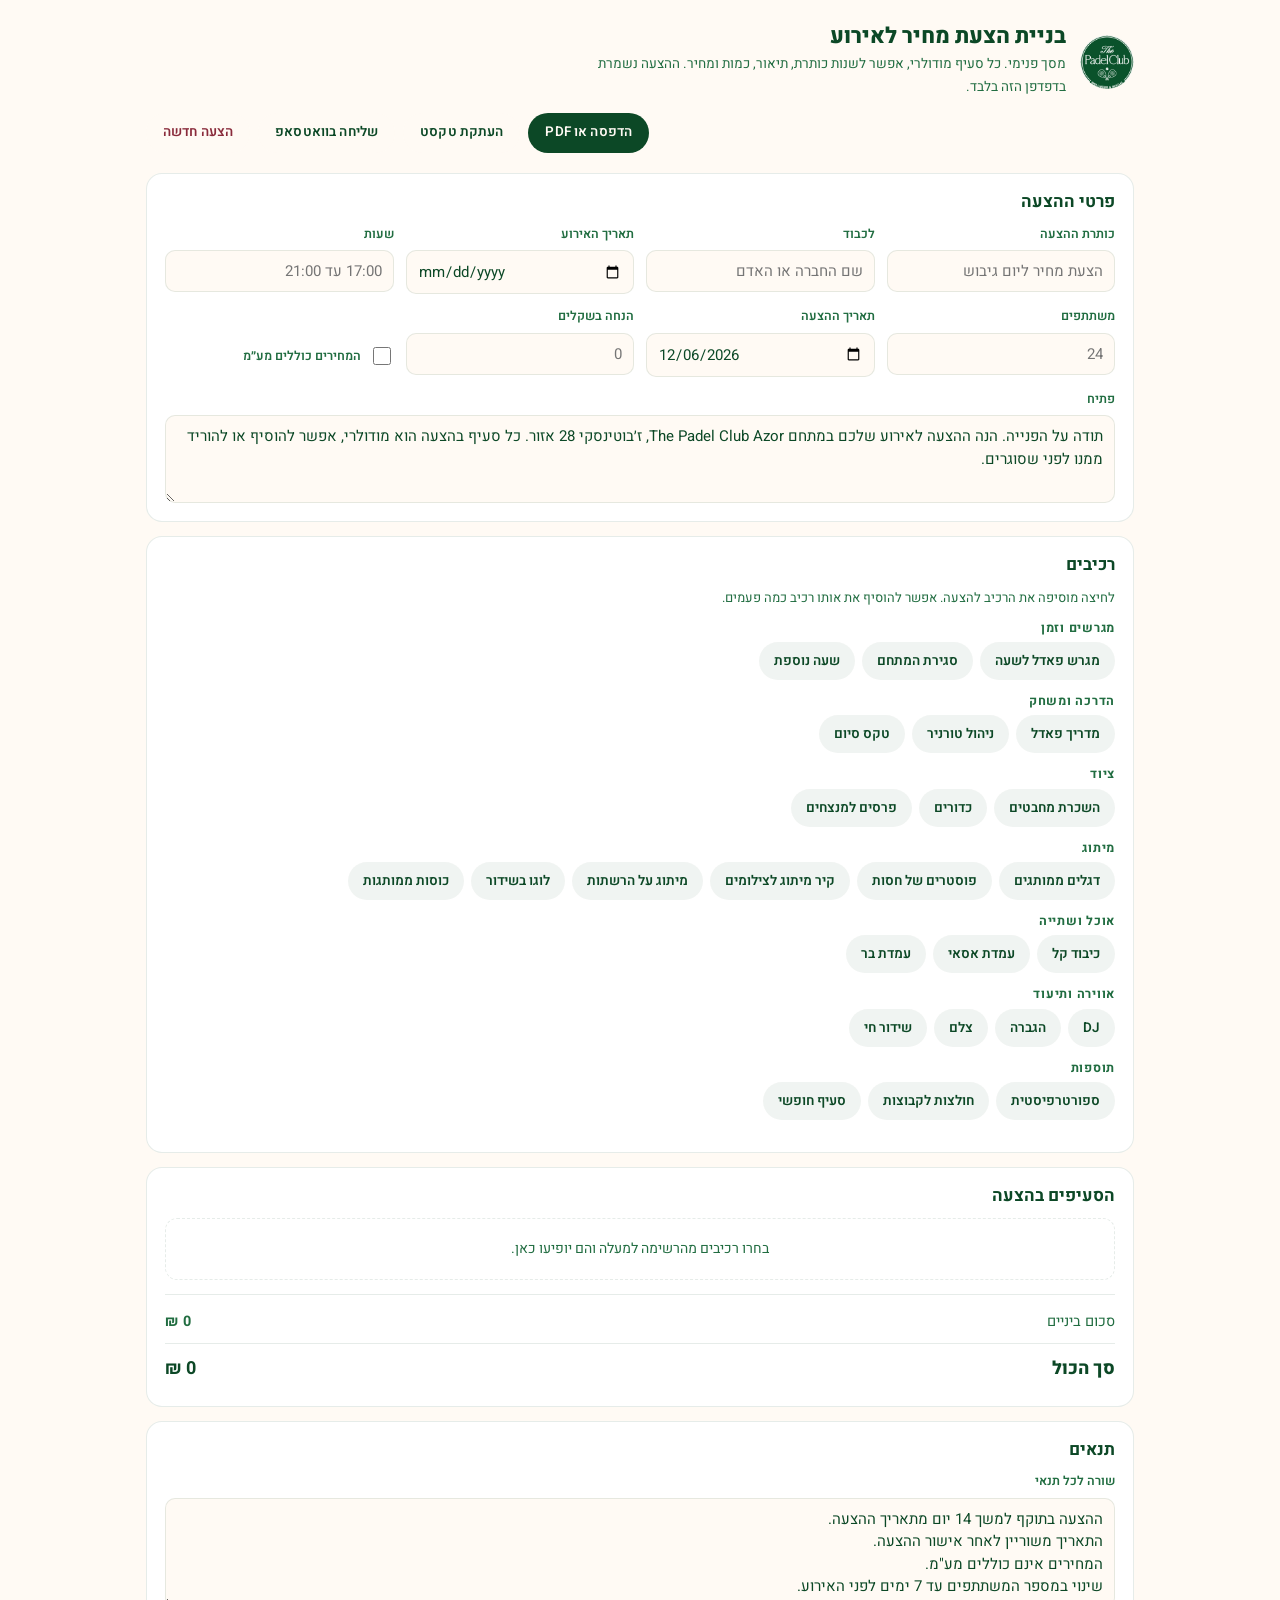
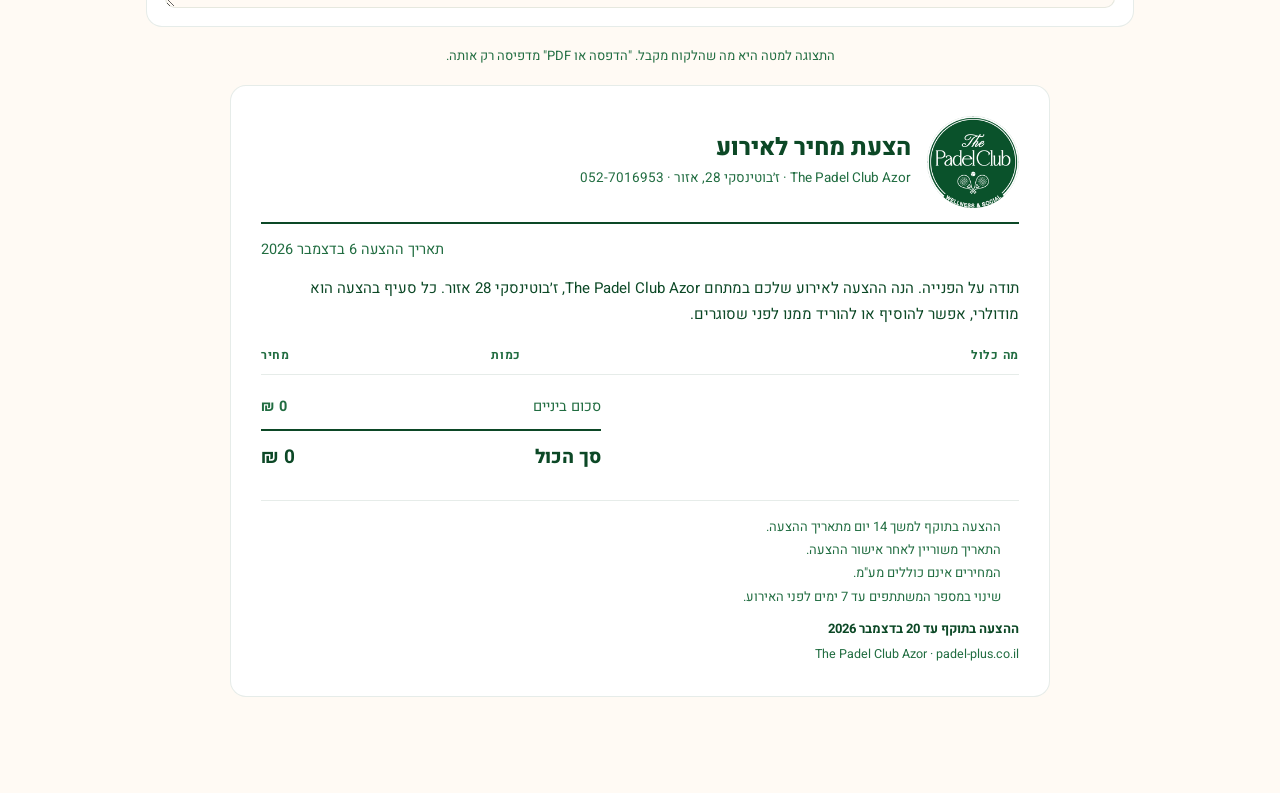
==== quote/index.html @ 000badcc "A modular quote builder for venue hire Snir, 8.11.2026: the club gets many requests to rent the venu" ====
<!doctype html>
<html lang="he" dir="rtl">
<head>
<meta charset="utf-8">
<meta name="viewport" content="width=device-width, initial-scale=1">
<meta name="robots" content="noindex, nofollow">
<title>בניית הצעת מחיר לאירוע | The Padel Club Azor</title>
<meta name="theme-color" content="#0C4826">
<link rel="icon" href="../assets/brand/logo-160.png" type="image/png">
<link rel="preconnect" href="https://fonts.googleapis.com">
<link rel="preconnect" href="https://fonts.gstatic.com" crossorigin>
<link rel="stylesheet" href="https://fonts.googleapis.com/css2?family=Heebo:wght@400;500;700;800&family=Inter:wght@500;600;800&display=swap">
<link rel="stylesheet" href="../assets/css/style.css?v=20261108-quote">
</head>
<body class="page-quote">

<!-- the builder, screen only -->
<div class="qb">
  <header class="qb-top">
    <img class="qb-logo" src="../assets/brand/logo-160.png" srcset="../assets/brand/logo-160.png 1x, ../assets/brand/logo-320.png 2x" width="54" height="54" alt="The Padel Club">
    <div>
      <h1>בניית הצעת מחיר לאירוע</h1>
      <p>מסך פנימי. כל סעיף מודולרי, אפשר לשנות כותרת, תיאור, כמות ומחיר. ההצעה נשמרת בדפדפן הזה בלבד.</p>
    </div>
    <div class="qb-actions">
      <button class="btn btn-primary" id="qb-print" type="button">הדפסה או PDF</button>
      <button class="btn btn-light" id="qb-copy" type="button">העתקת טקסט</button>
      <button class="btn btn-light" id="qb-whatsapp" type="button">שליחה בוואטסאפ</button>
      <button class="btn btn-light qb-clear" id="qb-clear" type="button">הצעה חדשה</button>
    </div>
  </header>

  <section class="qb-card">
    <h2>פרטי ההצעה</h2>
    <div class="qb-grid">
      <label class="qb-field"><span>כותרת ההצעה</span><input id="qb-title" type="text" placeholder="הצעת מחיר ליום גיבוש"></label>
      <label class="qb-field"><span>לכבוד</span><input id="qb-client" type="text" placeholder="שם החברה או האדם"></label>
      <label class="qb-field"><span>תאריך האירוע</span><input id="qb-eventDate" type="date"></label>
      <label class="qb-field"><span>שעות</span><input id="qb-hours" type="text" placeholder="17:00 עד 21:00"></label>
      <label class="qb-field"><span>משתתפים</span><input id="qb-guests" type="number" min="0" placeholder="24"></label>
      <label class="qb-field"><span>תאריך ההצעה</span><input id="qb-quoteDate" type="date"></label>
      <label class="qb-field"><span>הנחה בשקלים</span><input id="qb-discount" type="number" min="0" placeholder="0"></label>
      <label class="qb-field qb-check"><input id="qb-withVat" type="checkbox"><span>המחירים כוללים מע״מ</span></label>
    </div>
    <label class="qb-field qb-wide"><span>פתיח</span><textarea id="qb-intro" rows="3"></textarea></label>
  </section>

  <section class="qb-card">
    <h2>רכיבים</h2>
    <p class="qb-hint">לחיצה מוסיפה את הרכיב להצעה. אפשר להוסיף את אותו רכיב כמה פעמים.</p>
    <div id="qb-catalogue"></div>
  </section>

  <section class="qb-card">
    <h2>הסעיפים בהצעה</h2>
    <div id="qb-lines"></div>
    <p class="qb-warn" id="qb-warn" hidden></p>
    <div class="qb-totals" id="qb-totals"></div>
  </section>

  <section class="qb-card">
    <h2>תנאים</h2>
    <label class="qb-field qb-wide"><span>שורה לכל תנאי</span><textarea id="qb-terms" rows="4"></textarea></label>
  </section>

  <p class="qb-note">התצוגה למטה היא מה שהלקוח מקבל. "הדפסה או PDF" מדפיסה רק אותה.</p>
</div>

<!-- what the client gets, this is what prints -->
<article class="qp" id="qp">
  <header class="qp-head">
    <img class="qp-logo" src="../assets/brand/logo-320.png" width="92" height="92" alt="The Padel Club Azor">
    <div class="qp-head-text">
      <h1 id="qp-title">הצעת מחיר לאירוע</h1>
      <p class="qp-venue">The Padel Club Azor · ז׳בוטינסקי 28, אזור · <bdi dir="ltr">052-7016953</bdi></p>
    </div>
  </header>

  <div class="qp-meta">
    <p id="qp-client"></p>
    <p id="qp-facts"></p>
    <p id="qp-date"></p>
  </div>

  <p class="qp-intro" id="qp-intro"></p>

  <table class="qp-table">
    <thead>
      <tr><th>מה כלול</th><th>כמות</th><th>מחיר</th></tr>
    </thead>
    <tbody id="qp-lines"></tbody>
  </table>

  <div class="qp-sums" id="qp-sums"></div>

  <footer class="qp-foot">
    <ul id="qp-terms"></ul>
    <p class="qp-validity" id="qp-validity"></p>
    <p class="qp-sign">The Padel Club Azor · padel-plus.co.il</p>
  </footer>
</article>

<script>window.PADEL_BASE = "../";</script>
<script src="../assets/js/quote.js?v=20261108-quote" defer></script>
</body>
</html>
---- assets/css/style.css ----
/* The Padel Club Azor, mobile first.
   Tokens: handoff/08_dev/design-tokens.json. Layout: handoff/01_reference/approved_mockup_desktop_mobile.png
   Breakpoints: 768 (tablet) / 1024 (desktop) / 1440 (container max).
   Visual finish: premium sports-lifestyle, editorial. Content-driven heights, hairline dividers,
   one type scale, one spacing rhythm (section 48 to 80px, inner 16 to 28px). */

:root {
  /* brand palette, from the club's identity sheet (Snir, 17.9.2026). Every UI colour is one of these five;
     hairlines, shadows and quiet fills use the deep green with transparency. Photos, video, banners and the
     hero's dark legibility overlay are not recoloured. */
  --cream: #FFFAF4;       /* page surfaces, light text on green */
  --green: #0C4826;       /* deep green: headings, text, buttons, footer */
  --green-2: #216D41;     /* green: secondary text, hover */
  --blush: #FFDFE5;       /* light pink */
  --mauve: #E1A6C2;       /* pink: accents (tournament level badge) */
  --white: #FFFFFF;       /* product cards */
  --ink: var(--green);
  --ink-soft: var(--green);
  --muted: var(--green-2);
  --hairline: rgba(12, 72, 38, .10);
  --tint: rgba(12, 72, 38, .06);   /* quiet fill on cream */

  --radius-sm: 8px;
  --radius-md: 12px;
  --radius-lg: 18px;
  --radius-pill: 999px;
  --r-card: 14px;         /* product cards */
  --r-btn: var(--radius-pill);
  --r-img: 16px;          /* editorial photos */
  --r-panel: var(--radius-lg);

  --gutter: 16px;
  --container: 1440px;
  --pad-x: max(var(--gutter), calc((100% - var(--container)) / 2)); /* centred content without wrappers */
  --header-h: 104px;      /* phones: 10px of air above and below the 84px logo (Snir, 19.9); 88px from 768px */

  --font-he: "Heebo", Arial, sans-serif;
  --font-latin: "Inter", Arial, sans-serif;
  --font-display: "Bodoni Moda", "Times New Roman", serif; /* the closest match to the logo wordmark, hero only */

  --ease: cubic-bezier(.2, .7, .2, 1);
  color-scheme: light;
}
@media (min-width: 768px) { :root { --gutter: 32px; --header-h: 88px; } }
@media (min-width: 1280px) { :root { --gutter: 56px; } }

/* ---------- base ---------- */
*, *::before, *::after { box-sizing: border-box; }
html { scroll-behavior: smooth; -webkit-text-size-adjust: 100%; }
body {
  margin: 0;
  background: var(--cream);
  color: var(--ink);
  font-family: var(--font-he);
  font-size: 17px;
  line-height: 1.7;
  direction: rtl;
  overflow-x: hidden;
  -webkit-font-smoothing: antialiased;
}
img, video { max-width: 100%; display: block; }
a { color: inherit; }
h1, h2, h3 { margin: 0; font-weight: 600; line-height: 1.15; text-wrap: balance; }
p { margin: 0; }
ul { margin: 0; padding: 0; list-style: none; }
address { font-style: normal; }
button { font: inherit; }
:focus-visible { outline: 3px solid var(--green); outline-offset: 3px; }
.on-dark :focus-visible, .on-dark:focus-visible { outline-color: var(--cream); }

.sr-only {
  position: absolute; width: 1px; height: 1px; padding: 0; margin: -1px;
  overflow: hidden; clip: rect(0 0 0 0); white-space: nowrap; border: 0;
}
.skip-link {
  position: absolute; top: -100px; inset-inline-start: 16px; z-index: 100;
  background: var(--green); color: var(--cream); padding: 10px 18px; border-radius: var(--r-btn);
  text-decoration: none; font-weight: 600;
}
.skip-link:focus { top: 12px; }

/* ---------- buttons ---------- */
.btn {
  display: inline-flex; align-items: center; justify-content: center;
  min-height: 48px; padding: 0 28px;
  border-radius: var(--r-btn); border: 1px solid transparent;
  font-weight: 600; font-size: 15px; line-height: 1; letter-spacing: .01em; text-decoration: none;
  cursor: pointer; white-space: nowrap;
  transition: background-color .25s var(--ease), color .25s var(--ease), border-color .25s var(--ease), transform .25s var(--ease), box-shadow .25s var(--ease);
}
.btn-primary { background: var(--green); color: var(--cream); }
.btn-primary:hover { background: var(--green-2); }
.btn-light { background: var(--cream); color: var(--ink); }
.btn-light:hover { background: var(--blush); }
.btn-outline { background: transparent; color: var(--cream); border-color: rgba(255, 250, 244, .7); }
.btn-outline:hover { background: rgba(255, 250, 244, .12); border-color: var(--cream); }
.btn-block { width: 100%; }
.btn-ghost-green { background: transparent; color: var(--green); border: 1.5px solid var(--green); }
.btn-ghost-green:hover { background: var(--green); color: var(--cream); }

/* ---------- typography helpers ---------- */
.section-title { font-size: 30px; line-height: 1.2; font-weight: 500; color: var(--green); margin: 0 0 18px; }
.body { font-size: 17px; line-height: 1.7; color: var(--ink-soft); max-width: 36em; }
.split-copy .body { margin-bottom: 0; }
.split-copy .body + .body { margin-top: 14px; }
.split-copy .body:last-of-type { margin-bottom: 28px; }
.latin { font-family: var(--font-latin); direction: ltr; unicode-bidi: isolate; }
.body .latin { white-space: nowrap; } /* brand names stay on one line inside Hebrew paragraphs */

/* ---------- header ---------- */
.site-header {
  position: fixed; top: 0; inset-inline: 0; z-index: 50;
  height: var(--header-h); color: var(--cream);
  transition: background-color .25s var(--ease), color .25s var(--ease), box-shadow .25s var(--ease);
}
.site-header.is-solid, .site-header.is-open {
  background: rgba(255, 250, 244, .96); color: var(--ink); box-shadow: 0 1px 0 var(--hairline);
  backdrop-filter: blur(8px); -webkit-backdrop-filter: blur(8px);
}
.header-inner {
  height: 100%; padding-inline: var(--pad-x);
  display: flex; align-items: center; justify-content: space-between; gap: 16px;
}
.brand { display: block; border-radius: 50%; }
.brand img { width: 76px; height: 76px; }
@media (max-width: 767px) { .brand img { width: 84px; height: 84px; } } /* phones: a little larger (Snir, 19.9) */
.menu-btn {
  width: 44px; height: 44px; padding: 0; border: 0; border-radius: 50%;
  background: transparent; color: inherit; cursor: pointer;
  display: grid; place-items: center;
}
.menu-btn svg { width: 28px; height: 28px; }
.menu-btn .icon-close { display: none; }
.site-header.is-open .menu-btn .icon-menu { display: none; }
.site-header.is-open .menu-btn .icon-close { display: block; }
.header-cta { display: none; gap: 8px; }
.header-cta-icon { flex: 0 0 auto; width: 19px; height: 19px; }
/* phones and tablets: the booking pill in our pink between the logo and the menu button (Snir, 17.9.2026) */
@media (max-width: 1023px) {
  .header-cta { display: inline-flex; min-height: 42px; padding: 0 18px; font-size: 14px; background: var(--mauve); color: var(--green); }
  .header-cta:hover { background: var(--blush); }
}

/* mobile drawer */
.site-nav {
  position: fixed; top: var(--header-h); inset-inline: 0; bottom: 0;
  background: var(--cream); color: var(--ink); padding: 24px var(--gutter) 40px;
  overflow: auto; display: none;
}
.site-header.is-open .site-nav { display: block; }
.nav-cta { width: 100%; margin-bottom: 16px; }
.site-nav li a {
  display: block; padding: 15px 0; min-height: 44px;
  font-size: 20px; font-weight: 500; color: var(--green);
  text-decoration: none; border-bottom: 1px solid var(--hairline);
}
.site-nav li a[aria-current] { color: var(--green-2); font-weight: 600; }
body.nav-open { overflow: hidden; }

@media (min-width: 1024px) {
  /* approved mockup: logo at the left edge, CTA at the right, menu between (בית nearest the CTA) */
  .header-inner { flex-direction: row-reverse; }
  .brand img { width: 78px; height: 78px; }
  .menu-btn { display: none; }
  .site-nav {
    position: static; inset: auto; padding: 0; background: transparent; color: inherit;
    display: block; overflow: visible; margin-inline: auto;
  }
  .nav-cta { display: none; }
  .site-nav ul { display: flex; gap: 32px; }
  .site-nav li a {
    padding: 8px 0; min-height: 0; font-size: 15px; font-weight: 500; color: inherit;
    border-bottom: 1px solid transparent; transition: border-color .25s var(--ease);
  }
  .site-nav li a:hover { border-bottom-color: currentColor; }
  .site-nav li a[aria-current] { color: inherit; font-weight: 500; border-bottom-color: currentColor; }
  .header-cta { display: inline-flex; }
  .site-header.is-solid .header-cta { background: var(--green); color: var(--cream); }
  .site-header.is-solid .header-cta:hover { background: var(--green-2); }
}

/* ---------- hero ---------- */
.hero {
  position: relative; overflow: hidden; background: var(--green);
  min-height: 520px; height: min(80svh, 720px); /* the one section that needs a height: it holds the video */
  display: flex; align-items: flex-end;
}
.hero-poster, .hero-poster img, .hero-media { position: absolute; inset: 0; width: 100%; height: 100%; object-fit: cover; object-position: 50% 45%; }
.hero-poster { margin: 0; }
.hero-poster img { background: var(--green); }
/* the hero never moves: no transform, no parallax, no scale. Only the poster to video opacity handoff */
/* the real-photo poster is always painted; the video fades over it only once it is actually playing */
.hero-media { opacity: 0; transition: opacity .6s var(--ease); }
.hero.is-playing .hero-media { opacity: 1; }
/* phone overlay: light at the top, firmer under the copy; the venue stays visible */
.hero-overlay {
  position: absolute; inset: 0;
  background: linear-gradient(180deg, rgba(6, 30, 16, .22) 0%, rgba(6, 30, 16, .04) 32%, rgba(6, 30, 16, .34) 62%, rgba(6, 30, 16, .66) 100%);
}
@media (min-width: 768px) {
  /* tablets: the reel still fills the screen, the copy sits on the right over a soft gradient */
  .hero-poster img, .hero-media { object-position: 50% 50%; }
  .hero-overlay {
    background:
      linear-gradient(270deg, rgba(6, 30, 16, .50) 0%, rgba(6, 30, 16, .22) 38%, rgba(6, 30, 16, .04) 70%),
      linear-gradient(180deg, rgba(6, 30, 16, .14) 0%, rgba(6, 30, 16, 0) 30%, rgba(6, 30, 16, .38) 100%);
  }
}
@media (min-width: 1024px) {
  /* desktop: the 576px wide reel cannot fill the screen, so the hero splits. The reel keeps the left half at
     almost its own size, the right half is the brand green with the copy on it (Snir, 4.10.2026). */
  .hero { align-items: center; background: var(--green); }
  .hero-poster { inset: 0 0 0 auto; width: 52%; }
  .hero-poster img { width: 100%; height: 100%; object-position: 50% 50%; }
  .hero-media { inset: 0 0 0 auto; width: 52%; height: 100%; object-fit: cover; object-position: 50% 50%; }
  .hero-overlay {
    inset: 0 0 0 auto; width: 52%;
    background: linear-gradient(180deg, rgba(6, 30, 16, .18) 0%, rgba(6, 30, 16, 0) 35%, rgba(6, 30, 16, .28) 100%);
  }
}
.hero-copy {
  position: relative; z-index: 1; width: 100%; color: var(--cream);
  padding: 0 var(--pad-x) 40px;
}
.hero-title { margin: 0 0 14px; text-align: right; }
/* phones and tablets: the English line is set in the logo's own serif (Snir, 5.10.2026), the Hebrew stays Heebo */
.hero-title-en {
  display: block; font-family: var(--font-display); font-optical-sizing: auto; font-weight: 600;
  font-size: clamp(38px, 10.5vw, 56px); line-height: 1.04; letter-spacing: .005em;
  text-shadow: 0 1px 18px rgba(6, 30, 16, .35);
}
.hero-logo { display: none; }
.hero-title-he { display: block; margin-top: 8px; font-size: clamp(20px, 5.4vw, 28px); font-weight: 500; line-height: 1.1; }
.hero-sub { font-size: 17px; line-height: 1.45; font-weight: 400; margin: 0 0 20px; text-align: right; }
/* phones: the two buttons share one row, so the copy covers as little of the courts as possible */
.hero-actions { display: grid; grid-template-columns: 1fr 1fr; gap: 10px; }
.hero-actions .btn { padding: 0 12px; }
.hero .btn-primary { border-color: rgba(255, 250, 244, .35); }

@media (min-width: 768px) {
  .hero { height: 720px; }
  .hero-copy { padding-bottom: 64px; }
  .hero-title { margin-bottom: 18px; }
  .hero-title-en { font-size: clamp(52px, 6vw, 88px); }
  .hero-title-he { margin-top: 10px; font-size: clamp(24px, 2.4vw, 34px); }
  .hero-sub { font-size: 21px; margin-bottom: 30px; }
  .hero-actions { display: flex; flex-wrap: wrap; gap: 14px; }
  .hero-actions .btn { padding: 0 28px; }
}
@media (min-width: 1024px) {
  /* the copy sits on the green half, centred in it, and the club's logo stands in for the written title
     (Snir, 5.10.2026). The title text stays in the DOM for search engines and screen readers. */
  .hero-copy { padding: 0 54% 0 var(--pad-x); } /* the copy keeps the green half, the reel keeps the other */
  .hero-copy-inner { max-width: 620px; margin-inline: auto; text-align: center; }
  .hero-title { margin-bottom: 22px; text-align: center; }
  .hero-logo { display: block; width: clamp(210px, 20vw, 300px); height: auto; margin: 0 auto; }
  .hero-title-en, .hero-title-he {
    position: absolute; width: 1px; height: 1px; margin: -1px; padding: 0;
    overflow: hidden; clip-path: inset(50%); white-space: nowrap;
  }
  .hero-sub { text-align: center; }
  .hero-actions { justify-content: center; }
}

/* ---------- events banner (Snir, 5.10.2026) ----------
   Sits right under the first section. Rendered with the tournaments section from data/tournaments.json;
   assets/js/tournaments.js re-reads the date on load, so an old build never announces a finished tournament. */
.events-banner { margin: 14px 12px 0; }
.events-banner-link {
  display: flex; flex-wrap: wrap; align-items: center; gap: 10px 12px;
  padding: 14px; border-radius: 16px; background: var(--blush); color: var(--green); text-decoration: none;
  transition: background-color .25s var(--ease), box-shadow .25s var(--ease);
}
.events-banner-link:hover { background: var(--mauve); }
.events-banner-icon { flex: 0 0 auto; display: grid; place-items: center; width: 40px; height: 40px; border-radius: 50%; background: var(--white); }
.events-banner-glyph { width: 21px; height: 21px; }
.events-banner-copy { flex: 1 1 auto; min-width: 0; display: flex; flex-direction: column; gap: 3px; text-align: right; }
.events-banner-label { font-size: 11px; font-weight: 600; letter-spacing: .06em; color: var(--green-2); }
.events-banner-title { font-size: 16px; font-weight: 700; line-height: 1.2; }
.events-banner-time { flex: 0 0 auto; font-size: 13.5px; font-weight: 600; color: var(--green-2); white-space: nowrap; }
.events-banner-cta {
  flex: 1 0 100%; display: inline-flex; align-items: center; justify-content: center;
  min-height: 40px; padding: 0 18px; border-radius: var(--r-btn);
  background: var(--green); color: var(--cream); font-size: 13.5px; font-weight: 600; white-space: nowrap;
}
.events-banner-link:hover .events-banner-cta { background: var(--green-2); }
@media (min-width: 768px) {
  .events-banner { margin: 22px var(--pad-x) 0; }
  .events-banner-link { gap: 16px; padding: 16px 18px; border-radius: 18px; }
  .events-banner-copy { flex: 0 1 auto; }
  .events-banner-title { font-size: 18px; }
  .events-banner-time { margin-inline-start: auto; font-size: 15px; }
  .events-banner-cta { flex: 0 0 auto; min-height: 44px; font-size: 14.5px; }
}
@media (min-width: 1024px) {
  .events-banner { max-width: 1400px; margin-inline: auto; padding-inline: calc(var(--pad-x) + 24px); }
  .events-banner-title { font-size: 20px; }
}

/* ---------- booking card (Snir's mock, 17.9.2026) ----------
   Cream card, green headline, quiet venue line with centred dots, a hairline divider, green pill CTA.
   Sits half over the hero's bottom edge, docks to the bottom of the screen while scrolling,
   releases when the footer arrives. The slot keeps the space so nothing jumps. */
main { background: var(--cream); } /* the strip beside the card matches About, so nothing reads as a band */
.book-card-slot { position: relative; z-index: 2; margin: -24px 12px 0; }
.book-card {
  min-height: 78px; padding: 12px 16px 12px 12px;
  background: var(--cream); border-radius: 18px;
  box-shadow: 0 16px 36px -22px rgba(12, 72, 38, .34), 0 0 0 1px rgba(12, 72, 38, .06);
  display: flex; align-items: center; gap: 0;
  transition: box-shadow .3s var(--ease), opacity .25s var(--ease), transform .25s var(--ease);
}
.book-card-text { min-width: 0; flex: 1 1 auto; text-align: right; }
.book-card-title { font-size: clamp(13.5px, 3.85vw, 15px); font-weight: 700; line-height: 1.25; color: var(--green); margin: 0; white-space: nowrap; }
.book-card-hl { display: flex; flex-wrap: wrap; align-items: baseline; margin: 4px 0 0; padding: 0; list-style: none;
  font-size: 11px; font-weight: 400; line-height: 1.5; color: var(--green-2); }
.book-card-hl li { white-space: nowrap; }
.book-card-hl li + li::before { content: "·"; margin-inline: 6px; color: rgba(12, 72, 38, .4); font-weight: 700; }
/* the four highlights break two and two: an empty item takes the line break, so a separator never starts a line */
.book-card-hl-break { flex-basis: 100%; height: 0; }
.book-card-hl .book-card-hl-break::before, .book-card-hl .book-card-hl-break + li::before { content: none; }
.book-card-rule { flex: 0 0 1px; align-self: center; width: 1px; height: 44px; margin-inline: 12px 10px; background: rgba(12, 72, 38, .14); }
.book-card-cta { flex: 0 0 auto; min-height: 42px; height: 42px; padding: 0 18px; font-size: 13.5px; font-weight: 600; background: var(--green); color: var(--cream); }
.book-card-cta:hover { background: var(--green-2); }
/* phones (Snir, 18.9.2026): the hero video fills the whole screen and the card sits on its bottom edge, over the video.
   No button in the card (the hero has one): the headline and the venue line fill the card, centred. */
@media (max-width: 767px) {
  :root { --book-card-h: 104px; }  /* two lines of highlights */
  .hero { height: 100vh; height: 100svh; min-height: 560px; }
  .hero-copy { padding-bottom: calc(var(--book-card-h) + 40px); }
  .book-card-slot { margin-top: calc(-1 * (var(--book-card-h) + 12px)); }
  .book-card { display: block; min-height: var(--book-card-h); padding: 15px 12px 14px; text-align: center; }
  .book-card-text { text-align: center; }
  .book-card-title { font-size: clamp(19px, 6vw, 24px); line-height: 1.2; text-align: center; }
  .book-card-hl { justify-content: center; margin: 7px 0 0; font-size: clamp(11.5px, 3.3vw, 13.5px); font-weight: 500; line-height: 1.5; color: var(--green); }
  .book-card-hl li + li::before { margin-inline: 7px; color: var(--green); opacity: .55; }
  .book-card-rule, .book-card-cta { display: none; }
}
@media (max-width: 339px) {
  /* narrowest phones: one highlight to a line, never a separator at a line start */
  :root { --book-card-h: 150px; }
  .book-card-hl li { flex-basis: 100%; }
  .book-card-hl li + li::before { content: none; }
  .book-card-hl-break { display: none; }
}

/* docked: pinned to the bottom of the screen */
.book-card-slot.is-docked .book-card {
  position: fixed; inset-inline: 12px; bottom: 12px; z-index: 40;
  box-shadow: 0 16px 40px -18px rgba(12, 72, 38, .42), 0 0 0 1px rgba(12, 72, 38, .07);
  animation: dock-in .28s var(--ease);
}
@keyframes dock-in { from { opacity: 0; } to { opacity: 1; } }
.book-card-slot.is-hidden .book-card { opacity: 0; transform: translateY(12px); pointer-events: none; }

@media (min-width: 768px) {
  /* mock proportions: card about 6.6 times as wide as it is tall, about half of it over the hero */
  .book-card-slot { width: min(740px, calc(100% - 64px)); margin: -52px auto 0; }
  .book-card { min-height: 112px; padding: 16px 36px 16px 30px; border-radius: 24px; }
  .book-card-title { font-size: 22px; line-height: 1.2; }
  /* from here the four fit on one line, so the break comes out and every separator comes back */
  .book-card-hl { font-size: 13.5px; margin-top: 6px; flex-wrap: nowrap; }
  .book-card-hl li + li::before { margin-inline: 10px; }
  .book-card-hl-break { display: none; }
  .book-card-hl .book-card-hl-break + li::before { content: "·"; }
  .book-card-rule { height: 52px; margin-inline: 24px 20px; }
  .book-card-cta { min-height: 50px; height: 50px; padding: 0 32px; font-size: 17px; }
  .book-card-slot.is-docked .book-card { inset-inline: auto; width: min(740px, calc(100vw - 64px)); left: 50%; transform: translateX(-50%); bottom: 20px; }
  .book-card-slot.is-docked.is-hidden .book-card { transform: translateX(-50%) translateY(12px); }
}
@media (min-width: 1024px) {
  .book-card { padding: 16px 36px 16px 30px; }
  .book-card-title { font-size: 26px; }
  .book-card-hl { font-size: 15.5px; margin-top: 8px; }
  .book-card-hl li + li::before { margin-inline: 12px; }
  .book-card-rule { height: 56px; margin-inline: 30px 26px; }
  .book-card-cta { min-height: 56px; height: 56px; padding: 0 44px; font-size: 20px; }
}

/* ---------- split sections (about / community / visit) ---------- */
.split { display: grid; grid-template-columns: 1fr; background: var(--cream); padding: 0 var(--pad-x); }
.split-media { margin: 0; }
.split-media img { width: 100%; height: auto; aspect-ratio: 4 / 3; object-fit: cover; border-radius: var(--r-img); }
.split-copy { padding: 28px 0 44px; text-align: right; }
.split-about { padding-top: 28px; }


@media (min-width: 1024px) {
  .split { direction: ltr; gap: clamp(32px, 4vw, 56px); align-items: center; padding: 72px var(--pad-x); } /* DOM order = visual left-to-right order */
  .split > * { direction: rtl; }
  .split-media img { aspect-ratio: auto; }
  .split-copy { padding: 0; display: flex; flex-direction: column; justify-content: center; }
  .split-copy .body { margin-bottom: 0; }
  .split-copy .body:last-of-type { margin-bottom: 32px; }
  .split-copy .btn { align-self: flex-start; }

  .split-about { grid-template-columns: minmax(0, 7fr) minmax(0, 5fr); padding: 36px var(--pad-x) 64px; align-items: center; }
  .split-about .split-copy { text-align: right; justify-content: center; }
  .split-about .section-title { font-weight: 700; margin-bottom: 18px; }
  .split-about .body { max-width: 34em; }



  .section-title { font-size: 44px; margin-bottom: 22px; }
  .body { font-size: 18px; line-height: 1.75; }
}
/* in a left-aligned Hebrew block the CTA hugs the left edge (mockup); flex-start in RTL is the right, so flip it */
@media (min-width: 1024px) {
  .split-about .split-copy .btn { align-self: flex-start; } /* flex-start in RTL = the right edge, under the copy */
}

/* ---------- gallery ---------- */
.gallery { background: var(--cream); padding: 0 var(--pad-x) 48px; }
.gallery-grid { display: grid; grid-template-columns: 1fr 1fr; gap: 8px; }
.gallery-grid li:nth-child(3) { grid-column: 1 / -1; }
.gallery-grid img { width: 100%; height: auto; aspect-ratio: 1.25; object-fit: cover; object-position: 50% 50%; border-radius: var(--r-img); }
.gallery-grid li:nth-child(3) img { aspect-ratio: 2 / 1; object-position: 50% 12%; } /* wide phone crop: keep the heads in frame */
@media (min-width: 768px) {
  .gallery { padding: 0 var(--pad-x) 72px; }
  .gallery-grid { grid-template-columns: repeat(3, 1fr); gap: 20px; }
  .gallery-grid li:nth-child(3) { grid-column: auto; }
  .gallery-grid img, .gallery-grid li:nth-child(3) img { aspect-ratio: 4 / 3; object-position: 50% 50%; }
}

/* ---------- tournaments (Snir's DEV package, 17.9.2026: final-mockups 01 desktop / 02 mobile) ----------
   Top banner (artwork cut from the approved mockups), intro with the filter chips, three cards, community banner.
   Brand palette only. Phones and tablets: horizontal cards, photo on the left; desktop: three cards in a row.
   Chips and cards come from data/tournaments.json (tools/sync_tournaments.py), filtering in assets/js/tournaments.js. */
.tournaments-section { background: var(--cream); padding: 28px 12px 48px; scroll-margin-top: calc(var(--header-h) + 8px); } /* menu "אירועים" lands below the fixed header */
.tournaments-inner { max-width: 1400px; margin-inline: auto; }

.tournaments-banner-top { display: block; overflow: hidden; border-radius: 14px; background: var(--mauve); }
.tournaments-banner-top img { display: block; width: 100%; height: auto; }

.tournaments-top { margin: 30px 0 20px; }
.tournaments-header { text-align: center; } /* type = the About block (.section-title / .body), centred (Snir, 18.9.2026) */
.tournaments-intro { margin-inline: auto; }
.tournaments-cta { display: none; margin-top: 16px; min-height: 46px; padding: 0 26px; font-size: 15px; } /* phones: hidden (Snir) */

.tournaments-filters { display: none; justify-content: center; gap: 6px; margin-top: 18px; } /* phones: hidden (Snir), every card shows */
.tournaments-chip {
  flex: 1 1 0; min-width: 0; height: 40px; padding: 0 6px; border: 0; border-radius: var(--radius-pill);
  background: var(--tint); color: var(--green); font: 500 13px/1 var(--font-he); white-space: nowrap; cursor: pointer;
  transition: background-color .2s var(--ease), color .2s var(--ease);
}
.tournaments-chip:hover { background: rgba(12, 72, 38, .10); }
.tournaments-chip[aria-pressed="true"] { background: var(--green); color: var(--cream); }

.tournaments-grid { display: grid; gap: 12px; margin: 0; padding: 0; list-style: none; }
.tournaments-empty { padding: 32px 16px; text-align: center; font-size: 14px; color: var(--green-2); }
.tournament-card[hidden], .tournaments-empty[hidden] { display: none; }
.tournament-card {
  min-width: 0; overflow: hidden; background: var(--white); border: 1px solid var(--hairline); border-radius: 16px;
  box-shadow: 0 14px 32px -28px rgba(12, 72, 38, .5);
}
.tournament-card article { display: grid; grid-template-columns: minmax(0, 1fr) minmax(0, 1fr); grid-template-areas: "body media"; height: 100%; }
.tournament-media { grid-area: media; position: relative; min-height: 190px; }
.tournament-media img { position: absolute; inset: 0; width: 100%; height: 100%; object-fit: cover; object-position: var(--pos-phone, 50% 50%); }
/* date badge: top right corner of the photo, as in both mockups */
.tournament-date {
  position: absolute; top: 10px; right: 10px; margin: 0; min-width: 62px; padding: 7px 10px 6px;
  border-radius: 10px; background: var(--green); color: var(--cream); text-align: center; line-height: 1;
  box-shadow: 0 0 0 1px rgba(255, 250, 244, .6), 0 6px 14px -8px rgba(12, 72, 38, .6);
}
.tournament-date time { display: block; }
.tournament-date b { display: block; font-family: var(--font-latin); font-size: 19px; font-weight: 600; letter-spacing: -.01em; }
.tournament-date span { display: block; margin-top: 4px; font-family: var(--font-latin); font-size: 10px; font-weight: 500; opacity: .85; }

/* a tournament that has passed: a quiet flag on the photo, and its button says so (assets/js/tournaments.js) */
.tournament-past {
  position: absolute; top: 10px; left: 10px; z-index: 1; margin: 0; padding: 5px 11px; border-radius: var(--radius-pill);
  background: rgba(12, 72, 38, .88); color: var(--cream); font-size: 11.5px; font-weight: 600; line-height: 1;
}
.tournament-card.is-past .tournament-media img { filter: saturate(.75); }
.tournament-card.is-past .tournament-cta { background: rgba(12, 72, 38, .45); }
.tournament-card.is-past .tournament-cta:hover { background: rgba(12, 72, 38, .45); }
/* the one finished tournament that has photos keeps a live button (Snir, 14.10.2026) */
.tournament-card.is-past .tournament-cta-photos { background: var(--green); cursor: pointer; }
.tournament-card.is-past .tournament-cta-photos:hover { background: var(--green-2); }
.tournament-body { grid-area: body; min-width: 0; display: flex; flex-direction: column; gap: 10px; padding: 12px; text-align: right; }
/* the level pill sits on the photo, bottom left, opposite the date badge (Snir, 18.9.2026) */
.tournament-head { display: block; }
.tournament-title { font-size: 17px; line-height: 1.25; font-weight: 600; color: var(--green); margin: 0; }
.tournament-level {
  position: absolute; bottom: 10px; left: 10px; z-index: 1; display: inline-flex; align-items: center; gap: 7px; margin: 0;
  padding-block: 3px; padding-inline: 11px 3px; border-radius: var(--radius-pill);
  background: var(--blush); color: var(--green); font-size: 12px; font-weight: 600; line-height: 1; white-space: nowrap;
  box-shadow: 0 6px 14px -8px rgba(12, 72, 38, .55);
}
.tournament-level-letter {
  display: grid; place-items: center; width: 22px; height: 22px; border-radius: 50%;
  background: var(--mauve); color: var(--green); font-family: var(--font-latin); font-size: 11.5px; font-weight: 600;
}
.tournament-details { display: grid; align-content: start; gap: 6px; margin: 0; padding: 0; list-style: none; font-size: 13px; line-height: 1.35; color: var(--green); }
.tournament-details li { display: flex; align-items: center; gap: 7px; }
.tournament-icon { flex: 0 0 auto; width: 18px; height: 18px; color: var(--green); }
.tournament-cta { margin-top: auto; width: 100%; min-height: 40px; height: 40px; padding: 0 10px; font-size: 13.5px; background: var(--green); color: var(--cream); }
.tournament-cta:hover { background: var(--green-2); }

/* community banner: photo on the left cut on a diagonal, light pink panel with the copy on the right */
.tournaments-banner-bottom {
  position: relative; overflow: hidden; margin-top: 32px; min-height: 190px; border-radius: 14px; background: var(--blush);
  display: flex; flex-direction: column; justify-content: center; align-items: flex-start; gap: 12px;
  padding-block: 18px; padding-inline: 16px 47%;
}
.tournaments-banner-media { position: absolute; inset-block: 0; left: 0; width: 44%; clip-path: polygon(0 0, 78% 0, 100% 100%, 0 100%); }
.tournaments-banner-media img { width: 100%; height: 100%; object-fit: cover; object-position: 61% 50%; }
.tournaments-banner-media::after { content: ""; position: absolute; inset: 0; background: linear-gradient(90deg, rgba(12, 72, 38, .55) 0%, rgba(12, 72, 38, 0) 70%); }
.tournaments-banner-tagline {
  position: absolute; z-index: 1; bottom: 14px; left: 12px; margin: 0; /* phones: under the ball, clear of it */
  font-family: var(--font-latin); font-size: 10px; font-weight: 500; line-height: 1.55; letter-spacing: .16em;
  color: var(--cream); text-align: left; text-shadow: 0 1px 8px rgba(12, 72, 38, .6);
}
.tournaments-banner-copy { position: relative; z-index: 1; text-align: right; }
.tournaments-banner-title { font-size: 18px; line-height: 1.25; font-weight: 700; color: var(--green); margin: 0; }
.tournaments-banner-sub { margin: 4px 0 0; font-size: 12.5px; line-height: 1.5; color: var(--green-2); }
.tournaments-banner-cta {
  position: relative; z-index: 1; min-height: 40px; height: 40px; padding: 0 18px; font-size: 13.5px;
  background: transparent; color: var(--green); border: 1.5px solid var(--green);
}
.tournaments-banner-cta:hover { background: var(--green); color: var(--cream); }

@media (min-width: 768px) {
  .tournaments-section { padding: 36px var(--pad-x) 64px; }
  .tournaments-cta { display: inline-flex; }
  .tournaments-filters { display: flex; }
  .tournaments-banner-top { border-radius: 16px; }
  .tournaments-top { margin: 40px 0 24px; }
  .tournaments-filters { gap: 10px; }
  .tournaments-chip { flex: 0 0 auto; padding: 0 22px; font-size: 14px; }
  .tournaments-grid { gap: 16px; }
  .tournament-card article { grid-template-columns: minmax(0, 1.1fr) minmax(0, 1fr); }
  .tournament-media { min-height: 250px; }
  .tournament-date { top: 14px; right: 14px; min-width: 72px; padding: 8px 12px 7px; border-radius: 12px; }
  .tournament-date b { font-size: 22px; }
  .tournament-date span { font-size: 11px; }
  .tournament-body { gap: 12px; padding: 20px 22px; }
  .tournament-title { font-size: 22px; }
  .tournament-level { bottom: 14px; left: 14px; font-size: 13px; }
  .tournament-level-letter { width: 24px; height: 24px; font-size: 12px; }
  .tournament-details { gap: 8px; font-size: 15px; }
  .tournament-icon { width: 20px; height: 20px; }
  .tournament-cta { min-height: 46px; height: 46px; font-size: 15px; }

  .tournaments-banner-bottom { margin-top: 40px; min-height: 200px; border-radius: 16px; gap: 16px; padding-block: 24px; padding-inline: 32px 48%; }
  .tournaments-banner-media { width: 54%; clip-path: polygon(0 0, 82% 0, 100% 100%, 0 100%); }
  .tournaments-banner-media img { object-position: 50% 50%; }
  .tournaments-banner-tagline { top: 50%; bottom: auto; left: 28px; transform: translateY(-50%); font-size: 14px; }
  .tournaments-banner-title { font-size: 24px; }
  .tournaments-banner-sub { font-size: 15px; }
  .tournaments-banner-cta { min-height: 44px; height: 44px; padding: 0 26px; font-size: 14.5px; }
}
@media (min-width: 1024px) {
  .tournaments-section { padding: 40px var(--pad-x) 16px; }
  /* intro on the right, chips on the left of the same band; content sits 24px inside the banners (desktop mockup) */
  .tournaments-top { margin: 48px 24px 32px; }
  .tournaments-title { font-weight: 700; margin-bottom: 18px; } /* as the About title on desktop */
  .tournaments-cta { margin-top: 22px; }
  .tournaments-filters { margin-top: 24px; }
  .tournaments-grid { grid-template-columns: repeat(3, minmax(0, 1fr)); gap: 20px; margin-inline: 24px; }
  .tournament-card article { grid-template-columns: minmax(0, 1fr); grid-template-rows: auto 1fr; grid-template-areas: "media" "body"; }
  .tournament-media { min-height: 0; aspect-ratio: 1.68; }
  .tournament-media img { object-position: var(--pos, 50% 50%); }
  .tournament-body { gap: 0; padding: 16px 18px 18px; }
  .tournament-head { padding-bottom: 14px; border-bottom: 1px solid var(--hairline); }
  .tournament-title { font-size: 21px; }
  .tournament-details { flex: 1 1 auto; align-content: center; gap: 10px; padding: 16px 0 18px; }
  .tournament-cta { margin-top: 0; }

}
@media (min-width: 1280px) {
  /* community banner in one thin row: copy on the right, button beside it */
  .tournaments-banner-bottom { flex-direction: row; align-items: center; justify-content: flex-start; gap: 28px; margin-top: 48px; min-height: 120px; padding-block: 18px; padding-inline: 40px 50%; }
  .tournaments-banner-media { width: 48%; clip-path: polygon(0 0, 87% 0, 100% 100%, 0 100%); }
  .tournaments-banner-tagline { left: 48px; font-size: 17px; letter-spacing: .18em; }
  .tournaments-banner-title { font-size: clamp(22px, 1.8vw, 26px); }
  .tournaments-banner-sub { margin-top: 6px; font-size: 16px; }
  .tournaments-banner-cta { flex: 0 0 auto; }
}

/* ---------- everything you need to play (Snir's mock, 18.9.2026): rental, group and private training ----------
   Same type as the About and tournaments headers, centred, the full stop in pink. Phones: compact horizontal cards
   (photo on the left); from 768px three cards with the photo on top and the text centred under it (mock). */
.play-section { background: var(--cream); padding: 8px 12px 48px; }
.play-inner { max-width: 1400px; margin-inline: auto; }
.play-header { margin-bottom: 20px; text-align: center; }
.play-intro { margin-inline: auto; }
.play-dot { color: var(--mauve); }
.play-grid { display: grid; gap: 12px; margin: 0; padding: 0; list-style: none; }
.play-card {
  position: relative;
  display: grid; grid-template-columns: minmax(0, 1fr) minmax(0, .8fr); grid-template-areas: "body media";
  overflow: hidden; background: var(--white); border: 1px solid var(--hairline); border-radius: 16px;
  box-shadow: 0 14px 32px -28px rgba(12, 72, 38, .5);
}
.play-media { grid-area: media; position: relative; min-height: 124px; background: var(--green); }
.play-media img { position: absolute; inset: 0; width: 100%; height: 100%; object-fit: cover; }
.play-body { grid-area: body; display: flex; flex-direction: column; justify-content: center; gap: 6px; padding: 16px; text-align: right; }
.play-card-title { margin: 0; font-size: 18px; line-height: 1.25; font-weight: 700; color: var(--green); }
.play-card-text { margin: 0; font-size: 14px; line-height: 1.5; color: var(--green-2); }
/* the training cards lead to WhatsApp (Snir, 5.10.2026): the link covers the whole card, the icon says where to */
.play-cta {
  display: inline-flex; align-items: center; gap: 7px; margin-top: 10px;
  font-size: 13.5px; font-weight: 600; color: var(--green); text-decoration: none;
}
.play-cta::after { content: ""; position: absolute; inset: 0; border-radius: 16px; }
.play-cta-icon { width: 17px; height: 17px; flex: 0 0 auto; color: #25D366; }
.play-card.is-linked:hover { box-shadow: 0 18px 34px -24px rgba(12, 72, 38, .55); }
.play-card:focus-within { outline: 2px solid var(--mauve); outline-offset: 3px; }
.play-badge {
  position: absolute; inset-inline-end: 10px; inset-block-start: 10px; z-index: 1;
  display: grid; place-items: center; width: 32px; height: 32px; border-radius: 50%;
  background: var(--blush); color: var(--green); box-shadow: 0 6px 14px -8px rgba(6, 30, 16, .6);
}
.play-badge-icon { width: 17px; height: 17px; }
@media (min-width: 768px) {
  .play-section { padding: 24px var(--pad-x) 64px; }
  .play-header { margin-bottom: 28px; }
  .play-grid { grid-template-columns: repeat(3, minmax(0, 1fr)); gap: 16px; }
  .play-card { grid-template-columns: minmax(0, 1fr); grid-template-areas: "media" "body"; }
  .play-media { min-height: 0; aspect-ratio: 4 / 3; }
  .play-body { padding: 18px 16px 20px; text-align: center; }
  .play-cta { justify-content: center; }
  .play-badge { width: 36px; height: 36px; inset-inline-end: 12px; inset-block-start: 12px; }
  .play-badge-icon { width: 19px; height: 19px; }
  .play-card-title { font-size: 20px; }
  .play-card-text { font-size: 15px; }
}
@media (min-width: 1024px) {
  .play-section { padding: 64px var(--pad-x) 72px; }
  .play-title { font-weight: 700; margin-bottom: 18px; } /* as the About title on desktop */
  .play-grid { gap: 20px; margin-inline: 24px; }
  .play-card-title { font-size: 22px; }
}

/* ---------- shop: the retail zone (approved reference: neutral surfaces, product-first grid) ---------- */
:root {
  --shop-bg: var(--cream);
  --shop-tile: #EEEEEB;               /* neutral field the product photos sit on (image, not UI) */
  --shop-line: rgba(12, 72, 38, .12);
  --shop-ink: var(--green);
  --shop-muted: var(--green-2);
  --shop-chip: var(--tint);
  --shop-chip-ink: var(--green);
}

.shop { background: var(--shop-bg); color: var(--shop-ink); padding: 40px 12px 44px; }
.shop-inner { max-width: 1360px; margin-inline: auto; }
.shop-intro { text-align: right; margin-bottom: 20px; }
.shop-title { font-size: 26px; line-height: 1.15; font-weight: 600; color: var(--shop-ink); margin: 0; }
.shop-body { font-size: 13.5px; line-height: 1.6; color: var(--shop-muted); margin: 8px 0 0; }
.shop-cta { margin-top: 16px; width: 100%; min-height: 44px; height: 44px; font-size: 13.5px; background: var(--green); color: var(--cream); }
.shop-cta:hover { background: var(--green-2); }

/* category chips */
.shop-nav { display: flex; gap: 8px; overflow-x: auto; white-space: nowrap; scrollbar-width: none; -ms-overflow-style: none; margin-bottom: 16px; padding-bottom: 2px; }
.shop-nav::-webkit-scrollbar { display: none; }
.shop-nav-item {
  flex: 0 0 auto; height: 38px; padding-inline: 16px; border: 0; border-radius: 6px; cursor: pointer;
  background: transparent; color: var(--shop-chip-ink);
  font: 500 12px/1 var(--font-he); transition: background-color .2s var(--ease), color .2s var(--ease);
}
.shop-nav-item:hover { background: rgba(12, 72, 38, .10); }
.shop-nav-item[aria-pressed="true"] { background: var(--green); color: var(--cream); }

/* grid */
.product-grid { display: grid; grid-template-columns: repeat(2, minmax(0, 1fr)); gap: 10px; align-content: start; }
.product-card { background: var(--white); border: 1px solid var(--shop-line); border-radius: 7px; overflow: hidden; min-width: 0; box-shadow: none; transition: border-color .2s var(--ease); }
.product-card:hover { border-color: rgba(12, 72, 38, .24); }
.product-link { display: flex; flex-direction: column; height: 100%; text-decoration: none; color: inherit; }
/* the tile: product large and centred on a neutral field, never cropped */
.product-media { position: relative; background: #EAEEEF; aspect-ratio: 1 / 1; display: flex; align-items: center; justify-content: center; padding: 0; overflow: hidden; }
/* the adidas photos are square and already sit on a neutral field with their own margin: fill the tile so the product reads large, no inner box */
.product-media picture { display: contents; }
.product-media img { width: 100%; height: 100%; object-fit: contain; }

.product-badge {
  position: absolute; top: 10px; inset-inline-start: 10px;
  font-family: var(--font-latin); font-size: 9.5px; font-weight: 600; letter-spacing: .06em; line-height: 1; text-transform: uppercase;
  background: var(--green); color: var(--cream); padding: 6px 10px; border-radius: 11px; direction: ltr;
}
/* a Hebrew badge reads in Hebrew, and the club's exclusive racket wears the brand pink so it is seen first
   (Snir, 18.10.2026) */
.product-badge.is-he {
  font-family: var(--font-he); font-size: 11px; font-weight: 700; letter-spacing: 0; text-transform: none; direction: rtl;
  background: var(--mauve); color: var(--green); padding: 6px 11px;
}
.product-card.is-featured { border-color: var(--mauve); box-shadow: 0 0 0 1px var(--mauve); }
.product-card.is-featured:hover { border-color: var(--mauve); box-shadow: 0 0 0 2px var(--mauve); }
.product-card.is-featured .product-cta { color: var(--green); }
.product-body { padding: 12px 12px 14px; text-align: right; display: flex; flex-direction: column; flex: 1; }
.product-cat { font-size: 10px; font-weight: 400; color: var(--green-2); margin: 0 0 4px; }
.product-name { font-size: 12.5px; line-height: 1.3; font-weight: 600; color: var(--shop-ink); margin: 0; direction: ltr; unicode-bidi: isolate; text-align: right; text-wrap: initial;
  display: -webkit-box; -webkit-line-clamp: 2; -webkit-box-orient: vertical; overflow: hidden; }
.product-price { font-size: 12px; font-weight: 600; margin: 6px 0 0; font-variant-numeric: tabular-nums; }
.product-price s { color: var(--shop-muted); font-weight: 400; margin-inline-start: 6px; }
.product-stock { display: flex; align-items: center; gap: 6px; font-size: 11px; color: var(--shop-muted); margin: 7px 0 0; }
.product-dot { width: 6px; height: 6px; border-radius: 50%; background: rgba(12, 72, 38, .25); flex: 0 0 auto; }
.product-stock.is-available .product-dot, .pp-stock.is-available .product-dot, .pm-stock.is-available .product-dot { background: var(--green); }
.product-cta { display: block; margin-top: auto; padding-top: 12px; font-size: 11px; font-weight: 600; color: var(--green); }
.product-grid .grid-note, .shop-empty { grid-column: 1 / -1; padding: 40px 16px; text-align: center; font-size: 14px; color: var(--shop-muted); }

@media (min-width: 768px) {
  .shop { padding: 64px 32px 68px; }
  .shop-intro { margin-bottom: 24px; }
  .shop-title { font-size: 34px; }
  .shop-body { font-size: 15px; margin-top: 10px; }
  .shop-cta { width: auto; min-width: 180px; margin-top: 18px; }
  .shop-nav { gap: 10px; overflow: visible; margin-bottom: 22px; }
  .shop-nav-item { height: 40px; padding-inline: 20px; font-size: 13px; }
  .product-grid { grid-template-columns: repeat(3, minmax(0, 1fr)); gap: 18px; }
  .product-body { padding: 18px 18px 20px; }
  .product-cat { font-size: 11.5px; margin-bottom: 6px; }
  .product-name { font-size: 16px; }
  .product-price { font-size: 14px; }
  .product-stock { font-size: 13px; margin-top: 10px; }
  .product-cta { font-size: 12.5px; padding-top: 16px; }
}
@media (min-width: 1024px) {
  .product-grid { grid-template-columns: repeat(4, minmax(0, 1fr)); gap: 20px; }
  /* homepage: intro block and its CTA both sit on the right, products below */

}

/* ---------- homepage shop section: the same blocks as /shop/, banners full width ---------- */
.shop.shop-home { padding: 0; }
.shop-home .shop-page { padding-top: 24px; }
@media (min-width: 768px) {
  .shop-home .shop-page { padding-top: 40px; padding-bottom: 48px; }
}

/* ---------- /shop/ catalogue page (approved reference) ---------- */
.page-shop { background: var(--shop-bg); }
.page-shop-main { padding-top: var(--header-h); background: var(--shop-bg); } /* beats the cream `main` surface of the club pages */
.shop-page { max-width: 1360px; margin-inline: auto; padding: 24px 12px 32px; }

/* approved banner artwork (assets/shop/, used as supplied): full width, native aspect ratio,
   no crop, no overlay, no filter. Mobile files below 768px, desktop files from 768px up (<picture>). */
.shop-banner { display: block; width: 100%; overflow: hidden; background: var(--shop-ink); }
.shop-banner img { display: block; width: 100%; height: auto; }
/* bottom banner: full width but thinner (Snir, 17.9). The artwork is trimmed top and bottom by the viewport,
   with the window placed so the text and the ball's logo always stay in frame (measured on the files):
   phones 1080x520 shown as 1080x430, window rows 76 to 506 (logo bars from about 86, Hebrew line 439 to 493);
   desktop 1920x360 shown as 1920x250, window rows 110 to 360 (all text between 185 and 341). */
.shop-banner--bottom img { aspect-ratio: 1080 / 430; object-fit: cover; object-position: 50% 84%; }
@media (min-width: 768px) { .shop-banner--bottom img { aspect-ratio: 1920 / 250; object-position: 50% 100%; } }

/* heading band */
.shop-top { margin-bottom: 16px; }
.shop-head { text-align: center; }
.shop-head-title { font-size: 25px; line-height: 1.15; font-weight: 600; color: var(--shop-ink); margin: 0; }
.shop-head-sub { font-size: 12.5px; line-height: 1.6; color: var(--shop-muted); margin: 6px 0 0; }
.shop-head .shop-cta { display: flex; width: 100%; margin: 14px 0 0; }
/* phones: chips as an even 4-column block, like the reference row, wrapping to a second row */
/* phones: one segmented bar, four chips in view (as in the reference), the rest scroll */
.shop-top .shop-nav { display: grid; grid-auto-flow: column; grid-auto-columns: calc((100% - 6px) / 4); gap: 2px; overflow-x: auto; margin: 16px 0 0; padding: 3px; background: var(--shop-chip); border-radius: 8px; white-space: nowrap; }
.shop-top .shop-nav-item { width: 100%; padding-inline: 6px; height: 38px; font-size: 12.5px; }


@media (min-width: 768px) {
  .shop-page { padding: 40px 32px 56px; }

  /* heading on the right, chips on the left in the same band */
  .shop-top { display: grid; grid-template-columns: minmax(0, 1fr); align-items: start; gap: 20px; margin-bottom: 24px; }
  .shop-head { text-align: right; }
  .shop-head-title { font-size: 44px; }
  .shop-head-sub { font-size: 14px; margin-top: 8px; }
  .shop-head .shop-cta { display: inline-flex; width: auto; min-width: 150px; min-height: 42px; height: 42px; margin-top: 16px; font-size: 13.5px; }
  .shop-top .shop-nav { display: flex; gap: 2px; margin: 0; padding: 3px; overflow: visible; justify-self: start; }
  .shop-top .shop-nav-item { width: auto; padding-inline: 20px; height: 40px; font-size: 13.5px; }

}

@media (min-width: 1024px) {
  /* heading on the right, chips on the left in the same band */
  .shop-top { grid-template-columns: minmax(0, 1fr) auto; gap: 24px; }
  .shop-top .shop-nav { margin-top: 50px; justify-self: end; }
}
/* homepage featured row: always four across from tablet up, never an orphan card */
@media (min-width: 768px) { .shop-home .product-grid { grid-template-columns: repeat(4, minmax(0, 1fr)); gap: 14px; } }
@media (min-width: 768px) and (max-width: 1023px) {
  /* four narrow cards on tablet: compact card type so full product names fit */
  .shop-home .product-body { padding: 12px 12px 14px; }
  .shop-home .product-cat { font-size: 10px; }
  .shop-home .product-name { font-size: 12.5px; }
  .shop-home .product-stock { font-size: 11px; margin-top: 7px; }
  .shop-home .product-cta { font-size: 11px; padding-top: 12px; }
}
@media (min-width: 1024px) { .shop-home .product-grid { gap: 20px; } }

/* ---------- product page ---------- */
.product-page { max-width: 1320px; margin-inline: auto; padding: 24px 12px 50px; display: grid; gap: 24px; }
.pp-gallery { position: relative; }
.pp-main { position: relative; background: var(--shop-tile); border-radius: var(--radius-md); aspect-ratio: 1 / 1; display: flex; align-items: center; justify-content: center; padding: 32px; }
.pp-main picture { display: contents; }
.pp-main img { max-width: 82%; max-height: 82%; width: auto; height: auto; object-fit: contain; }
.pp-main.is-racket img { max-height: 86%; }
.pp-thumbs { display: flex; gap: 8px; margin-top: 12px; }
.pp-thumb { width: 72px; height: 72px; padding: 8px; border: 1px solid var(--shop-line); border-radius: var(--radius-sm); background: var(--shop-tile); cursor: pointer; }
.pp-thumb picture { display: contents; }
.pp-thumb img { width: 100%; height: 100%; object-fit: contain; }
.pp-info { text-align: right; }
.pp-cat { font-size: 11px; margin-bottom: 8px; }
.pp-title { font-size: 28px; line-height: 1.15; font-weight: 600; color: var(--ink); margin: 0 0 12px; }
.pp-price { font-size: 22px; font-weight: 600; margin: 0 0 16px; font-variant-numeric: tabular-nums; }
.pp-price s { color: var(--muted); font-weight: 400; margin-inline-start: 8px; font-size: 16px; }
.pp-body { font-size: 15px; line-height: 1.7; color: var(--ink-soft); margin: 0 0 16px; }
.pp-meta { display: grid; gap: 8px; margin: 20px 0 0; padding: 20px 0 0; border-top: 1px solid var(--shop-line); font-size: 14px; }
.pp-meta li { display: flex; gap: 12px; }
.pp-meta-key { color: var(--muted); min-width: 64px; }
.pp-meta-val { color: var(--ink); }
/* the club store sells on the floor, not online: availability line instead of a cart button */
.pp-stock { display: flex; align-items: center; gap: 8px; margin-top: 24px; font-size: 14px; font-weight: 500; color: var(--shop-ink); }
.pp-stock .product-dot { width: 8px; height: 8px; }
.pp-note { font-size: 13px; color: var(--shop-muted); margin: 8px 0 0; }
.pp-back { display: block; margin-top: 24px; font-size: 13px; color: var(--muted); }
.pp-missing { font-size: 15px; color: var(--ink-soft); }
@media (min-width: 1024px) {
  .product-page { grid-template-columns: 1.1fr .9fr; gap: 64px; padding: 48px 32px 80px; align-items: start; direction: ltr; }
  .product-page > * { direction: rtl; }
  .pp-title { font-size: 36px; }
}

/* ---------- product popup (Snir, 18.9.2026): a product opens over the page instead of a new page ----------
   Phones: a sheet rising from the bottom. Tablet and desktop: a centred card, photo on the left, details on the right. */
html.modal-open { overflow: hidden; }
.product-modal {
  width: 100%; max-width: none; max-height: 92svh; margin: auto 0 0; padding: 0; border: 0; border-radius: 20px 20px 0 0;
  background: var(--cream); color: var(--ink); overflow: auto; overscroll-behavior: contain;
  box-shadow: 0 -20px 50px -24px rgba(12, 72, 38, .55);
}
.product-modal::backdrop { background: rgba(12, 72, 38, .45); backdrop-filter: blur(2px); -webkit-backdrop-filter: blur(2px); }
.product-modal[open] { animation: pm-in .3s var(--ease); }
@keyframes pm-in { from { opacity: 0; transform: translateY(28px); } to { opacity: 1; transform: none; } }
.pm-close {
  position: absolute; top: 10px; left: 10px; z-index: 2; display: grid; place-items: center; width: 44px; height: 44px;
  padding: 0; border: 0; border-radius: 50%; background: rgba(255, 250, 244, .94); color: var(--green); cursor: pointer;
  box-shadow: 0 4px 14px -6px rgba(12, 72, 38, .45);
}
.pm-close svg { width: 20px; height: 20px; }
.pm-close:hover { background: var(--blush); }
.pm-grid { display: grid; }
.pm-media { position: relative; display: flex; align-items: center; justify-content: center; height: 44svh; background: #EAEEEF; } /* the product photos' own field */
.pm-media picture { display: contents; }
.pm-media img { width: 100%; height: 100%; object-fit: contain; }
.pm-info { padding: 18px 18px calc(22px + env(safe-area-inset-bottom)); text-align: right; }
.pm-cat { margin: 0 0 6px; font-size: 12.5px; color: var(--green-2); }
.pm-title { margin: 0 0 8px; font-size: 22px; line-height: 1.2; font-weight: 700; color: var(--green); direction: ltr; unicode-bidi: isolate; text-align: right; }
.pm-price { margin: 0 0 10px; font-size: 18px; font-weight: 600; font-variant-numeric: tabular-nums; }
.pm-price s { margin-inline-start: 8px; font-size: 14px; font-weight: 400; color: var(--green-2); }
.pm-body { margin: 0 0 10px; font-size: 15px; line-height: 1.7; color: var(--ink-soft); }
.pm-meta { display: grid; gap: 7px; margin: 14px 0 0; padding: 14px 0 0; list-style: none; border-top: 1px solid var(--hairline); font-size: 14px; }
.pm-meta li { display: flex; gap: 12px; }
.pm-meta-key { min-width: 64px; color: var(--green-2); }
.pm-meta-val { color: var(--green); }
.pm-stock { display: flex; align-items: center; gap: 8px; margin: 18px 0 0; font-size: 14px; font-weight: 600; color: var(--green); }
.pm-stock .product-dot { width: 8px; height: 8px; }
.pm-note { margin: 6px 0 0; font-size: 13px; color: var(--green-2); }
@media (min-width: 768px) {
  .product-modal { width: min(880px, calc(100% - 48px)); max-height: min(640px, 90vh); margin: auto; border-radius: 22px; box-shadow: 0 30px 70px -30px rgba(12, 72, 38, .6); }
  .pm-grid { grid-template-columns: minmax(0, 1fr) minmax(0, 1fr); direction: ltr; } /* photo on the left */
  .pm-grid > * { direction: rtl; }
  .pm-media { height: auto; min-height: 420px; }
  .pm-info { align-self: center; padding: 40px 34px 34px; }
  .pm-title { font-size: 28px; }
  .pm-close { top: 14px; left: 14px; }
}

/* ---------- tournament photo gallery (Snir, 14.10.2026) ----------
   A finished tournament opens the club's photos over the page. Dark green chrome, because here the photos are
   the content: one big picture, a caption, a counter and a strip of thumbnails. */
.gallery-modal {
  width: 100%; max-width: none; max-height: 94svh; margin: auto 0 0; padding: 0; border: 0; border-radius: 20px 20px 0 0;
  background: var(--green); color: var(--cream); overflow: hidden; overscroll-behavior: contain;
  box-shadow: 0 -20px 50px -24px rgba(6, 30, 16, .7);
}
.gallery-modal::backdrop { background: rgba(6, 30, 16, .66); backdrop-filter: blur(3px); -webkit-backdrop-filter: blur(3px); }
.gallery-modal[open] { display: flex; flex-direction: column; animation: pm-in .3s var(--ease); }
.gallery-close {
  position: absolute; top: 10px; left: 10px; z-index: 3; display: grid; place-items: center; width: 42px; height: 42px;
  padding: 0; border: 0; border-radius: 50%; background: rgba(255, 250, 244, .94); color: var(--green); cursor: pointer;
}
.gallery-close svg { width: 19px; height: 19px; }
.gallery-close:hover { background: var(--blush); }
.gallery-head { padding: 16px 16px 10px; padding-inline-end: 62px; text-align: right; }
.gallery-title { margin: 0; font-size: 17px; line-height: 1.25; font-weight: 700; color: var(--cream); }
.gallery-counter { margin: 3px 0 0; font-size: 12.5px; color: rgba(255, 250, 244, .7); }
.gallery-stage { position: relative; flex: 1 1 auto; min-height: 0; display: flex; align-items: center; justify-content: center; background: #061E10; }
.gallery-figure { margin: 0; width: 100%; height: 56svh; display: flex; align-items: center; justify-content: center; }
.gallery-figure picture { display: contents; }
.gallery-figure img { width: 100%; height: 100%; object-fit: contain; }
.gallery-nav {
  position: absolute; top: 50%; transform: translateY(-50%); z-index: 2;
  display: grid; place-items: center; width: 42px; height: 42px; padding: 0; border: 0; border-radius: 50%;
  background: rgba(255, 250, 244, .9); color: var(--green); cursor: pointer;
}
.gallery-nav svg { width: 20px; height: 20px; }
.gallery-nav:hover { background: var(--blush); }
.gallery-prev { inset-inline-start: 10px; }
.gallery-next { inset-inline-end: 10px; }
.gallery-caption { margin: 0; padding: 10px 16px 0; font-size: 13px; line-height: 1.5; color: rgba(255, 250, 244, .82); text-align: right; }
.gallery-strip {
  display: flex; gap: 8px; padding: 10px 16px calc(14px + env(safe-area-inset-bottom));
  overflow-x: auto; overscroll-behavior-x: contain; scrollbar-width: none;
}
.gallery-strip::-webkit-scrollbar { display: none; }
.gallery-thumb {
  flex: 0 0 auto; width: 44px; height: 60px; padding: 0; border: 0; border-radius: 8px; overflow: hidden;
  background: #061E10; cursor: pointer; opacity: .55; transition: opacity .2s var(--ease), box-shadow .2s var(--ease);
}
.gallery-thumb picture { display: contents; }
.gallery-thumb img { width: 100%; height: 100%; object-fit: cover; }
.gallery-thumb:hover { opacity: .85; }
.gallery-thumb[aria-current="true"] { opacity: 1; box-shadow: 0 0 0 2px var(--mauve); }
/* the photo on a finished card opens the same popup */
.tournament-media.is-clickable { cursor: pointer; }
@media (min-width: 768px) {
  /* portrait photos: the panel is only as wide as it needs to be, so the picture is not lost in a dark field */
  .gallery-modal { width: min(660px, calc(100% - 48px)); max-height: 92vh; margin: auto; border-radius: 22px; }
  .gallery-head { padding: 20px 20px 12px; padding-inline-end: 70px; }
  .gallery-title { font-size: 20px; }
  .gallery-figure { height: min(62vh, 620px); }
  .gallery-nav { width: 48px; height: 48px; }
  .gallery-prev { inset-inline-start: 16px; }
  .gallery-next { inset-inline-end: 16px; }
  .gallery-caption { padding: 12px 20px 0; font-size: 14px; }
  .gallery-strip { gap: 10px; padding: 12px 20px 18px; }
  .gallery-thumb { width: 54px; height: 74px; }
}

/* ---------- tournament landing page (client brief, 21.10.2026) ----------
   Built out of the pieces the rest of the site already uses: the photo hero, the cream card under it,
   a photo band and the green closing block. No icon grids, no numbered badges (Snir, 21.10.2026). */
.page-event { background: var(--cream); }
.page-event .book-strip { display: none; } /* one call to action on this page: registration */
.ev-main { padding-top: var(--header-h); }

.ev-hero { position: relative; overflow: hidden; min-height: 560px; display: flex; align-items: flex-end; background: var(--green); color: var(--cream); }
.ev-hero-media { position: absolute; inset: 0; }
.ev-hero-media img { width: 100%; height: 100%; object-fit: cover; object-position: 50% 38%; } /* the faces of the prize ceremony stay in frame */
.ev-hero-media::after {
  content: ""; position: absolute; inset: 0;
  background: linear-gradient(180deg, rgba(6, 30, 16, .62) 0%, rgba(6, 30, 16, .45) 34%, rgba(6, 30, 16, .82) 62%, rgba(6, 30, 16, .95) 100%);
}
.ev-hero-inner { position: relative; z-index: 1; width: 100%; padding: 40px var(--pad-x) 36px; text-align: center; }
.ev-kicker { display: inline-flex; align-items: center; gap: 8px; background: var(--mauve); color: var(--green);
  border-radius: 999px; padding: 9px 16px; font-size: 13.5px; font-weight: 700; }
.ev-title { margin: 16px 0 0; font-family: var(--font-display); font-optical-sizing: auto; font-weight: 600;
  font-size: clamp(38px, 9.6vw, 68px); line-height: 1.04; letter-spacing: -.005em; direction: ltr; unicode-bidi: isolate; text-align: center;
  text-shadow: 0 1px 18px rgba(6, 30, 16, .4); }
.ev-sub { margin: 10px auto 0; max-width: 520px; font-size: 17px; line-height: 1.5; color: rgba(255, 250, 244, .92); }
.ev-actions { display: grid; gap: 10px; margin-top: 22px; }
.ev-actions .btn { width: 100%; }
.ev-wa { background: #1F8A4C; color: #fff; gap: 9px; }
.ev-wa:hover { background: #18703E; }
.ev-wa svg { width: 19px; height: 19px; }

.ev-section { padding: 36px var(--pad-x); }
.ev-section-title { margin: 0 0 18px; text-align: center; }

/* the prizes: centred, on the brand pink, written as copy and not as a row of boxes (Snir, 21.10.2026) */
.ev-centre { text-align: center; }
.hl { background: linear-gradient(transparent 58%, var(--mauve) 58%, var(--mauve) 92%, transparent 92%); padding-inline: 2px; }
.ev-prizes-band { background: var(--blush); padding: 40px var(--pad-x) 44px; }
.ev-prizes-inner { max-width: 760px; margin-inline: auto; text-align: center; }
.ev-prizes-band .section-title { margin: 0 0 22px; }
.ev-prizes-band .hl { background: linear-gradient(transparent 56%, var(--white) 56%, var(--white) 90%, transparent 90%); }
.ev-label { margin: 0; font-size: 12px; font-weight: 700; letter-spacing: .14em; color: var(--green-2); }
/* the first prize sits on a ticket, so it reads as something you win and not as a paragraph */
.ev-ticket { position: relative; background: var(--cream); border-radius: 20px; padding: 30px 22px 28px;
  box-shadow: 0 24px 48px -34px rgba(12, 72, 38, .6); }
.ev-ticket::before, .ev-ticket::after {
  content: ""; position: absolute; top: 50%; width: 26px; height: 26px; margin-top: -13px;
  background: var(--blush); border-radius: 50%;
}
.ev-ticket::before { inset-inline-start: -13px; }
.ev-ticket::after { inset-inline-end: -13px; }
.ev-ticket h3 { margin: 10px 0 0; font-size: clamp(27px, 7.4vw, 40px); line-height: 1.15; font-weight: 800; color: var(--green); }
.ev-stars { margin: 12px 0 0; font-size: 17px; letter-spacing: .32em; color: var(--mauve); }
.ev-hotel { margin: 12px 0 0; padding-top: 14px; border-top: 1px dashed rgba(12, 72, 38, .25);
  font-size: 17px; font-weight: 700; color: var(--green); }
.ev-hotel-city { margin: 4px 0 0; font-size: 14.5px; color: var(--green-2); }
.ev-rest { margin: 30px 0 0; padding: 26px 0 0; border-top: 1px solid rgba(12, 72, 38, .18); display: grid; gap: 22px; }
.ev-rest > div { padding: 0; border: 0; }
.ev-rest dt { font-size: 12px; font-weight: 700; letter-spacing: .14em; color: var(--green-2); }
.ev-rest dd { margin: 7px 0 0; font-size: 16.5px; line-height: 1.55; font-weight: 600; color: var(--green); }

/* the card under the hero reads centred on this page too */
.page-event .book-card { justify-content: center; }
.page-event .book-card-text { text-align: center; }
.page-event .book-card-hl { justify-content: center; }

/* who stands behind the day */
.ev-partners { padding: 34px var(--pad-x) 10px; text-align: center; }
.ev-partners ul { display: flex; flex-wrap: wrap; align-items: center; justify-content: center; gap: 12px; margin: 14px 0 0; padding: 0; list-style: none; }
.ev-partners li { display: grid; place-items: center; width: 108px; height: 72px; padding: 10px 14px;
  background: var(--white); border: 1px solid var(--hairline); border-radius: 14px; }
.ev-partners img { max-width: 100%; max-height: 44px; width: auto; height: auto; object-fit: contain; }
.ev-partners li:first-child { background: var(--green); }

/* the day itself, written over a photo of the club */
.ev-band { position: relative; overflow: hidden; min-height: 420px; display: flex; align-items: flex-end; color: var(--cream); background: var(--green); }
.ev-band img { position: absolute; inset: 0; width: 100%; height: 100%; object-fit: cover; object-position: 50% 55%; }
.ev-band::after { content: ""; position: absolute; inset: 0;
  background: linear-gradient(180deg, rgba(6, 30, 16, .35) 0%, rgba(6, 30, 16, .55) 45%, rgba(6, 30, 16, .92) 100%); }
.ev-band-copy { position: relative; z-index: 1; padding: 0 var(--pad-x) 34px; max-width: 640px; margin-inline: auto; text-align: center; }
.ev-band-copy h2 { margin: 0 0 12px; font-size: clamp(24px, 6.4vw, 34px); line-height: 1.2; font-weight: 700; }
.ev-band-copy p { margin: 0; font-size: 16.5px; line-height: 1.65; color: rgba(255, 250, 244, .92); }
.ev-band-note { margin-top: 14px !important; padding-top: 14px; border-top: 1px solid rgba(255, 250, 244, .25); color: var(--mauve) !important; font-weight: 600; }

.ev-shots { display: grid; grid-template-columns: repeat(3, minmax(0, 1fr)); gap: 8px; margin: 0; padding: 0; list-style: none; }
.ev-shot { position: relative; margin: 0; aspect-ratio: 3 / 4; border-radius: 12px; overflow: hidden; background: var(--green); border: 0; padding: 0; cursor: pointer; }
.ev-shot img { width: 100%; height: 100%; object-fit: cover; display: block; }
.ev-shots-more { display: block; margin: 14px auto 0; }

.ev-cta { margin: 36px 0 0; padding: 36px var(--pad-x) calc(36px + env(safe-area-inset-bottom)); background: var(--green); color: var(--cream); text-align: center; }
.ev-cta h2 { margin: 0; font-size: 25px; line-height: 1.2; font-weight: 700; }
.ev-cta .hl { background: linear-gradient(transparent 58%, var(--green-2) 58%, var(--green-2) 92%, transparent 92%); }
.ev-cta p { margin: 10px auto 0; max-width: 520px; font-size: 15.5px; line-height: 1.6; color: rgba(255, 250, 244, .88); }
.ev-cta .ev-actions { max-width: 520px; margin-inline: auto; }
.ev-tagline { margin: 22px 0 0 !important; font-family: var(--font-latin); font-size: 11px; font-weight: 500; letter-spacing: .3em;
  color: rgba(255, 250, 244, .6) !important; direction: ltr; }

@media (max-width: 767px) {
  /* the cream card sits on the hero's bottom edge, as it does on the home page */
  .page-event .ev-hero-inner { padding-bottom: calc(var(--book-card-h) + 30px); }
}
@media (min-width: 768px) {
  .ev-hero { min-height: 620px; }
  .ev-hero-inner { padding: 60px var(--pad-x) 48px; }
  .ev-sub { font-size: 19px; }
  .ev-actions { grid-template-columns: repeat(2, minmax(0, 260px)); }
  .ev-section { padding: 56px var(--pad-x); max-width: 1400px; margin-inline: auto; }
  .ev-section-title { margin-bottom: 24px; }
  .ev-prizes-band { padding: 60px var(--pad-x) 64px; }
  .ev-ticket { padding: 38px 32px 34px; }
  .ev-stars { font-size: 20px; }
  .ev-rest { grid-template-columns: repeat(2, minmax(0, 1fr)); gap: 40px; margin-top: 36px; padding-top: 30px; }
  .ev-partners li { width: 164px; height: 92px; }
  .ev-partners img { max-height: 56px; }
  .ev-band { min-height: 520px; }
  .ev-band-copy { padding: 0 var(--pad-x) 52px; max-width: 760px; }
  .ev-shots { grid-template-columns: repeat(6, minmax(0, 1fr)); gap: 10px; }
  .ev-cta h2 { font-size: 30px; }
}
@media (min-width: 1024px) {
  /* the portrait photo keeps one side, the event takes the other, as the home hero does */
  .ev-hero { min-height: 640px; align-items: center; }
  .ev-hero-media { inset: 0 0 0 auto; width: 46%; }
  .ev-hero-media::after { background: linear-gradient(270deg, rgba(6, 30, 16, .25) 0%, rgba(6, 30, 16, .1) 60%, rgba(6, 30, 16, .5) 100%); }
  .ev-hero-inner { padding: 0 50% 0 var(--pad-x); max-width: 1400px; margin-inline: auto; }
  .ev-title { font-size: clamp(54px, 4.6vw, 76px); }
  .ev-cta { padding: 60px var(--pad-x); }
}

/* ---------- tournament landing page, poster version (the club's own artwork, 21.10.2026) ----------
   The court texture, the giant serif word and the cut-out players come from the poster the client designed.
   Everything here is live text on that background, so it reflows and stays readable on a phone. */
.page-poster { background: #3F8C67 url("../img/court-texture.webp") repeat; background-size: 360px auto; color: var(--cream); }
.page-poster .book-strip { display: none; }
.page-poster main { background: transparent; } /* the club pages paint main cream; here the court shows through */
.pv-main { padding-top: var(--header-h); }
/* the event on this page has already happened, the bar sends readers to the recap */
.pv-past { display: block; padding: 13px var(--pad-x); background: var(--blush); color: var(--green);
  font-size: 14.5px; font-weight: 700; text-align: center; text-decoration: none; }
.pv-past:hover { background: var(--mauve); }
.pv-wrap { max-width: 1100px; margin-inline: auto; padding-inline: var(--pad-x); }

.pv-hero { position: relative; padding: 26px 0 36px; text-align: center; overflow: hidden; }
.pv-mark { width: 96px; height: 96px; margin: 0 auto; display: block; }
.pv-word { position: relative; margin: 42px 0 0; display: flex; align-items: center; justify-content: center; gap: .04em;
  font-family: var(--font-display); font-optical-sizing: auto; font-weight: 500; line-height: .9;
  font-size: clamp(62px, 21vw, 180px); direction: ltr; }
.pv-word span { display: block; }
.pv-word span:nth-child(2) { transform: translateY(.07em); }
.pv-word span:nth-child(3) { transform: translateY(.14em); }
.pv-word span:nth-child(4) { transform: translateY(.07em); }
.pv-figure { position: absolute; pointer-events: none; }
.pv-figure img { width: 100%; height: auto; display: block; }
.pv-f1 { width: 46px; top: -42%; inset-inline-start: 4%; }
.pv-f2 { width: 52px; top: -46%; inset-inline-end: 6%; }
.pv-f3 { width: 44px; bottom: -34%; inset-inline-start: 26%; }
.pv-f4 { width: 48px; bottom: -40%; inset-inline-end: 24%; }
.pv-date { margin: 30px 0 0; font-family: var(--font-display); font-size: clamp(22px, 6.4vw, 38px); font-weight: 500;
  letter-spacing: .1em; direction: ltr; }
.pv-name { margin: 10px auto 0; max-width: 520px; font-family: var(--font-display); font-size: clamp(20px, 5.4vw, 30px);
  font-weight: 500; line-height: 1.15; letter-spacing: .06em; direction: ltr; }

.pv-facts { margin: 26px auto 0; max-width: 560px; font-size: 16.5px; font-weight: 700; line-height: 1.9; }
.pv-facts p { margin: 0; }
.pv-facts .pv-soft { font-weight: 500; color: rgba(255, 250, 244, .86); }
.pv-actions { display: grid; gap: 10px; margin: 24px auto 0; max-width: 460px; }
.pv-actions .btn { width: 100%; }
.pv-wa { background: #1F8A4C; color: #fff; gap: 9px; }
.pv-wa:hover { background: #18703E; }
.pv-wa svg { width: 19px; height: 19px; }

.pv-rule { height: 1px; margin: 34px 0 0; background: rgba(255, 250, 244, .26); }
.pv-section { padding: 34px 0 0; text-align: center; }
.pv-h2 { margin: 0 0 16px; font-family: var(--font-display); font-size: clamp(26px, 7vw, 40px); font-weight: 500; letter-spacing: .04em; direction: ltr; }
.pv-h2-he { font-family: var(--font-he); font-weight: 700; letter-spacing: 0; direction: rtl; }
.pv-list { margin: 0; padding: 0; list-style: none; font-size: 16.5px; line-height: 1.75; }
.pv-list li + li { margin-top: 14px; }
.pv-list b { display: block; font-weight: 700; }
.pv-list span { color: rgba(255, 250, 244, .86); }
.pv-prize-1 { padding: 18px 16px; border: 1px solid rgba(255, 250, 244, .34); border-radius: 16px; }
.pv-prize-1 b { font-size: 19px; }
.pv-note { margin: 22px auto 0; max-width: 560px; padding: 16px; border-radius: 16px; background: rgba(255, 250, 244, .12);
  font-size: 16px; font-weight: 600; line-height: 1.6; }

.page-poster .ev-shots-more { border: 1px solid rgba(255, 250, 244, .5); color: var(--cream); background: transparent; }
.page-poster .ev-shots-more:hover { background: rgba(255, 250, 244, .14); }
.pv-partners { display: flex; flex-wrap: wrap; align-items: center; justify-content: center; gap: 26px; margin: 30px 0 0; padding: 0 0 40px; list-style: none; }
.pv-partners img { height: 36px; width: auto; object-fit: contain; }
.pv-partners li:last-child img { height: 56px; }   /* the round club mark reads smaller at the same height */
.pv-partners .pv-mono { filter: brightness(0) invert(1); }
.pv-tagline { margin: 26px 0 0; font-family: var(--font-latin); font-size: 11px; font-weight: 500; letter-spacing: .3em;
  color: rgba(255, 250, 244, .66); direction: ltr; }

@media (min-width: 768px) {
  .pv-hero { padding: 40px 0 48px; }
  .pv-mark { width: 118px; height: 118px; }
  .pv-f1 { width: 78px; top: -40%; } .pv-f2 { width: 86px; top: -44%; }
  .pv-f3 { width: 72px; bottom: -32%; } .pv-f4 { width: 80px; bottom: -38%; }
  .pv-facts { font-size: 18px; }
  .pv-actions { grid-template-columns: repeat(2, minmax(0, 1fr)); }
  .pv-section { padding-top: 48px; }
  .pv-list { font-size: 17.5px; }
  .pv-shots { grid-template-columns: repeat(6, minmax(0, 1fr)); gap: 10px; }
  .pv-partners img { height: 44px; }
  .pv-partners li:last-child img { height: 68px; }
}
@media (min-width: 1024px) {
  .pv-two { display: grid; grid-template-columns: repeat(2, minmax(0, 1fr)); gap: 48px; align-items: start; }
}

/* ---------- quote builder (Snir, 8.11.2026), a private screen ----------
   Two halves: the builder, which only the club sees, and the quote itself, which is the only thing that prints. */
.page-quote { background: var(--cream); color: var(--ink); }
.qb { max-width: 1100px; margin-inline: auto; padding: 24px var(--pad-x) 8px; }
.qb-top { display: flex; flex-wrap: wrap; align-items: center; gap: 14px; margin-bottom: 20px; }
.qb-logo { flex: 0 0 auto; border-radius: 50%; }
.qb-top h1 { margin: 0; font-size: 22px; font-weight: 800; color: var(--green); }
.qb-top p { margin: 4px 0 0; font-size: 13.5px; color: var(--green-2); max-width: 60ch; }
.qb-actions { display: flex; flex-wrap: wrap; gap: 8px; margin-inline-start: auto; }
.qb-actions .btn { min-height: 40px; padding: 0 16px; font-size: 13.5px; }
.qb-actions .qb-clear { color: #8A2B3B; }

.qb-card { background: var(--white); border: 1px solid var(--hairline); border-radius: 16px; padding: 18px; margin-bottom: 14px; }
.qb-card h2 { margin: 0 0 12px; font-size: 17px; font-weight: 700; color: var(--green); }
.qb-hint, .qb-note { margin: 0 0 12px; font-size: 13px; color: var(--green-2); }
.qb-note { margin: 18px 0 10px; text-align: center; }
.qb-grid { display: grid; grid-template-columns: repeat(auto-fit, minmax(190px, 1fr)); gap: 12px; }
.qb-field { display: flex; flex-direction: column; gap: 5px; font-size: 12.5px; font-weight: 600; color: var(--green-2); }
.qb-field input, .qb-field textarea, .qb-line-title, .qb-line-desc {
  font: 400 15px/1.5 var(--font-he); color: var(--ink); background: var(--cream);
  border: 1px solid var(--hairline); border-radius: 10px; padding: 9px 11px; width: 100%;
}
.qb-field input:focus, .qb-field textarea:focus, .qb-line-title:focus, .qb-line-desc:focus {
  outline: 2px solid var(--mauve); outline-offset: 1px; background: var(--white);
}
.qb-wide { margin-top: 12px; }
.qb-check { flex-direction: row; align-items: center; gap: 8px; align-self: end; padding-bottom: 9px; }
.qb-check input { width: 18px; height: 18px; }

.qb-group { margin-bottom: 14px; }
.qb-group h3 { margin: 0 0 7px; font-size: 12.5px; font-weight: 700; letter-spacing: .06em; color: var(--green-2); }
.qb-chips { display: flex; flex-wrap: wrap; gap: 7px; }
.qb-chip { background: var(--tint); color: var(--green); border: 1px solid transparent; border-radius: 999px;
  padding: 8px 14px; font: 600 13.5px var(--font-he); cursor: pointer; }
.qb-chip:hover { background: var(--blush); border-color: var(--mauve); }

.qb-empty { margin: 0; padding: 18px; text-align: center; font-size: 14px; color: var(--green-2);
  border: 1px dashed var(--hairline); border-radius: 12px; }
.qb-line { border: 1px solid var(--hairline); border-radius: 12px; padding: 12px; margin-bottom: 10px; }
.qb-line-head { display: flex; align-items: center; gap: 8px; }
.qb-line-title { font-weight: 700; }
.qb-line-tools { display: flex; gap: 4px; }
.qb-icon { width: 32px; height: 32px; border: 1px solid var(--hairline); border-radius: 8px; background: var(--cream);
  color: var(--green); font-size: 14px; line-height: 1; cursor: pointer; }
.qb-icon:hover { background: var(--tint); }
.qb-del { color: #8A2B3B; }
.qb-line-desc { margin-top: 8px; resize: vertical; }
.qb-line-nums { display: flex; flex-wrap: wrap; align-items: end; gap: 10px; margin-top: 8px; }
.qb-w-qty { width: 90px; } .qb-w-unit { width: 130px; } .qb-w-price { width: 130px; }
.qb-line-sum { margin: 0 0 9px auto; font-size: 14px; font-weight: 700; color: var(--green); }
.qb-warn { margin: 10px 0 0; font-size: 13.5px; font-weight: 600; color: #8A2B3B; }
.qb-totals { margin-top: 14px; border-top: 1px solid var(--hairline); padding-top: 12px; }
.qb-total { display: flex; justify-content: space-between; font-size: 14.5px; padding: 3px 0; color: var(--green-2); }
.qb-total.is-final { font-size: 18px; font-weight: 800; color: var(--green); border-top: 1px solid var(--hairline); margin-top: 6px; padding-top: 10px; }

/* the quote itself */
.qp { max-width: 820px; margin: 0 auto 40px; background: var(--white); border: 1px solid var(--hairline);
  border-radius: 16px; padding: 30px; color: var(--ink); }
.qp-head { display: flex; align-items: center; gap: 16px; border-bottom: 2px solid var(--green); padding-bottom: 14px; }
.qp-logo { flex: 0 0 auto; }
.qp-head h1 { margin: 0; font-size: 24px; font-weight: 800; color: var(--green); }
.qp-venue { margin: 5px 0 0; font-size: 13.5px; color: var(--green-2); }
.qp-meta { display: flex; flex-wrap: wrap; gap: 4px 22px; margin: 14px 0 0; font-size: 14.5px; color: var(--green); }
.qp-meta p { margin: 0; }
.qp-meta p:last-child { color: var(--green-2); margin-inline-start: auto; }
.qp-intro { margin: 14px 0 0; font-size: 15px; line-height: 1.7; color: var(--ink-soft); }
.qp-table { width: 100%; border-collapse: collapse; margin-top: 18px; }
.qp-table th { text-align: right; font-size: 12px; font-weight: 700; letter-spacing: .06em; color: var(--green-2);
  border-bottom: 1px solid var(--hairline); padding: 0 0 8px; }
.qp-table th:nth-child(2), .qp-table td:nth-child(2) { width: 130px; }
.qp-table th:last-child, .qp-table td:last-child { width: 130px; text-align: left; }
.qp-table td { vertical-align: top; padding: 12px 0; border-bottom: 1px solid var(--hairline); font-size: 15px; }
.qp-table td b { display: block; font-weight: 700; color: var(--green); }
.qp-desc { display: block; margin-top: 4px; font-size: 13.5px; line-height: 1.55; color: var(--green-2); }
.qp-qty { color: var(--green-2); font-size: 14px; }
.qp-price { font-weight: 700; color: var(--green); white-space: nowrap; }
.qp-sums { margin: 16px 0 0; margin-inline-start: auto; max-width: 340px; }
.qp-sum { display: flex; justify-content: space-between; font-size: 14.5px; padding: 4px 0; color: var(--green-2); }
.qp-sum.is-final { font-size: 19px; font-weight: 800; color: var(--green); border-top: 2px solid var(--green); margin-top: 6px; padding-top: 10px; }
.qp-foot { margin-top: 22px; border-top: 1px solid var(--hairline); padding-top: 14px; }
.qp-foot ul { margin: 0; padding-inline-start: 18px; font-size: 13px; line-height: 1.8; color: var(--green-2); }
.qp-validity { margin: 10px 0 0; font-size: 13px; font-weight: 700; color: var(--green); }
.qp-sign { margin: 4px 0 0; font-size: 12.5px; color: var(--green-2); }

@media print {
  @page { size: A4; margin: 14mm; }
  .qb { display: none; }
  .page-quote { background: #fff; }
  .qp { max-width: none; margin: 0; border: 0; border-radius: 0; padding: 0; }
  .qp-table tr, .qb-line { break-inside: avoid; }
}

/* ---------- footer (Snir's footer DEV package, 17.9.2026: assets/footer-reference-desktop.png) ----------
   One deep green section. The club photo sits at its top and dissolves into the green (never a standalone image block);
   invitation and CTAs over the fade, logo line, one row of contact and social tiles, a thin bottom bar.
   Phones: shorter photo, CTAs side by side, tiles 3 across, menu before the copyright line. */
.site-footer { position: relative; overflow: hidden; background: var(--green); color: var(--cream); }
.footer-hero { position: relative; }
.footer-bg { position: absolute; top: 0; left: 0; width: 100%; height: 250px; object-fit: cover; object-position: 50% 45%; }
.footer-hero::after {
  content: ""; position: absolute; top: 0; left: 0; right: 0; height: 252px; pointer-events: none;
  background: linear-gradient(180deg, rgba(12, 72, 38, 0) 0%, rgba(12, 72, 38, .18) 36%, rgba(12, 72, 38, .74) 72%, var(--green) 100%);
}
.footer-hero-inner { position: relative; z-index: 1; padding: 136px var(--gutter) 0; }
.footer-hero-copy { text-align: right; }
.footer-title { margin: 0; font-size: 27px; line-height: 1.2; font-weight: 700; color: var(--cream); text-wrap: balance; }
.footer-title-accent { color: var(--mauve); }
.footer-sub { margin: 8px 0 0; font-size: 15px; line-height: 1.5; color: rgba(255, 250, 244, .9); }
.footer-actions { display: grid; grid-template-columns: 1fr 1fr; gap: 10px; margin-top: 18px; }
.footer-cta { gap: 8px; min-height: 48px; padding: 0 12px; font-size: 15px; font-weight: 600; }
.footer-cta-icon { flex: 0 0 auto; width: 16px; height: 16px; }
.footer-cta--primary { background: var(--mauve); color: var(--green); }
.footer-cta--primary:hover { background: var(--blush); }
.footer-cta--ghost { background: transparent; color: var(--cream); border: 1.5px solid rgba(255, 250, 244, .85); }
.footer-cta--ghost:hover { background: rgba(255, 250, 244, .1); border-color: var(--cream); }

/* logo line: short text, a hairline, the logo on the far left (reference) */
.footer-brand-block { display: flex; align-items: center; justify-content: center; gap: 16px; margin-top: 24px; }
.footer-brand-line { margin: 0; padding-inline-end: 18px; border-inline-end: 1px solid rgba(255, 250, 244, .45); font-size: 15px; line-height: 1.45; color: rgba(255, 250, 244, .92); text-align: left; }
.footer-brand { display: block; flex: 0 0 auto; border-radius: 50%; }
.footer-brand img { display: block; width: 76px; height: 76px; }

.footer-inner { position: relative; z-index: 1; padding: 0 var(--gutter) 24px; }
.footer-contacts {
  display: grid; grid-template-columns: repeat(3, minmax(0, 1fr)); row-gap: 14px; margin: 26px 0 0; padding: 18px 0;
  list-style: none; border-block: 1px solid rgba(255, 250, 244, .18);
}
.footer-contacts li:not(:nth-child(3n + 1)) { border-inline-start: 1px solid rgba(255, 250, 244, .14); }
.footer-contact {
  display: flex; flex-direction: column; align-items: center; justify-content: flex-start; gap: 3px; min-height: 44px; height: 100%;
  padding: 4px 6px; color: var(--cream); text-align: center; text-decoration: none;
}
.footer-icon { width: 24px; height: 24px; margin-bottom: 5px; }
.footer-contact b { font-size: 13px; font-weight: 600; line-height: 1.3; }
.footer-contact span { font-size: 12px; line-height: 1.3; color: rgba(255, 250, 244, .72); }
a.footer-contact:hover b { text-decoration: underline; text-underline-offset: 3px; }
.footer-contact.is-soon { opacity: .5; } /* TikTok: coming soon, not a link */

.footer-bottom { display: flex; flex-direction: column; align-items: center; gap: 8px; padding-top: 12px; text-align: center; font-size: 13px; color: rgba(255, 250, 244, .75); }
.footer-legal { order: 1; margin: 0; direction: ltr; unicode-bidi: isolate; } /* © and year first, then the Hebrew line */
.footer-legal > span { unicode-bidi: isolate; }
.footer-tagline { order: 2; margin: 0; font-family: var(--font-latin); font-size: 11px; font-weight: 500; letter-spacing: .3em; color: rgba(255, 250, 244, .6); }
.footer-nav ul { display: flex; flex-wrap: wrap; justify-content: center; gap: 0 18px; margin: 0; padding: 0; list-style: none; }
.footer-nav a { display: inline-block; padding: 11px 0; font-size: 14px; color: rgba(255, 250, 244, .9); text-decoration: none; }
.footer-nav a:hover { color: var(--cream); text-decoration: underline; text-underline-offset: 4px; }

@media (min-width: 768px) {
  .footer-bg { height: 380px; }
  .footer-hero::after { height: 382px; }
  .footer-hero-inner { display: grid; grid-template-columns: minmax(0, 1fr) auto; align-items: end; gap: 40px; padding: 220px var(--pad-x) 0; }
  .footer-title { font-size: 36px; }
  .footer-sub { font-size: 18px; }
  .footer-actions { display: flex; flex-wrap: wrap; gap: 14px; margin-top: 24px; }
  .footer-cta { min-height: 50px; padding: 0 26px; font-size: 16px; }
  .footer-brand-block { margin: 0; gap: 26px; }
  .footer-brand-line { padding-inline-end: 26px; font-size: 18px; }
  .footer-brand img { width: 140px; height: 140px; }
  .footer-inner { padding: 0 var(--pad-x) 28px; }
  .footer-contacts { margin-top: 36px; padding: 22px 0; }
  .footer-contact b { font-size: 14px; }
  .footer-contact span { font-size: 13px; }
}
@media (min-width: 1024px) {
  .footer-bg { height: 480px; object-position: 50% 40%; }
  .footer-hero::after { height: 482px; }
  .footer-hero-inner { gap: 48px; padding-top: 300px; }
  .footer-title { font-size: clamp(38px, 3.3vw, 50px); }
  .footer-sub { margin-top: 10px; font-size: 21px; }
  .footer-actions { gap: 16px; margin-top: 28px; }
  .footer-cta { min-height: 54px; padding: 0 32px; font-size: 17px; }
  .footer-brand-block { gap: 34px; }
  .footer-brand-line { padding-inline-end: 34px; font-size: 21px; line-height: 1.5; }
  .footer-brand img { width: 196px; height: 196px; }
  .footer-contacts { grid-template-columns: repeat(6, minmax(0, 1fr)); margin-top: 40px; padding: 26px 0; }
  .footer-contacts li:nth-child(n + 2) { border-inline-start: 1px solid rgba(255, 250, 244, .16); }
  .footer-icon { width: 26px; height: 26px; }
  .footer-contact b { font-size: 15px; }
  .footer-contact span { font-size: 13.5px; }
  /* bottom bar: copyright on the right, menu in the middle, tagline on the left */
  .footer-inner { padding-bottom: 30px; }
  .footer-bottom { flex-direction: row; justify-content: space-between; gap: 24px; padding-top: 22px; }
  .footer-legal, .footer-tagline { order: 0; }
  .footer-nav ul { gap: 0; }
  .footer-nav li + li::before { content: ""; display: inline-block; width: 1px; height: 12px; margin-inline: 14px; background: rgba(255, 250, 244, .32); vertical-align: middle; }
  .footer-nav a { padding: 8px 0; font-size: 14px; }
}

/* ---------- SNIR credit bar: the bar Snir uses on his client sites (dark, SNIR. mark, link to snirdote.co.il) ---------- */
.snir-credit { background: #111114; padding: 18px 24px; direction: rtl; }
.snir-credit__link { display: flex; align-items: center; justify-content: center; gap: 12px; text-decoration: none; }
.snir-credit__mark { color: #F4F4F5; font-family: var(--font-latin); font-size: 17px; font-weight: 800; letter-spacing: .06em; direction: ltr; unicode-bidi: isolate; }
.snir-credit__dot { color: #6B6B73; }
.snir-credit__text { color: #8A8A93; font-size: 13px; }
.snir-credit__link:hover .snir-credit__text { color: #C8C8CF; }
@media (max-width: 480px) {
  .snir-credit { padding: 14px 16px; }
  .snir-credit__mark { font-size: 15px; }
  .snir-credit__text { font-size: 12px; }
}

/* ---------- booking strip: pink, fixed to the bottom of the screen on every page (Snir, 17.9.2026) ----------
   Since 18.9 it rises only once the booking card has been scrolled past, and it is thinner on phones.
   The page keeps the strip's height free at its end, so the footer's last line is never covered. */
body { padding-bottom: calc(42px + env(safe-area-inset-bottom)); }
.book-strip {
  position: fixed; left: 0; right: 0; bottom: 0; z-index: 45;
  display: flex; align-items: center; justify-content: center; gap: 8px;
  min-height: calc(42px + env(safe-area-inset-bottom)); padding: 0 16px env(safe-area-inset-bottom);
  background: var(--mauve); color: var(--green); text-decoration: none;
  font-size: 15px; font-weight: 700; line-height: 1; letter-spacing: .01em;
  box-shadow: 0 -12px 28px -20px rgba(12, 72, 38, .55);
  transition: background-color .25s var(--ease), transform .35s var(--ease), visibility 0s;
}
/* until the booking card has been scrolled past (main.js), the strip waits below the screen; without JS it just shows */
.book-strip.is-waiting { transform: translateY(110%); visibility: hidden; transition: background-color .25s var(--ease), transform .35s var(--ease), visibility 0s .35s; }
.book-strip:hover { background: var(--blush); }
.book-strip-icon { flex: 0 0 auto; width: 16px; height: 16px; transition: transform .25s var(--ease); }
.book-strip:hover .book-strip-icon { transform: translateX(-3px); }
.book-strip:focus-visible { outline: 3px solid var(--green); outline-offset: -7px; }
@media (min-width: 768px) {
  body { padding-bottom: calc(56px + env(safe-area-inset-bottom)); }
  .book-strip { gap: 10px; min-height: calc(56px + env(safe-area-inset-bottom)); font-size: 17px; }
  .book-strip-icon { width: 18px; height: 18px; }
}

/* ---------- phones: centre the editorial blocks (Snir, 2026-09-16) ---------- */
@media (max-width: 767px) {
  .split-about .split-copy,
  .shop-intro { text-align: center; }
  .split-about .split-copy .body { margin-inline: auto; }
  .split-about .split-copy .btn { align-self: center; }
  .split-about .split-copy { display: flex; flex-direction: column; }
  .shop-body { margin-inline: auto; }
  .shop-brand { justify-content: center; }
}

/* ---------- direction guard: Latin-only strings always read LTR, whatever the container rules ----------
   Alignment is inherited from the block: every copy block declares an explicit edge (right / left / center),
   never `start`, so an LTR label sits on the same edge as the Hebrew around it. */
[dir="ltr"], .latin { direction: ltr; unicode-bidi: isolate; }
.hero .hero-title { text-align: right; }

/* tablet only: stacked layout, so the shop CTA sits centred and the inset photos stay shallower */
@media (min-width: 768px) and (max-width: 1023px) {
  .split-about .split-media img { aspect-ratio: 16 / 10; }
}

/* ---------- reveal (opt-in via JS, visible at rest) ---------- */
.reveal { opacity: 0; transform: translateY(10px); transition: opacity .3s var(--ease), transform .3s var(--ease); }
.reveal.is-visible { opacity: 1; transform: none; }

@media (prefers-reduced-motion: reduce) {
  html { scroll-behavior: auto; }
  *, *::before, *::after { animation: none !important; transition: none !important; }
  .reveal { opacity: 1; transform: none; }
}
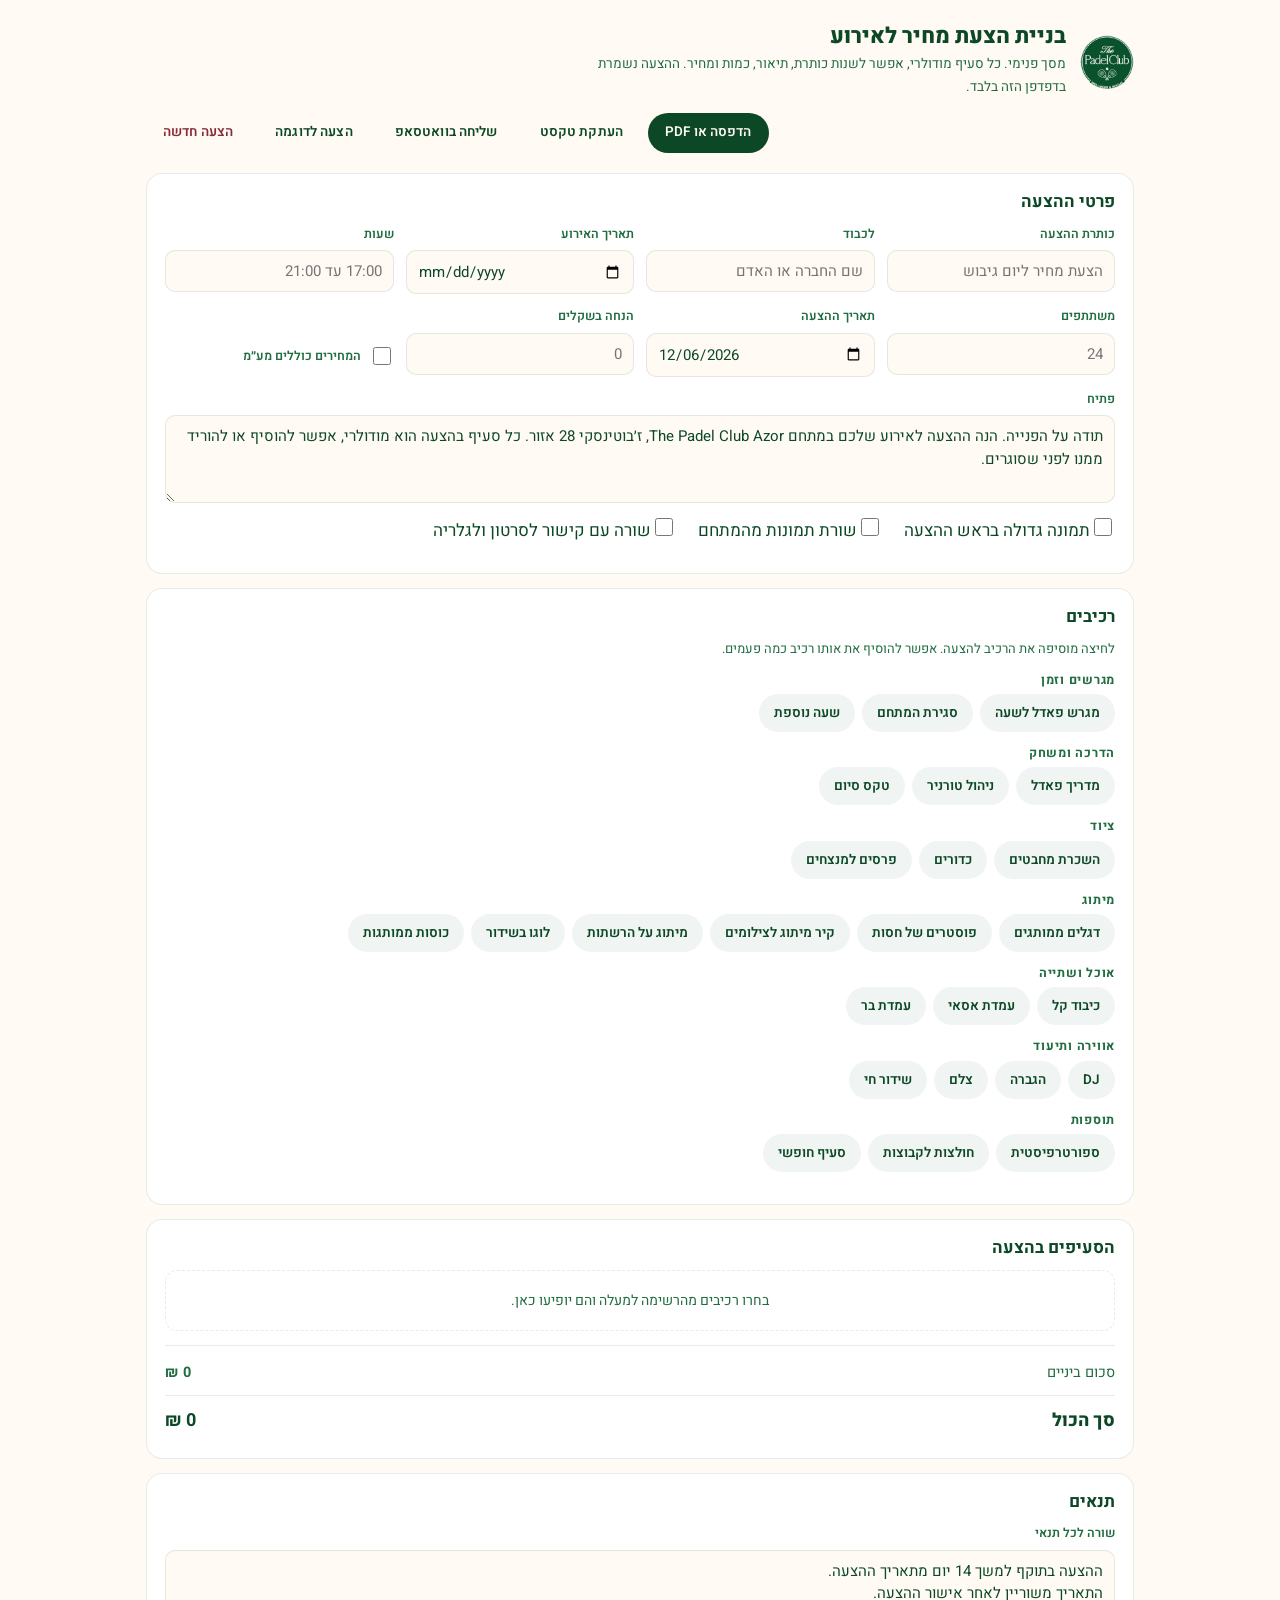
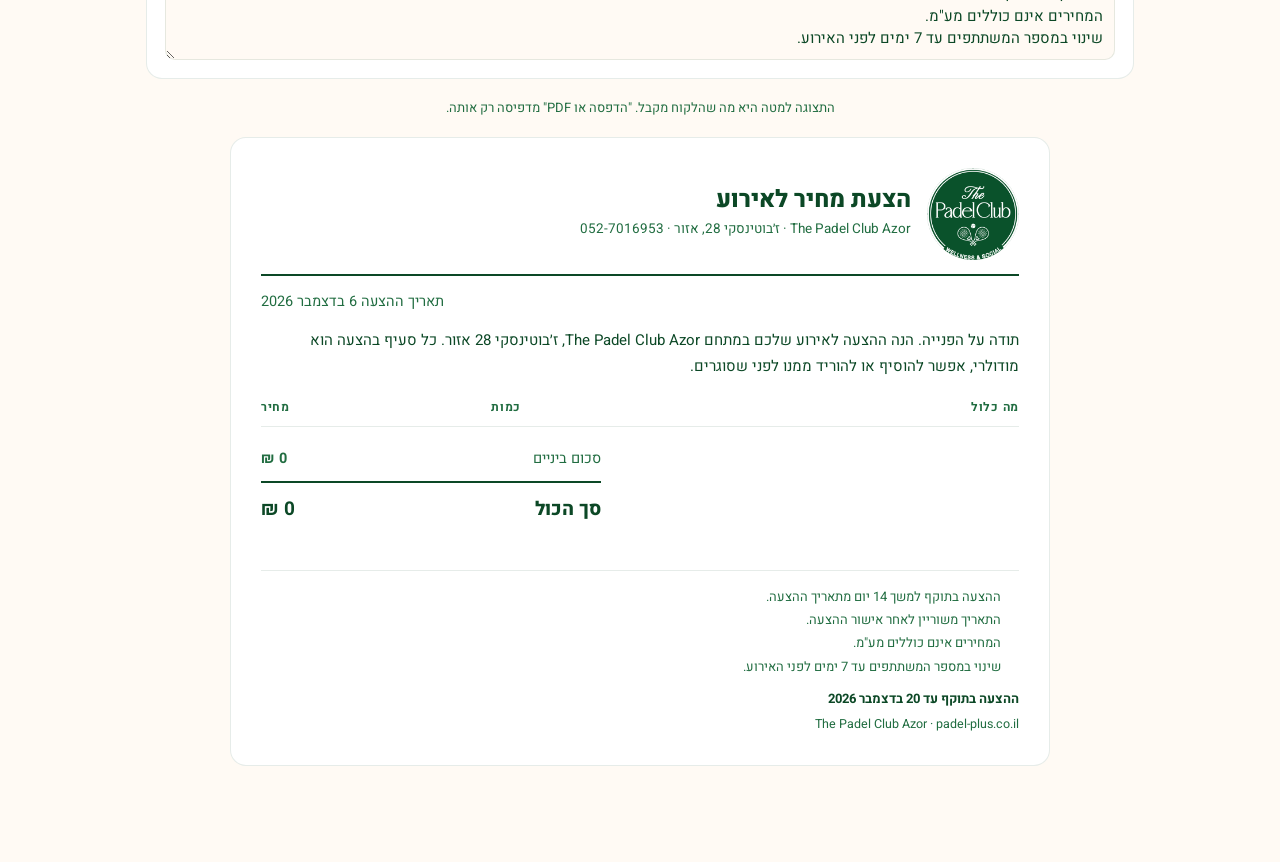
==== commit e614c9a1: "quote: full worked example with hero, photos and video line Adds a media block and a priced demo quo" ====
--- a/quote/index.html
+++ b/quote/index.html
@@ -10,7 +10,7 @@
 <link rel="preconnect" href="https://fonts.googleapis.com">
 <link rel="preconnect" href="https://fonts.gstatic.com" crossorigin>
 <link rel="stylesheet" href="https://fonts.googleapis.com/css2?family=Heebo:wght@400;500;700;800&family=Inter:wght@500;600;800&display=swap">
-<link rel="stylesheet" href="../assets/css/style.css?v=20261108-quote">
+<link rel="stylesheet" href="../assets/css/style.css?v=20261108-quote2">
 </head>
 <body class="page-quote">
 
@@ -26,6 +26,7 @@
       <button class="btn btn-primary" id="qb-print" type="button">הדפסה או PDF</button>
       <button class="btn btn-light" id="qb-copy" type="button">העתקת טקסט</button>
       <button class="btn btn-light" id="qb-whatsapp" type="button">שליחה בוואטסאפ</button>
+      <button class="btn btn-light" id="qb-demo" type="button">הצעה לדוגמה</button>
       <button class="btn btn-light qb-clear" id="qb-clear" type="button">הצעה חדשה</button>
     </div>
   </header>
@@ -43,6 +44,11 @@
       <label class="qb-field qb-check"><input id="qb-withVat" type="checkbox"><span>המחירים כוללים מע״מ</span></label>
     </div>
     <label class="qb-field qb-wide"><span>פתיח</span><textarea id="qb-intro" rows="3"></textarea></label>
+    <div class="qb-media">
+      <label class="qb-check"><input id="qb-showHero" type="checkbox"><span>תמונה גדולה בראש ההצעה</span></label>
+      <label class="qb-check"><input id="qb-showPhotos" type="checkbox"><span>שורת תמונות מהמתחם</span></label>
+      <label class="qb-check"><input id="qb-showVideo" type="checkbox"><span>שורה עם קישור לסרטון ולגלריה</span></label>
+    </div>
   </section>
 
   <section class="qb-card">
@@ -82,6 +88,8 @@
     <p id="qp-date"></p>
   </div>
 
+  <figure class="qp-hero" id="qp-hero" hidden><img id="qp-hero-img" src="" alt=""></figure>
+
   <p class="qp-intro" id="qp-intro"></p>
 
   <table class="qp-table">
@@ -93,6 +101,9 @@
 
   <div class="qp-sums" id="qp-sums"></div>
 
+  <ul class="qp-photos" id="qp-photos" hidden></ul>
+  <p class="qp-video" id="qp-video" hidden></p>
+
   <footer class="qp-foot">
     <ul id="qp-terms"></ul>
     <p class="qp-validity" id="qp-validity"></p>
@@ -101,6 +112,6 @@
 </article>
 
 <script>window.PADEL_BASE = "../";</script>
-<script src="../assets/js/quote.js?v=20261108-quote" defer></script>
+<script src="../assets/js/quote.js?v=20261108-quote2" defer></script>
 </body>
 </html>
--- a/assets/css/style.css
+++ b/assets/css/style.css
@@ -1199,7 +1199,14 @@
 .qp-meta { display: flex; flex-wrap: wrap; gap: 4px 22px; margin: 14px 0 0; font-size: 14.5px; color: var(--green); }
 .qp-meta p { margin: 0; }
 .qp-meta p:last-child { color: var(--green-2); margin-inline-start: auto; }
+.qb-media { display: flex; flex-wrap: wrap; gap: 8px 22px; margin-top: 12px; }
+.qp-hero { margin: 16px 0 0; }
+.qp-hero img { width: 100%; height: 190px; object-fit: cover; border-radius: 12px; display: block; }
 .qp-intro { margin: 14px 0 0; font-size: 15px; line-height: 1.7; color: var(--ink-soft); }
+.qp-photos { display: grid; grid-template-columns: repeat(3, minmax(0, 1fr)); gap: 10px; margin: 18px 0 0; padding: 0; list-style: none; }
+.qp-photos img { width: 100%; height: 110px; object-fit: cover; border-radius: 10px; display: block; }
+.qp-photos span { display: block; margin-top: 5px; font-size: 11.5px; color: var(--green-2); }
+.qp-video { margin: 12px 0 0; font-size: 13px; font-weight: 600; color: var(--green); }
 .qp-table { width: 100%; border-collapse: collapse; margin-top: 18px; }
 .qp-table th { text-align: right; font-size: 12px; font-weight: 700; letter-spacing: .06em; color: var(--green-2);
   border-bottom: 1px solid var(--hairline); padding: 0 0 8px; }
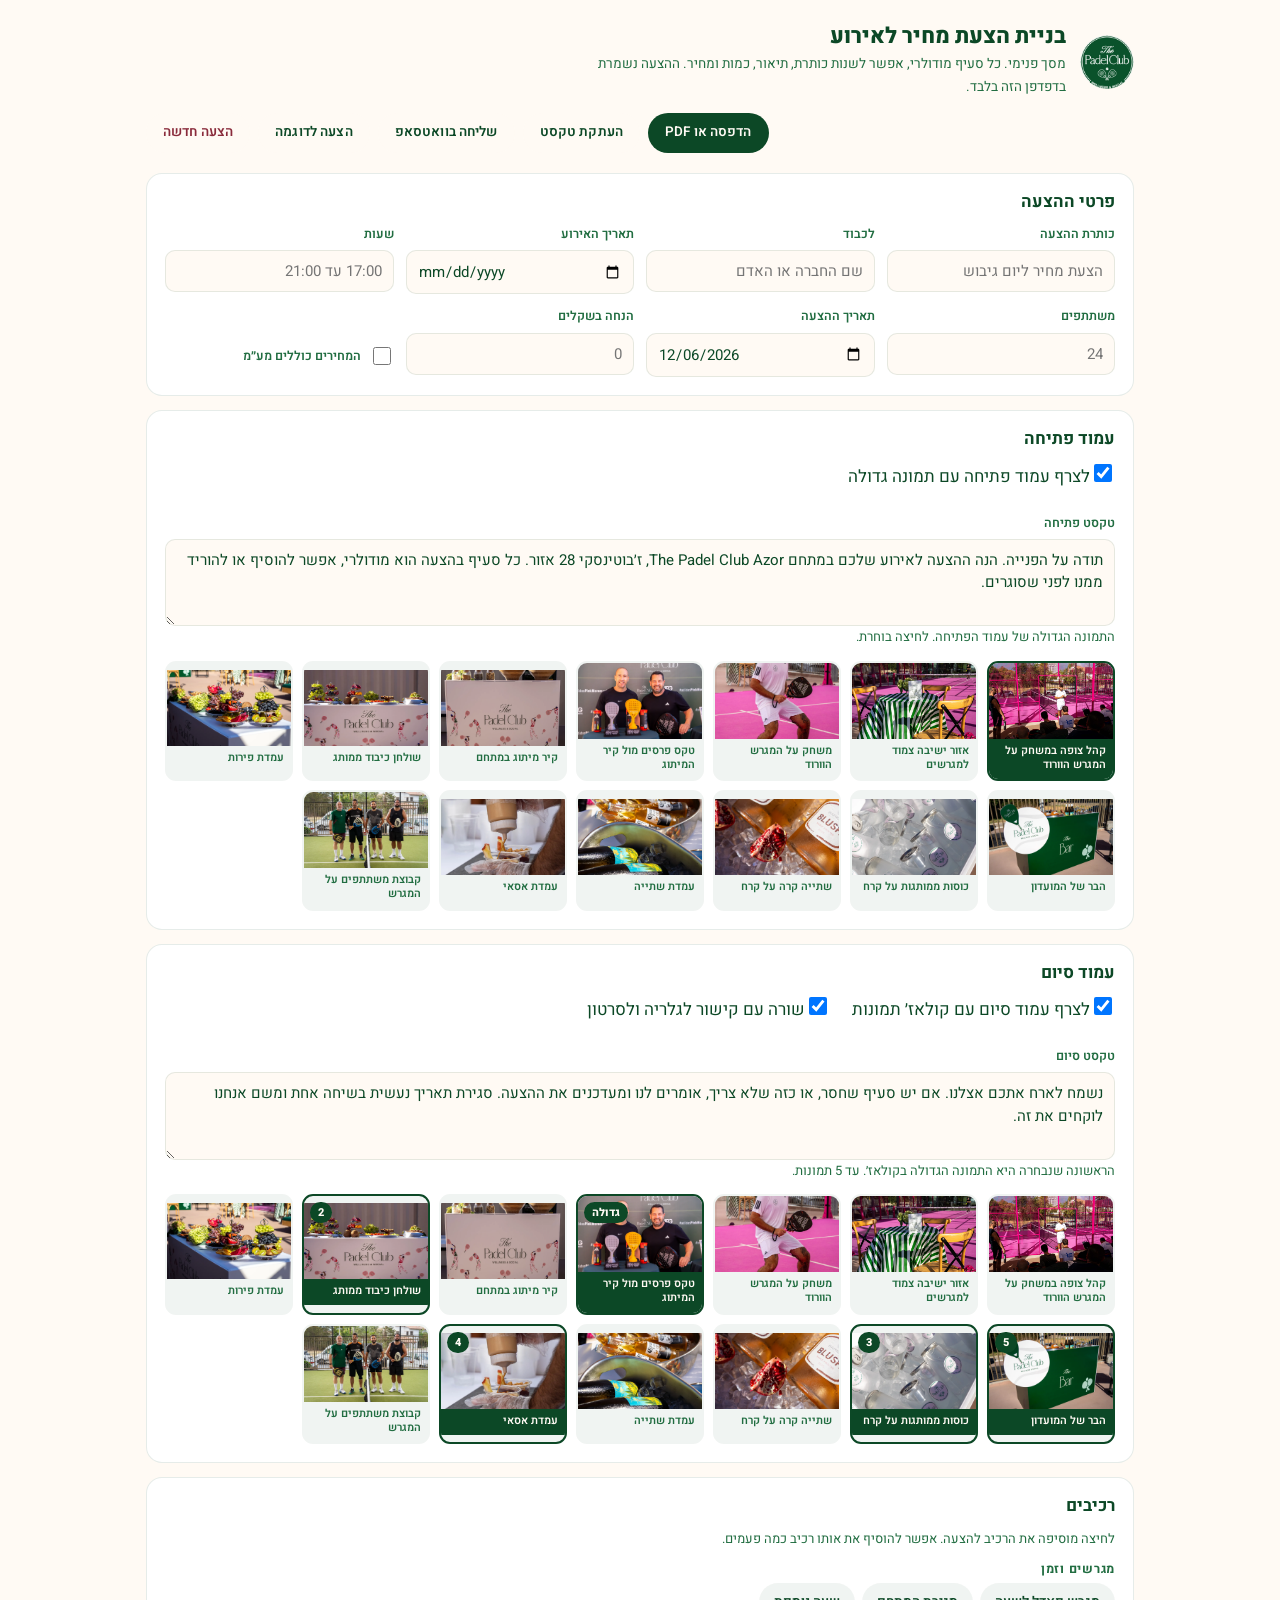
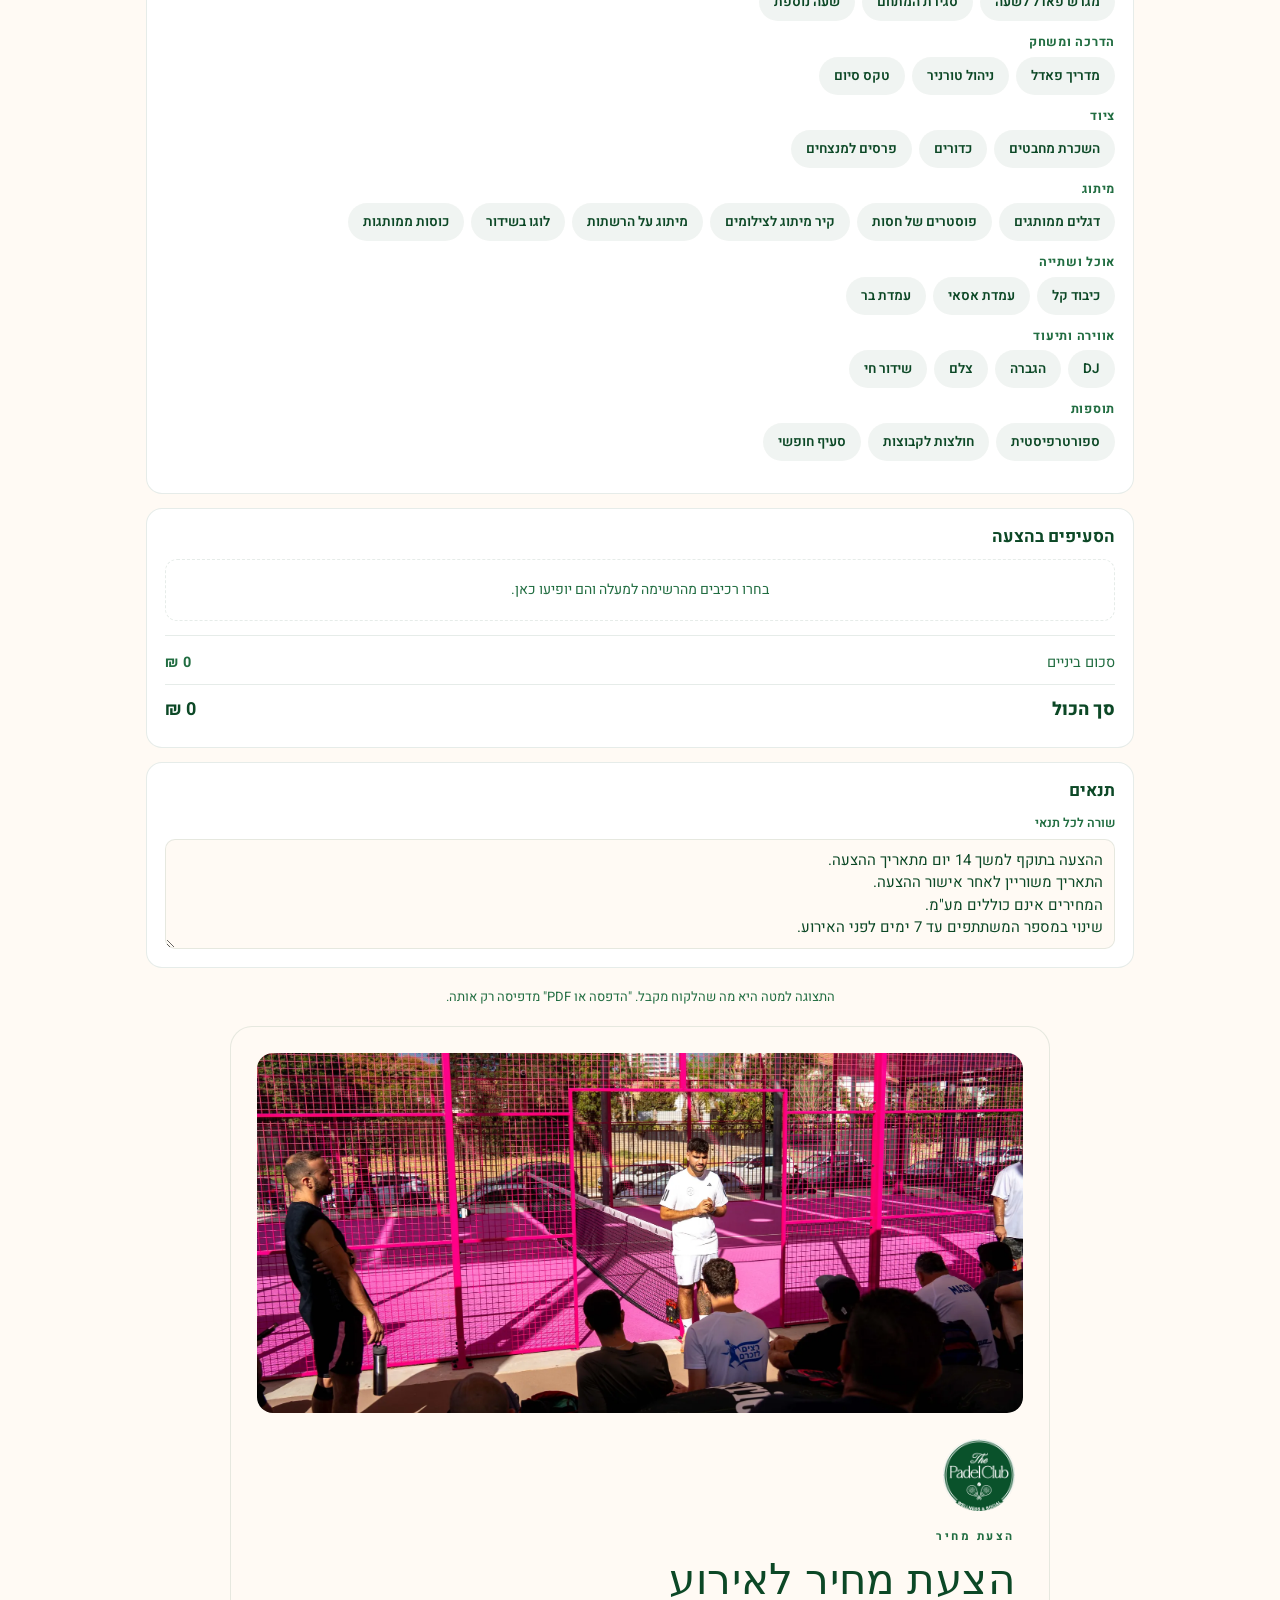
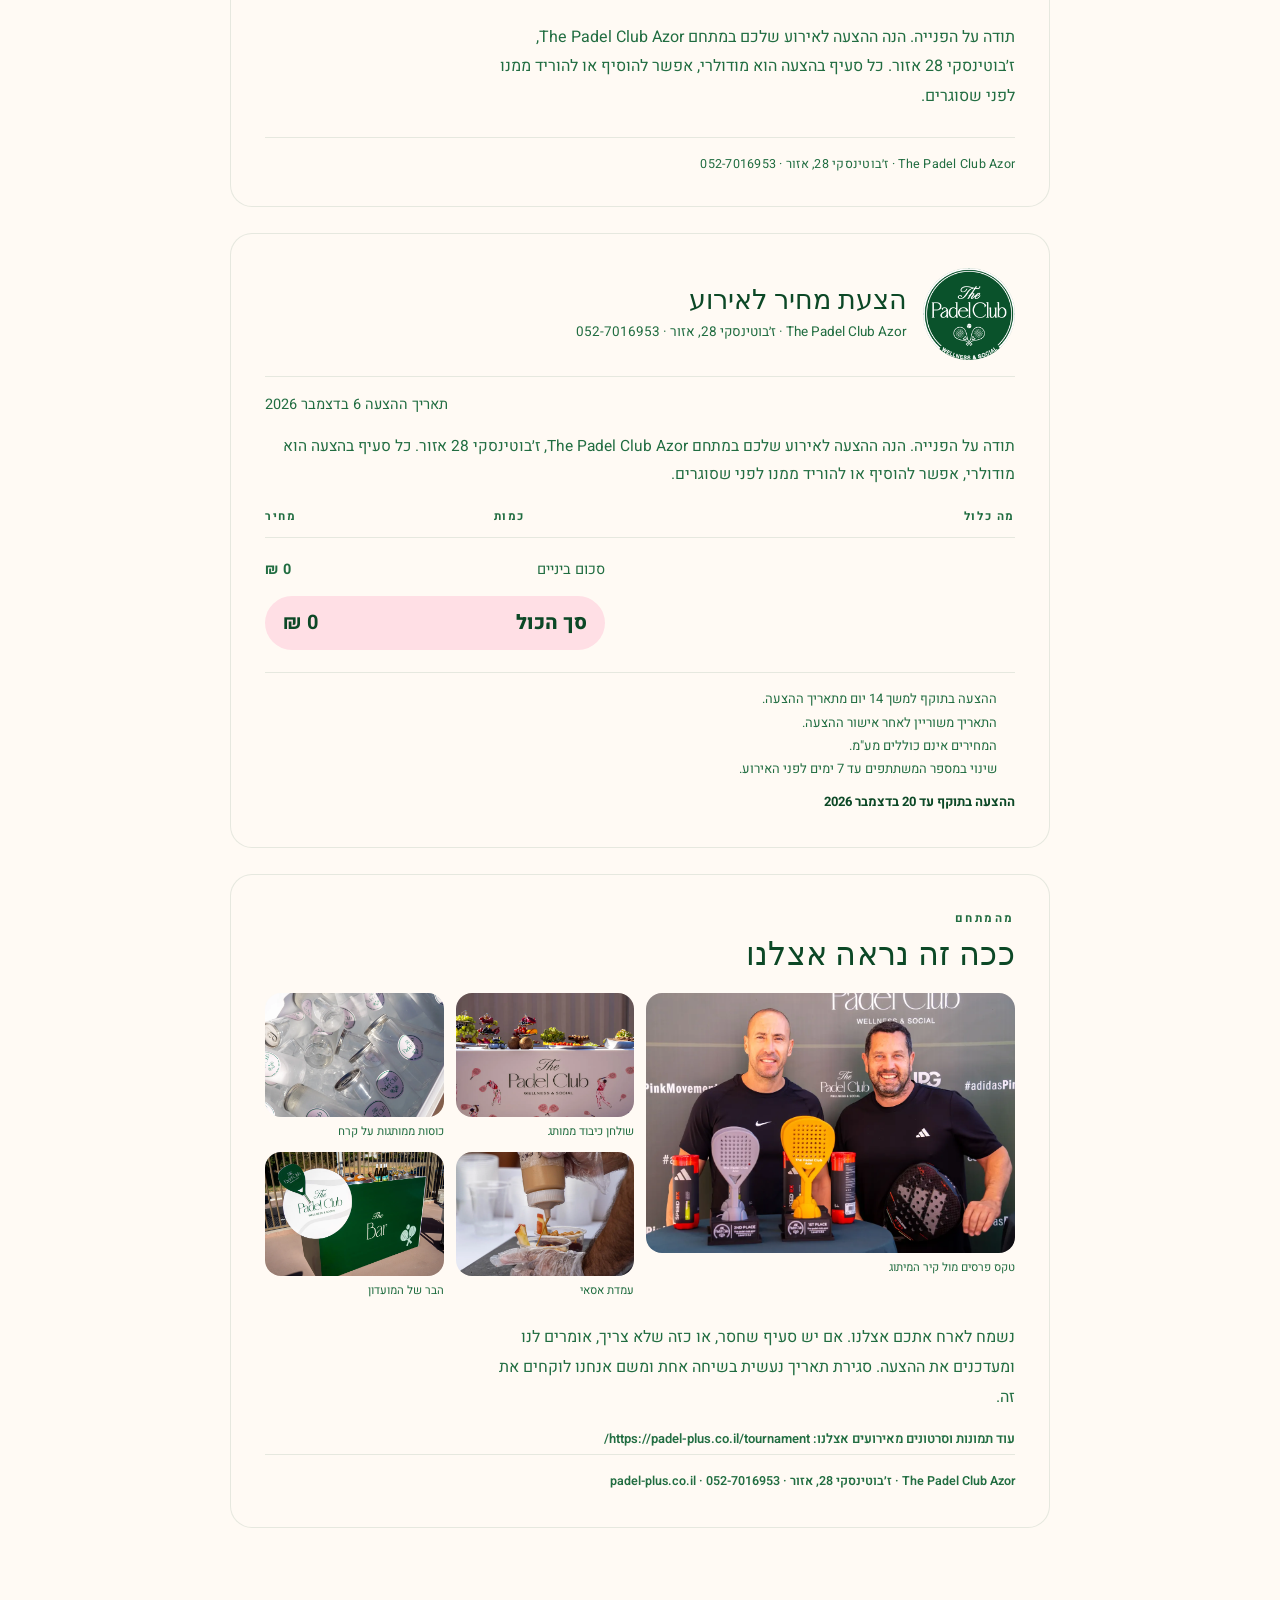
==== commit 53767eee: "quote: an opening page and a closing page, in the site's own light style The client asked for anothe" ====
--- a/quote/index.html
+++ b/quote/index.html
@@ -9,8 +9,8 @@
 <link rel="icon" href="../assets/brand/logo-160.png" type="image/png">
 <link rel="preconnect" href="https://fonts.googleapis.com">
 <link rel="preconnect" href="https://fonts.gstatic.com" crossorigin>
-<link rel="stylesheet" href="https://fonts.googleapis.com/css2?family=Heebo:wght@400;500;700;800&family=Inter:wght@500;600;800&display=swap">
-<link rel="stylesheet" href="../assets/css/style.css?v=20261108-quote2">
+<link rel="stylesheet" href="https://fonts.googleapis.com/css2?family=Bodoni+Moda:opsz,wght@6..96,400..700&family=Heebo:wght@400;500;700;800&family=Inter:wght@500;600;800&display=swap">
+<link rel="stylesheet" href="../assets/css/style.css?v=20261108-quote4">
 </head>
 <body class="page-quote">
 
@@ -43,12 +43,27 @@
       <label class="qb-field"><span>הנחה בשקלים</span><input id="qb-discount" type="number" min="0" placeholder="0"></label>
       <label class="qb-field qb-check"><input id="qb-withVat" type="checkbox"><span>המחירים כוללים מע״מ</span></label>
     </div>
-    <label class="qb-field qb-wide"><span>פתיח</span><textarea id="qb-intro" rows="3"></textarea></label>
+  </section>
+
+  <section class="qb-card">
+    <h2>עמוד פתיחה</h2>
     <div class="qb-media">
-      <label class="qb-check"><input id="qb-showHero" type="checkbox"><span>תמונה גדולה בראש ההצעה</span></label>
-      <label class="qb-check"><input id="qb-showPhotos" type="checkbox"><span>שורת תמונות מהמתחם</span></label>
-      <label class="qb-check"><input id="qb-showVideo" type="checkbox"><span>שורה עם קישור לסרטון ולגלריה</span></label>
+      <label class="qb-check"><input id="qb-showCover" type="checkbox"><span>לצרף עמוד פתיחה עם תמונה גדולה</span></label>
     </div>
+    <label class="qb-field qb-wide"><span>טקסט פתיחה</span><textarea id="qb-intro" rows="3"></textarea></label>
+    <p class="qb-hint">התמונה הגדולה של עמוד הפתיחה. לחיצה בוחרת.</p>
+    <div class="qb-picker qb-picker-one" id="qb-cover-pick"></div>
+  </section>
+
+  <section class="qb-card">
+    <h2>עמוד סיום</h2>
+    <div class="qb-media">
+      <label class="qb-check"><input id="qb-showClosing" type="checkbox"><span>לצרף עמוד סיום עם קולאז׳ תמונות</span></label>
+      <label class="qb-check"><input id="qb-showVideo" type="checkbox"><span>שורה עם קישור לגלריה ולסרטון</span></label>
+    </div>
+    <label class="qb-field qb-wide"><span>טקסט סיום</span><textarea id="qb-outro" rows="3"></textarea></label>
+    <p class="qb-hint">הראשונה שנבחרה היא התמונה הגדולה בקולאז׳. עד 5 תמונות.</p>
+    <div class="qb-picker" id="qb-collage-pick"></div>
   </section>
 
   <section class="qb-card">
@@ -74,44 +89,67 @@
 
 <!-- what the client gets, this is what prints -->
 <article class="qp" id="qp">
-  <header class="qp-head">
-    <img class="qp-logo" src="../assets/brand/logo-320.png" width="92" height="92" alt="The Padel Club Azor">
-    <div class="qp-head-text">
-      <h1 id="qp-title">הצעת מחיר לאירוע</h1>
-      <p class="qp-venue">The Padel Club Azor · ז׳בוטינסקי 28, אזור · <bdi dir="ltr">052-7016953</bdi></p>
+
+  <!-- page 1, the cover -->
+  <section class="qp-page qp-cover" id="qp-cover">
+    <figure class="qp-shot"><img id="qp-cover-img" src="" alt=""></figure>
+    <div class="qp-cover-in">
+      <img class="qp-cover-logo" src="../assets/brand/logo-320.png" width="92" height="92" alt="The Padel Club Azor">
+      <p class="qp-eyebrow">הצעת מחיר</p>
+      <h1 class="qp-display" id="qp-cover-title">הצעת מחיר לאירוע</h1>
+      <p class="qp-cover-client" id="qp-cover-client"></p>
+      <p class="qp-cover-facts" id="qp-cover-facts"></p>
+      <p class="qp-cover-intro" id="qp-cover-intro"></p>
+      <p class="qp-cover-foot">The Padel Club Azor · ז׳בוטינסקי 28, אזור · <bdi dir="ltr">052-7016953</bdi></p>
     </div>
-  </header>
+  </section>
 
-  <div class="qp-meta">
-    <p id="qp-client"></p>
-    <p id="qp-facts"></p>
-    <p id="qp-date"></p>
-  </div>
+  <!-- page 2, the offer itself -->
+  <section class="qp-page qp-main">
+    <header class="qp-head">
+      <img class="qp-logo" src="../assets/brand/logo-320.png" width="92" height="92" alt="The Padel Club Azor">
+      <div class="qp-head-text">
+        <h1 id="qp-title">הצעת מחיר לאירוע</h1>
+        <p class="qp-venue">The Padel Club Azor · ז׳בוטינסקי 28, אזור · <bdi dir="ltr">052-7016953</bdi></p>
+      </div>
+    </header>
 
-  <figure class="qp-hero" id="qp-hero" hidden><img id="qp-hero-img" src="" alt=""></figure>
+    <div class="qp-meta">
+      <p id="qp-client"></p>
+      <p id="qp-facts"></p>
+      <p id="qp-date"></p>
+    </div>
 
-  <p class="qp-intro" id="qp-intro"></p>
+    <p class="qp-intro" id="qp-intro"></p>
 
-  <table class="qp-table">
-    <thead>
-      <tr><th>מה כלול</th><th>כמות</th><th>מחיר</th></tr>
-    </thead>
-    <tbody id="qp-lines"></tbody>
-  </table>
+    <table class="qp-table">
+      <thead>
+        <tr><th>מה כלול</th><th>כמות</th><th>מחיר</th></tr>
+      </thead>
+      <tbody id="qp-lines"></tbody>
+    </table>
 
-  <div class="qp-sums" id="qp-sums"></div>
+    <div class="qp-sums" id="qp-sums"></div>
 
-  <ul class="qp-photos" id="qp-photos" hidden></ul>
-  <p class="qp-video" id="qp-video" hidden></p>
+    <footer class="qp-foot">
+      <ul id="qp-terms"></ul>
+      <p class="qp-validity" id="qp-validity"></p>
+    </footer>
+  </section>
 
-  <footer class="qp-foot">
-    <ul id="qp-terms"></ul>
-    <p class="qp-validity" id="qp-validity"></p>
-    <p class="qp-sign">The Padel Club Azor · padel-plus.co.il</p>
-  </footer>
+  <!-- page 3, the closing -->
+  <section class="qp-page qp-closing" id="qp-closing">
+    <p class="qp-eyebrow">מהמתחם</p>
+    <h2 class="qp-display qp-closing-title" id="qp-closing-title">ככה זה נראה אצלנו</h2>
+    <div class="qp-collage" id="qp-collage"></div>
+    <p class="qp-outro" id="qp-outro"></p>
+    <p class="qp-video" id="qp-video" hidden></p>
+    <p class="qp-sign">The Padel Club Azor · ז׳בוטינסקי 28, אזור · <bdi dir="ltr">052-7016953</bdi> · padel-plus.co.il</p>
+  </section>
+
 </article>
 
 <script>window.PADEL_BASE = "../";</script>
-<script src="../assets/js/quote.js?v=20261108-quote2" defer></script>
+<script src="../assets/js/quote.js?v=20261108-quote4" defer></script>
 </body>
 </html>
--- a/assets/css/style.css
+++ b/assets/css/style.css
@@ -1169,6 +1169,44 @@
 .qb-chip { background: var(--tint); color: var(--green); border: 1px solid transparent; border-radius: 999px;
   padding: 8px 14px; font: 600 13.5px var(--font-he); cursor: pointer; }
 .qb-chip:hover { background: var(--blush); border-color: var(--mauve); }
+.qb-chip-wrap { display: flex; align-items: center; gap: 4px; }
+.qb-chip.is-in { background: var(--green); color: var(--cream); }
+.qb-chip.is-hit { animation: qb-pop .45s ease; }
+@keyframes qb-pop { 0% { transform: scale(1); } 40% { transform: scale(1.09); } 100% { transform: scale(1); } }
+.qb-chip-count { font-style: normal; font-size: 12px; font-weight: 800; }
+.qb-chip.is-in .qb-chip-count { margin-inline-start: 6px; }
+.qb-chip-minus { background: var(--white); color: #8A2B3B; border: 1px solid var(--hairline); border-radius: 999px;
+  padding: 7px 11px; font: 700 12px var(--font-he); cursor: pointer; }
+.qb-chip-minus:hover { background: #FBEFF1; border-color: #D9A7B0; }
+
+.qb-toasts { position: fixed; inset-block-end: 16px; inset-inline-start: 16px; z-index: 60;
+  display: flex; flex-direction: column; gap: 8px; max-width: min(92vw, 380px); }
+.qb-toast { position: relative; overflow: hidden; display: flex; align-items: center; gap: 10px;
+  background: var(--cream); color: var(--green); border: 1px solid var(--hairline); border-radius: var(--radius-pill);
+  padding: 9px 11px 11px 16px; box-shadow: 0 14px 30px rgba(12, 72, 38, .16); animation: qb-rise .18s ease; }
+@keyframes qb-rise { from { transform: translateY(8px); opacity: 0; } to { transform: translateY(0); opacity: 1; } }
+.qb-toast-text { flex: 1; font-size: 14px; font-weight: 600; line-height: 1.4; }
+.qb-toast-undo { background: var(--blush); color: var(--green); border: 0; border-radius: 999px;
+  padding: 6px 14px; font: 800 13px var(--font-he); cursor: pointer; }
+.qb-toast-undo:hover { background: var(--mauve); }
+.qb-toast-x { background: none; border: 0; color: var(--green-2); opacity: .6; font-size: 13px; cursor: pointer; padding: 2px; }
+.qb-toast-x:hover { opacity: 1; }
+.qb-toast-bar { position: absolute; inset-block-end: 0; inset-inline-start: 0; height: 3px; width: 100%;
+  background: var(--mauve); transform-origin: right center;
+  animation: qb-drain linear forwards; }
+@keyframes qb-drain { from { transform: scaleX(1); } to { transform: scaleX(0); } }
+
+.qb-picker { display: grid; grid-template-columns: repeat(auto-fill, minmax(118px, 1fr)); gap: 9px; margin-top: 10px; }
+.qb-thumb { position: relative; padding: 0; border: 2px solid transparent; border-radius: 11px; overflow: hidden;
+  background: var(--tint); cursor: pointer; text-align: start; }
+.qb-thumb img { width: 100%; height: 76px; object-fit: cover; display: block; }
+.qb-thumb-cap { display: block; padding: 5px 7px 7px; font: 600 11px var(--font-he); line-height: 1.3; color: var(--green-2); }
+.qb-thumb:hover { border-color: var(--mauve); }
+.qb-thumb.is-on { border-color: var(--green); }
+.qb-thumb.is-on .qb-thumb-cap { background: var(--green); color: var(--cream); }
+.qb-thumb-n { position: absolute; inset-block-start: 6px; inset-inline-end: 6px; font-style: normal;
+  background: var(--green); color: var(--cream); border-radius: 999px; padding: 2px 8px; font: 800 11px var(--font-he); }
+.qb-thumb-n:empty { display: none; }
 
 .qb-empty { margin: 0; padding: 18px; text-align: center; font-size: 14px; color: var(--green-2);
   border: 1px dashed var(--hairline); border-radius: 12px; }
@@ -1179,7 +1217,14 @@
 .qb-icon { width: 32px; height: 32px; border: 1px solid var(--hairline); border-radius: 8px; background: var(--cream);
   color: var(--green); font-size: 14px; line-height: 1; cursor: pointer; }
 .qb-icon:hover { background: var(--tint); }
-.qb-del { color: #8A2B3B; }
+.qb-del { width: auto; padding: 0 11px; font: 700 12.5px var(--font-he); color: #8A2B3B; }
+.qb-del:hover { background: #FBEFF1; border-color: #D9A7B0; }
+.qb-line.is-new { animation: qb-glow 2.2s ease; }
+@keyframes qb-glow {
+  0% { border-color: var(--green); box-shadow: 0 0 0 3px rgba(12, 72, 38, .14); background: var(--tint); }
+  70% { border-color: var(--green); box-shadow: 0 0 0 3px rgba(12, 72, 38, .07); background: var(--tint); }
+  100% { border-color: var(--hairline); box-shadow: none; background: transparent; }
+}
 .qb-line-desc { margin-top: 8px; resize: vertical; }
 .qb-line-nums { display: flex; flex-wrap: wrap; align-items: end; gap: 10px; margin-top: 8px; }
 .qb-w-qty { width: 90px; } .qb-w-unit { width: 130px; } .qb-w-price { width: 130px; }
@@ -1190,26 +1235,59 @@
 .qb-total.is-final { font-size: 18px; font-weight: 800; color: var(--green); border-top: 1px solid var(--hairline); margin-top: 6px; padding-top: 10px; }
 
 /* the quote itself */
-.qp { max-width: 820px; margin: 0 auto 40px; background: var(--white); border: 1px solid var(--hairline);
-  border-radius: 16px; padding: 30px; color: var(--ink); }
-.qp-head { display: flex; align-items: center; gap: 16px; border-bottom: 2px solid var(--green); padding-bottom: 14px; }
+.qp { max-width: 820px; margin: 0 auto 40px; color: var(--ink); display: flex; flex-direction: column; gap: 26px; }
+.qp-page { background: var(--cream); border: 1px solid var(--hairline); border-radius: 22px; padding: 34px; }
+.qp-page[hidden] { display: none; }
+.qp-eyebrow { margin: 0; font-size: 11.5px; font-weight: 700; letter-spacing: .22em; color: var(--green-2); text-transform: uppercase; }
+.qp-display { font-family: var(--font-display); font-optical-sizing: auto; font-weight: 500; letter-spacing: .01em; color: var(--green); }
+.qp-shot { margin: 0; border-radius: var(--r-img); overflow: hidden; }
+.qp-shot img { width: 100%; height: 300px; object-fit: cover; }
+
+.qp-head { display: flex; align-items: center; gap: 16px; border-bottom: 1px solid var(--hairline); padding-bottom: 16px; }
 .qp-logo { flex: 0 0 auto; }
-.qp-head h1 { margin: 0; font-size: 24px; font-weight: 800; color: var(--green); }
-.qp-venue { margin: 5px 0 0; font-size: 13.5px; color: var(--green-2); }
-.qp-meta { display: flex; flex-wrap: wrap; gap: 4px 22px; margin: 14px 0 0; font-size: 14.5px; color: var(--green); }
+.qp-head h1 { margin: 0; font-family: var(--font-display); font-optical-sizing: auto; font-size: 27px; font-weight: 500; color: var(--green); }
+.qp-venue { margin: 6px 0 0; font-size: 13.5px; color: var(--green-2); }
+.qp-meta { display: flex; flex-wrap: wrap; gap: 4px 22px; margin: 16px 0 0; font-size: 14.5px; color: var(--green); }
 .qp-meta p { margin: 0; }
 .qp-meta p:last-child { color: var(--green-2); margin-inline-start: auto; }
 .qb-media { display: flex; flex-wrap: wrap; gap: 8px 22px; margin-top: 12px; }
-.qp-hero { margin: 16px 0 0; }
-.qp-hero img { width: 100%; height: 190px; object-fit: cover; border-radius: 12px; display: block; }
-.qp-intro { margin: 14px 0 0; font-size: 15px; line-height: 1.7; color: var(--ink-soft); }
-.qp-photos { display: grid; grid-template-columns: repeat(3, minmax(0, 1fr)); gap: 10px; margin: 18px 0 0; padding: 0; list-style: none; }
-.qp-photos img { width: 100%; height: 110px; object-fit: cover; border-radius: 10px; display: block; }
-.qp-photos span { display: block; margin-top: 5px; font-size: 11.5px; color: var(--green-2); }
-.qp-video { margin: 12px 0 0; font-size: 13px; font-weight: 600; color: var(--green); }
+.qp-intro { margin: 16px 0 0; font-size: 15.5px; line-height: 1.8; color: var(--green-2); }
+.qp-video { margin: 16px 0 0; font-size: 13px; font-weight: 600; color: var(--green-2); }
+
+/* page one: the photo first, then the name of the thing, on cream */
+.qp-cover { padding: 26px; }
+.qp-cover .qp-shot img { height: 360px; }
+.qp-cover-in { padding: 26px 8px 4px; }
+.qp-cover-logo { width: 72px; height: 72px; margin-bottom: 16px; }
+.qp-cover .qp-eyebrow { margin-bottom: 10px; }
+.qp-cover-in h1 { margin: 0; font-size: 42px; line-height: 1.1; }
+.qp-cover-client { margin: 16px 0 0; font-size: 19px; font-weight: 700; color: var(--green); }
+.qp-cover-facts { margin: 5px 0 0; font-size: 15px; color: var(--green-2); }
+.qp-cover-intro { margin: 20px 0 0; max-width: 58ch; font-size: 16px; line-height: 1.85; color: var(--green-2); }
+.qp-cover-foot { margin: 26px 0 0; padding-top: 16px; border-top: 1px solid var(--hairline);
+  font-size: 12.5px; letter-spacing: .02em; color: var(--green-2); }
+
+/* page three: one photo large, the rest around it */
+.qp-closing-title { margin: 8px 0 20px; font-size: 32px; }
+.qp-collage { display: grid; grid-template-columns: repeat(4, minmax(0, 1fr)); gap: 12px; }
+.qp-tile { margin: 0; position: relative; }
+.qp-tile img { width: 100%; height: 124px; object-fit: cover; border-radius: var(--r-img); }
+.qp-tile.is-big { grid-column: span 2; grid-row: span 2; }
+.qp-tile.is-big img { height: 260px; }
+.qp-tile figcaption { margin-top: 7px; font-size: 11.5px; line-height: 1.4; color: var(--green-2); }
+.qp-collage[data-count="1"] { grid-template-columns: 1fr; }
+.qp-collage[data-count="1"] .qp-tile.is-big { grid-column: span 1; grid-row: span 1; }
+.qp-collage[data-count="1"] .qp-tile.is-big img { height: 320px; }
+.qp-collage[data-count="2"], .qp-collage[data-count="3"] { grid-template-columns: repeat(2, minmax(0, 1fr)); }
+.qp-collage[data-count="2"] .qp-tile.is-big, .qp-collage[data-count="3"] .qp-tile.is-big { grid-column: span 2; grid-row: span 1; }
+.qp-collage[data-count="2"] .qp-tile.is-big img, .qp-collage[data-count="3"] .qp-tile.is-big img { height: 230px; }
+.qp-outro { margin: 24px 0 0; max-width: 58ch; font-size: 16px; line-height: 1.85; color: var(--green-2); }
+.qp-sign { margin: 22px 0 0; padding-top: 16px; border-top: 1px solid var(--hairline);
+  font-size: 12.5px; font-weight: 600; color: var(--green-2); }
+
 .qp-table { width: 100%; border-collapse: collapse; margin-top: 18px; }
-.qp-table th { text-align: right; font-size: 12px; font-weight: 700; letter-spacing: .06em; color: var(--green-2);
-  border-bottom: 1px solid var(--hairline); padding: 0 0 8px; }
+.qp-table th { text-align: right; font-size: 11.5px; font-weight: 700; letter-spacing: .14em; color: var(--green-2);
+  border-bottom: 1px solid var(--hairline); padding: 0 0 10px; }
 .qp-table th:nth-child(2), .qp-table td:nth-child(2) { width: 130px; }
 .qp-table th:last-child, .qp-table td:last-child { width: 130px; text-align: left; }
 .qp-table td { vertical-align: top; padding: 12px 0; border-bottom: 1px solid var(--hairline); font-size: 15px; }
@@ -1219,18 +1297,42 @@
 .qp-price { font-weight: 700; color: var(--green); white-space: nowrap; }
 .qp-sums { margin: 16px 0 0; margin-inline-start: auto; max-width: 340px; }
 .qp-sum { display: flex; justify-content: space-between; font-size: 14.5px; padding: 4px 0; color: var(--green-2); }
-.qp-sum.is-final { font-size: 19px; font-weight: 800; color: var(--green); border-top: 2px solid var(--green); margin-top: 6px; padding-top: 10px; }
+.qp-sum.is-final { font-size: 20px; font-weight: 800; color: var(--green); background: var(--blush);
+  border-radius: var(--radius-pill); margin-top: 10px; padding: 10px 18px; }
 .qp-foot { margin-top: 22px; border-top: 1px solid var(--hairline); padding-top: 14px; }
 .qp-foot ul { margin: 0; padding-inline-start: 18px; font-size: 13px; line-height: 1.8; color: var(--green-2); }
 .qp-validity { margin: 10px 0 0; font-size: 13px; font-weight: 700; color: var(--green); }
 .qp-sign { margin: 4px 0 0; font-size: 12.5px; color: var(--green-2); }
 
+@media (max-width: 560px) {
+  .qp-page { padding: 18px; }
+  .qp-cover { padding: 14px; }
+  .qp-cover .qp-shot img { height: 240px; }
+  .qp-cover-in { padding: 20px 6px 2px; }
+  .qp-cover-in h1 { font-size: 30px; }
+  .qp-collage { grid-template-columns: repeat(2, minmax(0, 1fr)); }
+  .qp-tile.is-big { grid-column: span 2; grid-row: span 1; }
+  .qp-tile.is-big img { height: 180px; }
+}
+
+@media (prefers-reduced-motion: reduce) {
+  .qb-chip.is-hit, .qb-line.is-new, .qb-toast { animation: none; }
+}
+
 @media print {
   @page { size: A4; margin: 14mm; }
-  .qb { display: none; }
+  .qb, .qb-toasts { display: none; }
   .page-quote { background: #fff; }
-  .qp { max-width: none; margin: 0; border: 0; border-radius: 0; padding: 0; }
-  .qp-table tr, .qb-line { break-inside: avoid; }
+  .qp { max-width: none; margin: 0; display: block; }
+  .qp-page { background: #fff; border: 0; border-radius: 0; padding: 0; break-after: page; }
+  .qp-page:last-child { break-after: auto; }
+  .qp-cover { min-height: 248mm; display: flex; flex-direction: column; }
+  .qp-cover .qp-shot img { height: 118mm; }
+  .qp-cover-in { padding: 14mm 0 0; }
+  .qp-cover-foot { margin-top: auto; }
+  .qp-table tr, .qb-line, .qp-tile, .qp-collage { break-inside: avoid; }
+  .qp-tile img { height: 34mm; }
+  .qp-tile.is-big img { height: 72mm; }
 }
 
 /* ---------- footer (Snir's footer DEV package, 17.9.2026: assets/footer-reference-desktop.png) ----------
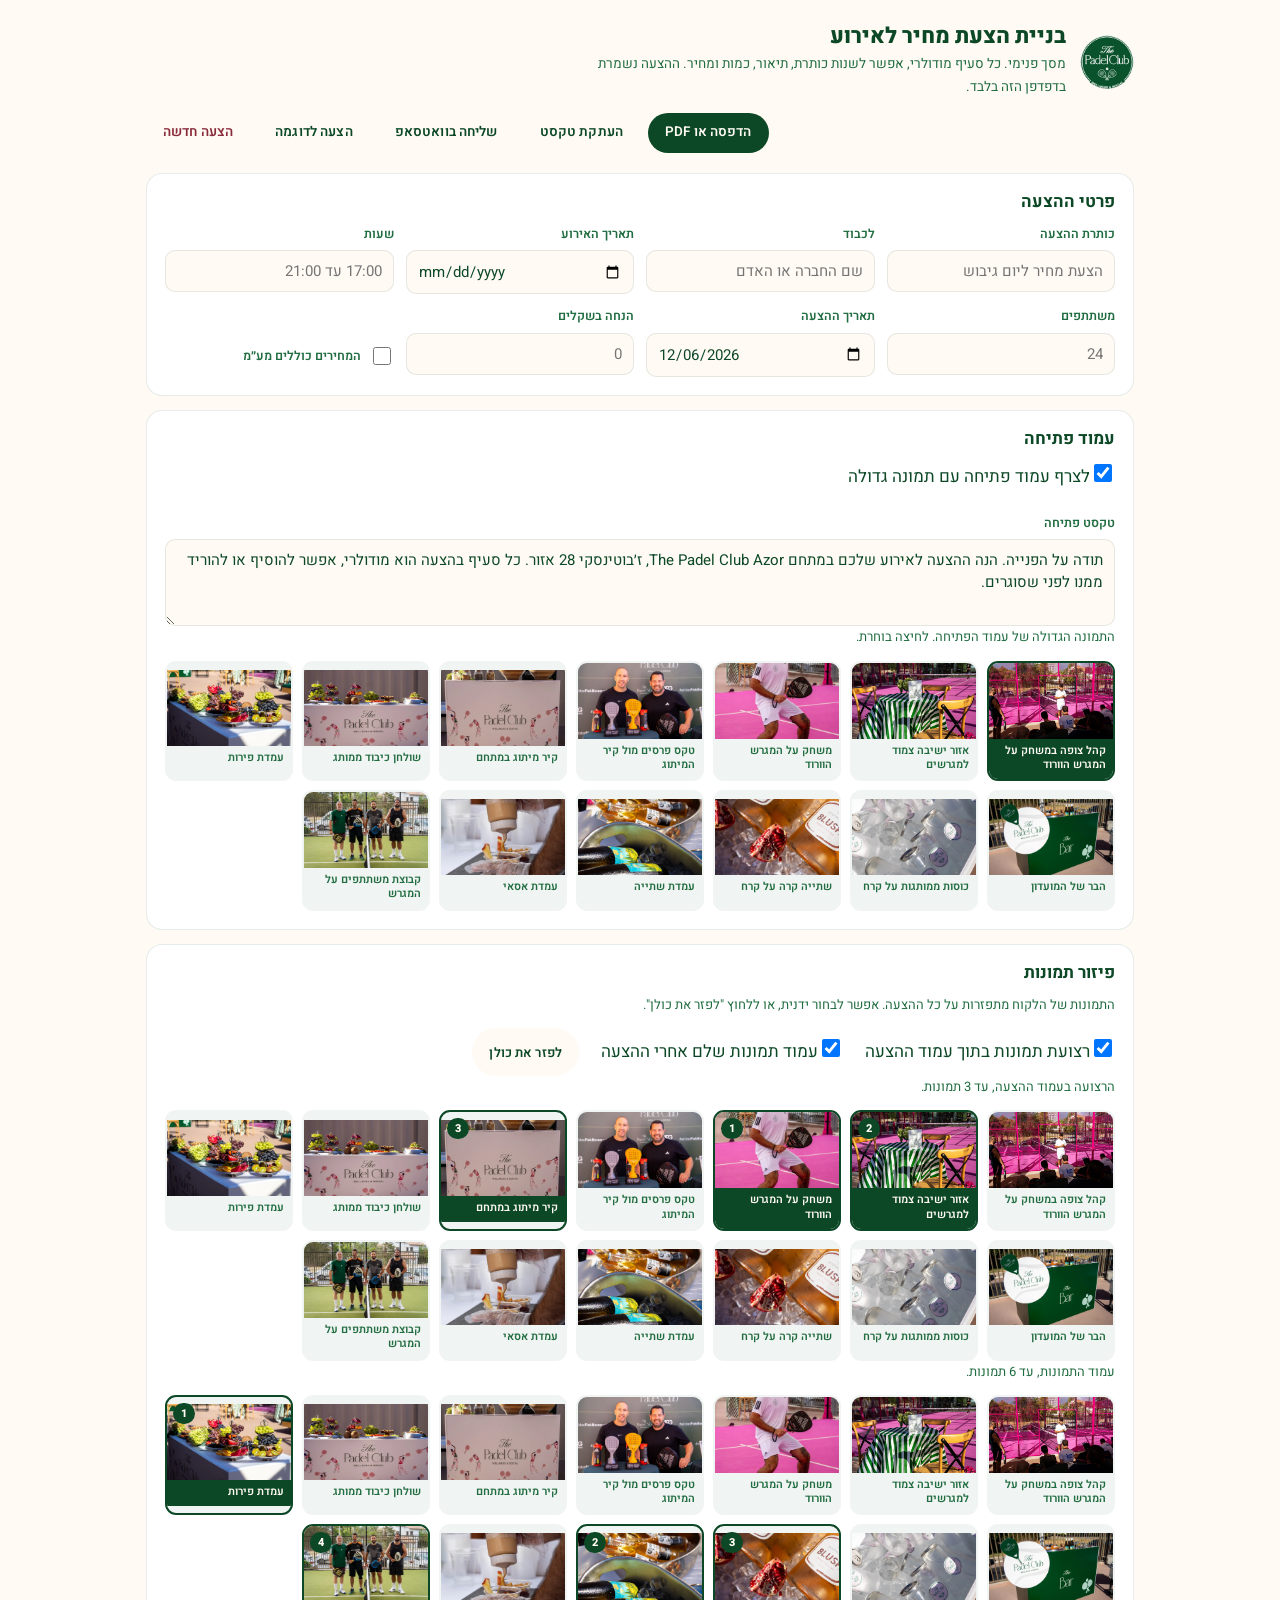
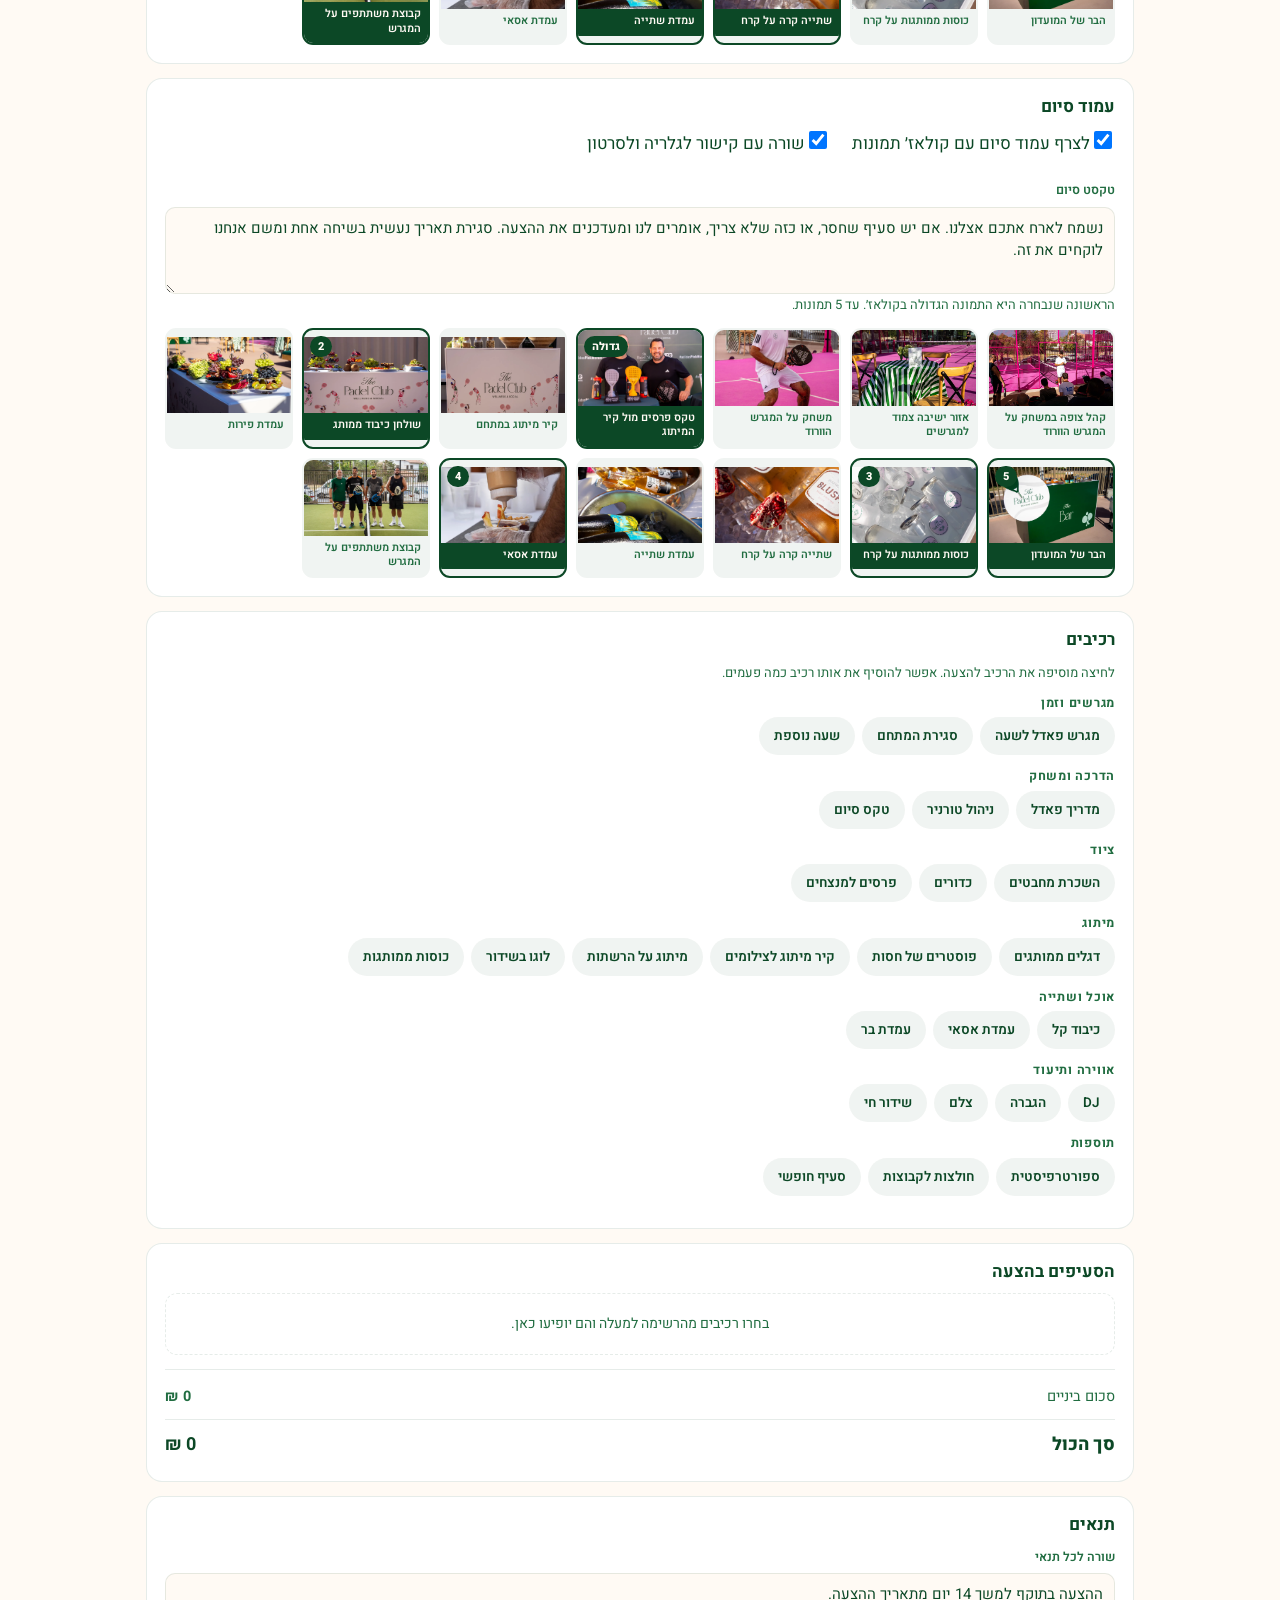
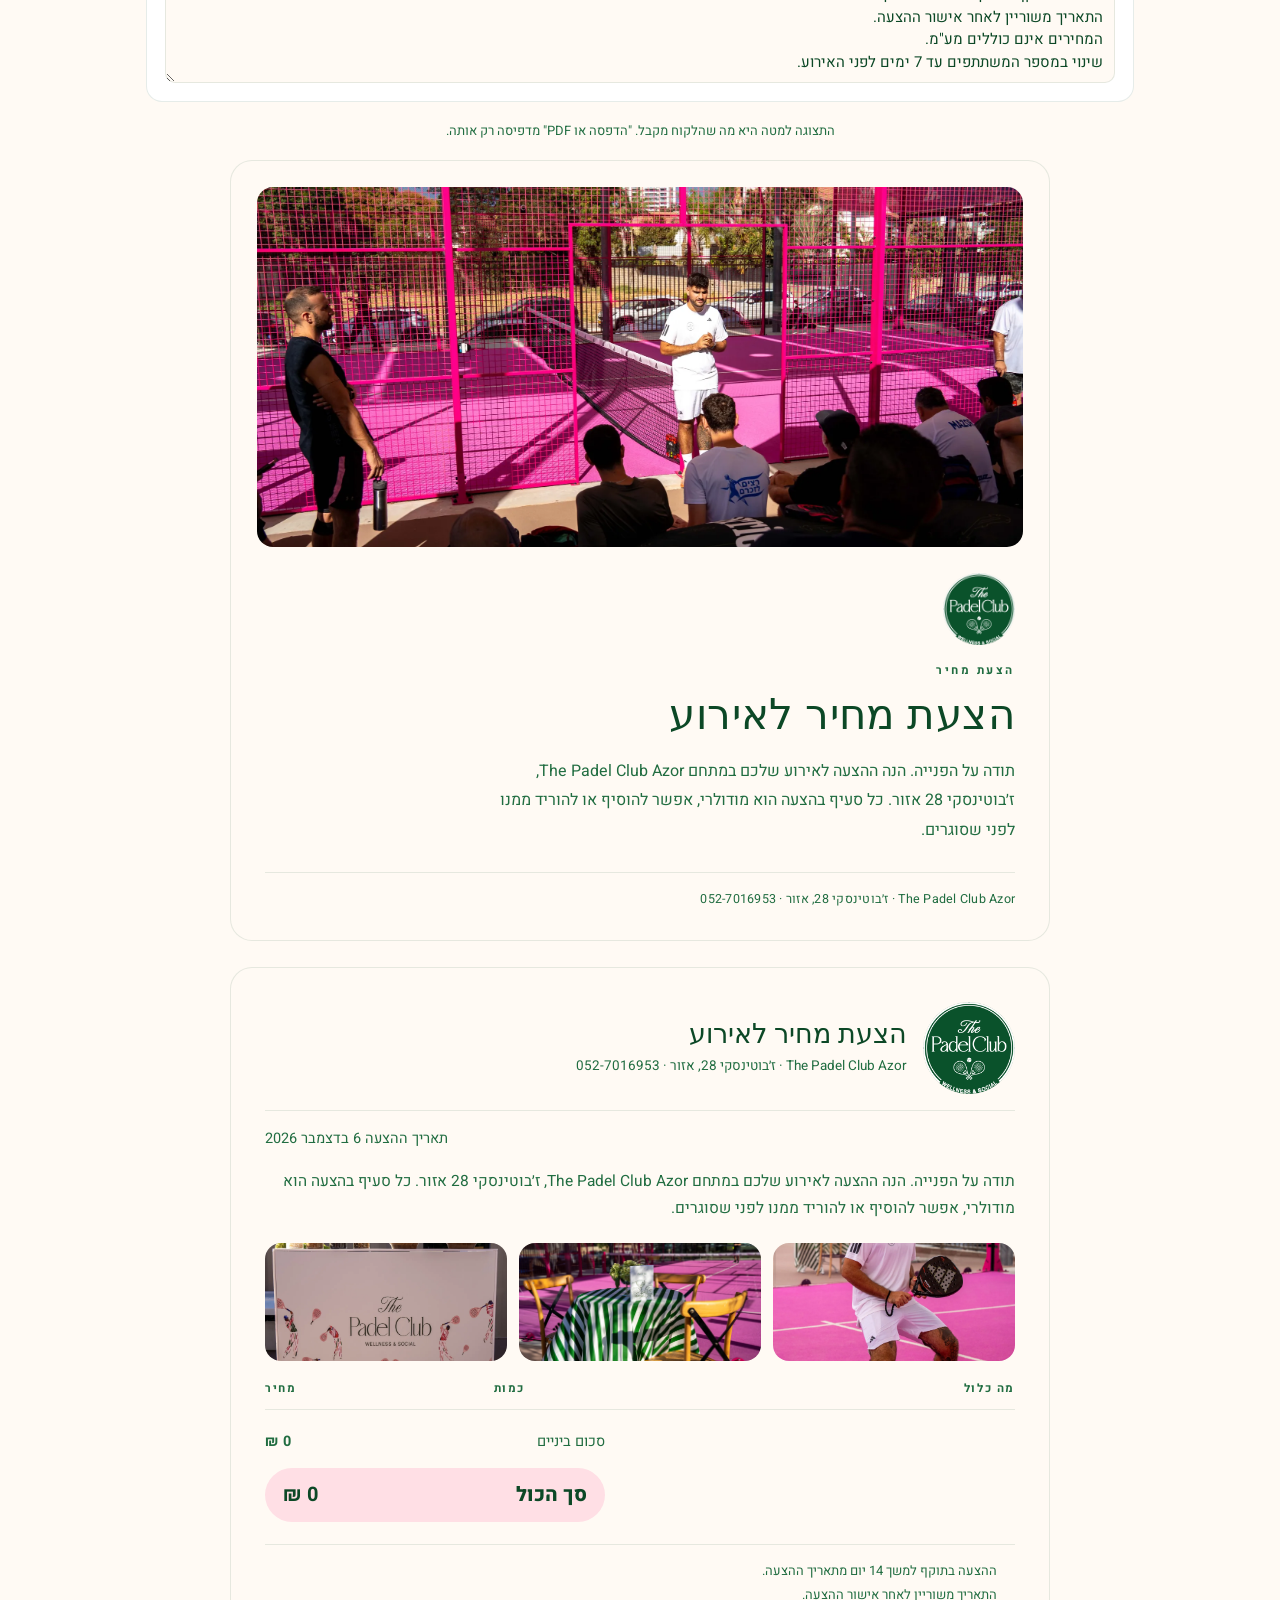
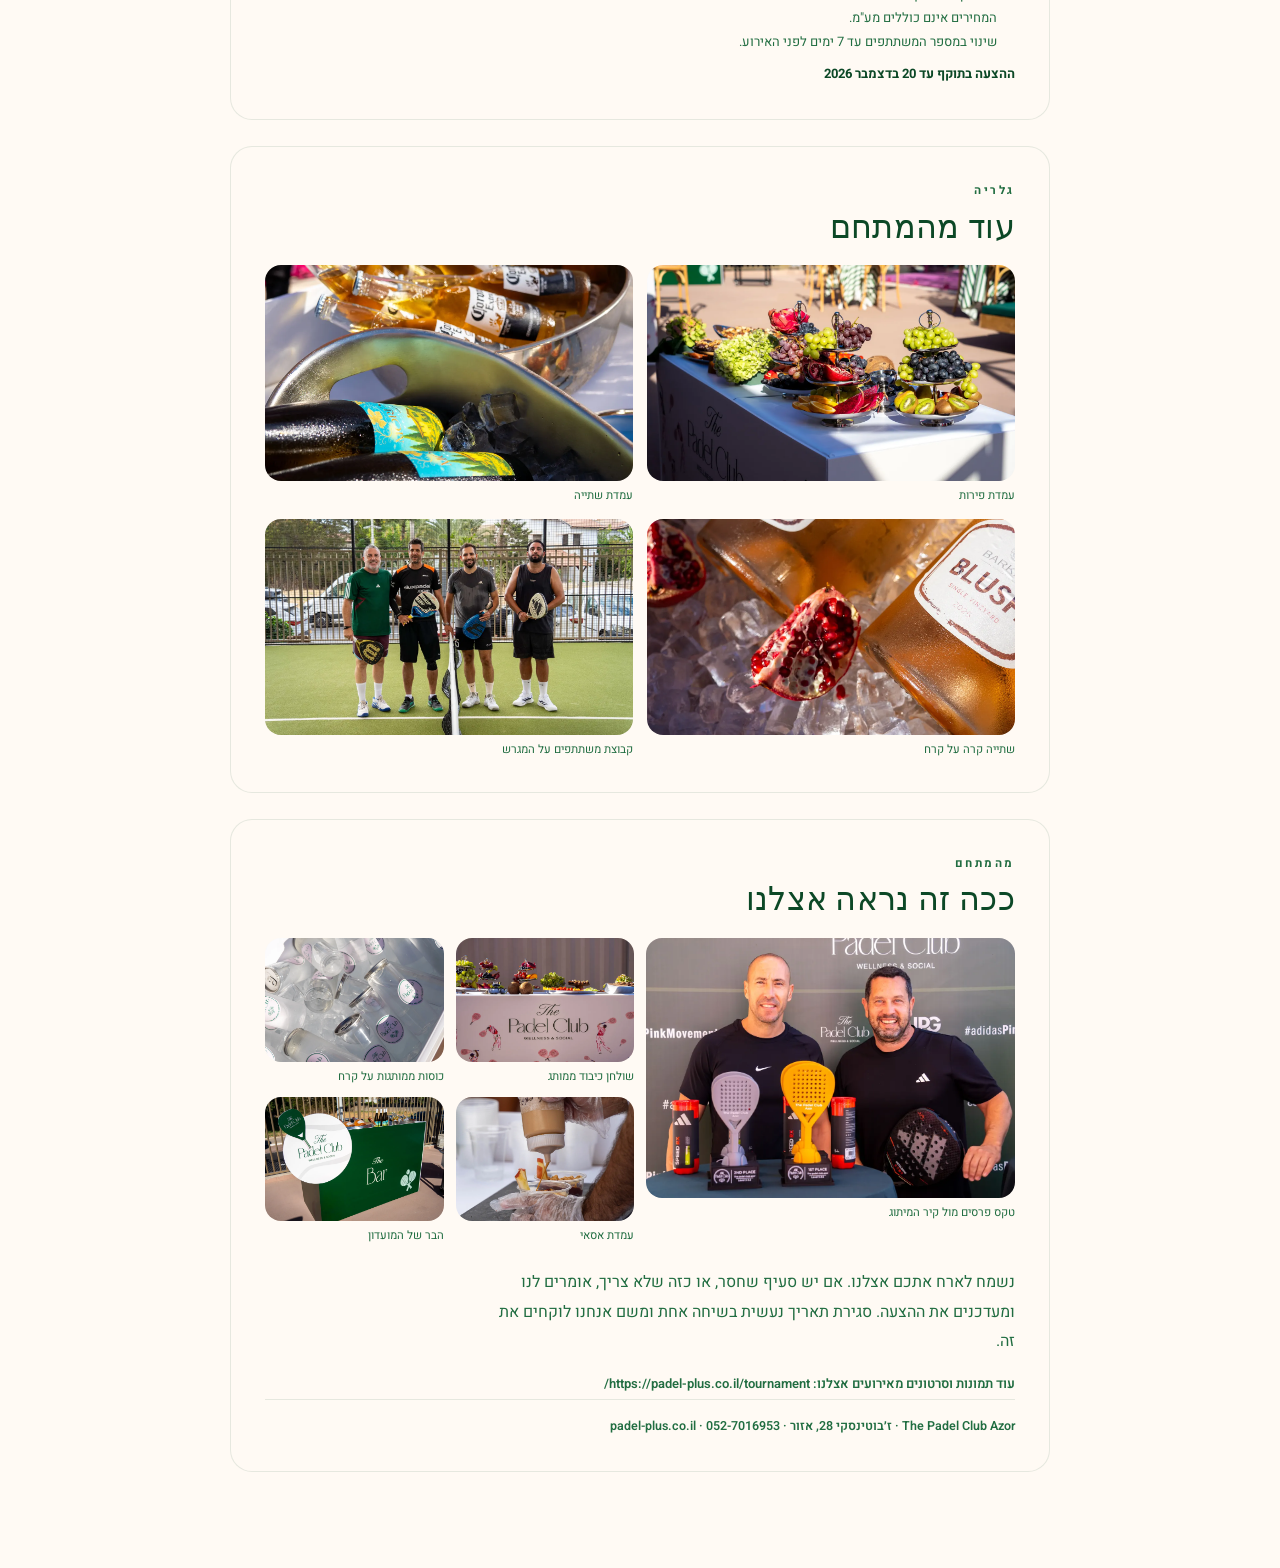
==== commit 8928a4e1: "quote: spread the photos across the offer, with a band and a photo page A band of up to three photos" ====
--- a/quote/index.html
+++ b/quote/index.html
@@ -10,7 +10,7 @@
 <link rel="preconnect" href="https://fonts.googleapis.com">
 <link rel="preconnect" href="https://fonts.gstatic.com" crossorigin>
 <link rel="stylesheet" href="https://fonts.googleapis.com/css2?family=Bodoni+Moda:opsz,wght@6..96,400..700&family=Heebo:wght@400;500;700;800&family=Inter:wght@500;600;800&display=swap">
-<link rel="stylesheet" href="../assets/css/style.css?v=20261108-quote4">
+<link rel="stylesheet" href="../assets/css/style.css?v=20261109-quote5">
 </head>
 <body class="page-quote">
 
@@ -53,6 +53,20 @@
     <label class="qb-field qb-wide"><span>טקסט פתיחה</span><textarea id="qb-intro" rows="3"></textarea></label>
     <p class="qb-hint">התמונה הגדולה של עמוד הפתיחה. לחיצה בוחרת.</p>
     <div class="qb-picker qb-picker-one" id="qb-cover-pick"></div>
+  </section>
+
+  <section class="qb-card">
+    <h2>פיזור תמונות</h2>
+    <p class="qb-hint">התמונות של הלקוח מתפזרות על כל ההצעה. אפשר לבחור ידנית, או ללחוץ "לפזר את כולן".</p>
+    <div class="qb-media">
+      <label class="qb-check"><input id="qb-showStrip" type="checkbox"><span>רצועת תמונות בתוך עמוד ההצעה</span></label>
+      <label class="qb-check"><input id="qb-showGallery" type="checkbox"><span>עמוד תמונות שלם אחרי ההצעה</span></label>
+      <button class="btn btn-light qb-spread" id="qb-spread" type="button">לפזר את כולן</button>
+    </div>
+    <p class="qb-hint">הרצועה בעמוד ההצעה, עד 3 תמונות.</p>
+    <div class="qb-picker" id="qb-strip-pick"></div>
+    <p class="qb-hint">עמוד התמונות, עד 6 תמונות.</p>
+    <div class="qb-picker" id="qb-gallery-pick"></div>
   </section>
 
   <section class="qb-card">
@@ -122,6 +136,8 @@
 
     <p class="qp-intro" id="qp-intro"></p>
 
+    <div class="qp-strip" id="qp-strip" hidden></div>
+
     <table class="qp-table">
       <thead>
         <tr><th>מה כלול</th><th>כמות</th><th>מחיר</th></tr>
@@ -137,7 +153,14 @@
     </footer>
   </section>
 
-  <!-- page 3, the closing -->
+  <!-- page 3, more photos -->
+  <section class="qp-page qp-gallery" id="qp-gallery">
+    <p class="qp-eyebrow">גלריה</p>
+    <h2 class="qp-display qp-gallery-title" id="qp-gallery-title">עוד מהמתחם</h2>
+    <div class="qp-grid" id="qp-grid"></div>
+  </section>
+
+  <!-- page 4, the closing -->
   <section class="qp-page qp-closing" id="qp-closing">
     <p class="qp-eyebrow">מהמתחם</p>
     <h2 class="qp-display qp-closing-title" id="qp-closing-title">ככה זה נראה אצלנו</h2>
@@ -150,6 +173,6 @@
 </article>
 
 <script>window.PADEL_BASE = "../";</script>
-<script src="../assets/js/quote.js?v=20261108-quote4" defer></script>
+<script src="../assets/js/quote.js?v=20261109-quote5" defer></script>
 </body>
 </html>
--- a/assets/css/style.css
+++ b/assets/css/style.css
@@ -1196,6 +1196,7 @@
   animation: qb-drain linear forwards; }
 @keyframes qb-drain { from { transform: scaleX(1); } to { transform: scaleX(0); } }
 
+.qb-spread { padding: 7px 16px; font-size: 13px; }
 .qb-picker { display: grid; grid-template-columns: repeat(auto-fill, minmax(118px, 1fr)); gap: 9px; margin-top: 10px; }
 .qb-thumb { position: relative; padding: 0; border: 2px solid transparent; border-radius: 11px; overflow: hidden;
   background: var(--tint); cursor: pointer; text-align: start; }
@@ -1266,6 +1267,25 @@
 .qp-cover-intro { margin: 20px 0 0; max-width: 58ch; font-size: 16px; line-height: 1.85; color: var(--green-2); }
 .qp-cover-foot { margin: 26px 0 0; padding-top: 16px; border-top: 1px solid var(--hairline);
   font-size: 12.5px; letter-spacing: .02em; color: var(--green-2); }
+
+/* a band of photos inside the offer page */
+.qp-strip { display: grid; grid-template-columns: repeat(3, minmax(0, 1fr)); gap: 12px; margin: 20px 0 0; }
+.qp-strip[hidden] { display: none; }
+.qp-strip[data-count="1"] { grid-template-columns: 1fr; }
+.qp-strip[data-count="2"] { grid-template-columns: repeat(2, minmax(0, 1fr)); }
+.qp-band { margin: 0; }
+.qp-band img { width: 100%; height: 118px; object-fit: cover; border-radius: var(--r-img); display: block; }
+.qp-strip[data-count="1"] .qp-band img { height: 220px; }
+.qp-strip[data-count="2"] .qp-band img { height: 160px; }
+
+/* a page of photos on its own */
+.qp-gallery-title { margin: 8px 0 20px; font-size: 32px; }
+.qp-grid { display: grid; grid-template-columns: repeat(3, minmax(0, 1fr)); gap: 14px; }
+.qp-grid[data-count="1"] { grid-template-columns: 1fr; }
+.qp-grid[data-count="2"], .qp-grid[data-count="4"] { grid-template-columns: repeat(2, minmax(0, 1fr)); }
+.qp-grid .qp-tile img { height: 168px; }
+.qp-grid[data-count="1"] .qp-tile img { height: 340px; }
+.qp-grid[data-count="2"] .qp-tile img, .qp-grid[data-count="4"] .qp-tile img { height: 216px; }
 
 /* page three: one photo large, the rest around it */
 .qp-closing-title { margin: 8px 0 20px; font-size: 32px; }
@@ -1310,6 +1330,9 @@
   .qp-cover .qp-shot img { height: 240px; }
   .qp-cover-in { padding: 20px 6px 2px; }
   .qp-cover-in h1 { font-size: 30px; }
+  .qp-strip, .qp-grid, .qp-grid[data-count="2"], .qp-grid[data-count="4"] { grid-template-columns: repeat(2, minmax(0, 1fr)); }
+  .qp-band img, .qp-strip[data-count="2"] .qp-band img { height: 104px; }
+  .qp-grid .qp-tile img, .qp-grid[data-count="2"] .qp-tile img, .qp-grid[data-count="4"] .qp-tile img { height: 132px; }
   .qp-collage { grid-template-columns: repeat(2, minmax(0, 1fr)); }
   .qp-tile.is-big { grid-column: span 2; grid-row: span 1; }
   .qp-tile.is-big img { height: 180px; }
@@ -1330,7 +1353,11 @@
   .qp-cover .qp-shot img { height: 118mm; }
   .qp-cover-in { padding: 14mm 0 0; }
   .qp-cover-foot { margin-top: auto; }
-  .qp-table tr, .qb-line, .qp-tile, .qp-collage { break-inside: avoid; }
+  .qp-table tr, .qb-line, .qp-tile, .qp-collage, .qp-band, .qp-strip, .qp-grid { break-inside: avoid; }
+  .qp-band img { height: 30mm; }
+  .qp-grid .qp-tile img { height: 52mm; }
+  .qp-grid[data-count="2"] .qp-tile img, .qp-grid[data-count="4"] .qp-tile img { height: 74mm; }
+  .qp-grid[data-count="1"] .qp-tile img { height: 150mm; }
   .qp-tile img { height: 34mm; }
   .qp-tile.is-big img { height: 72mm; }
 }
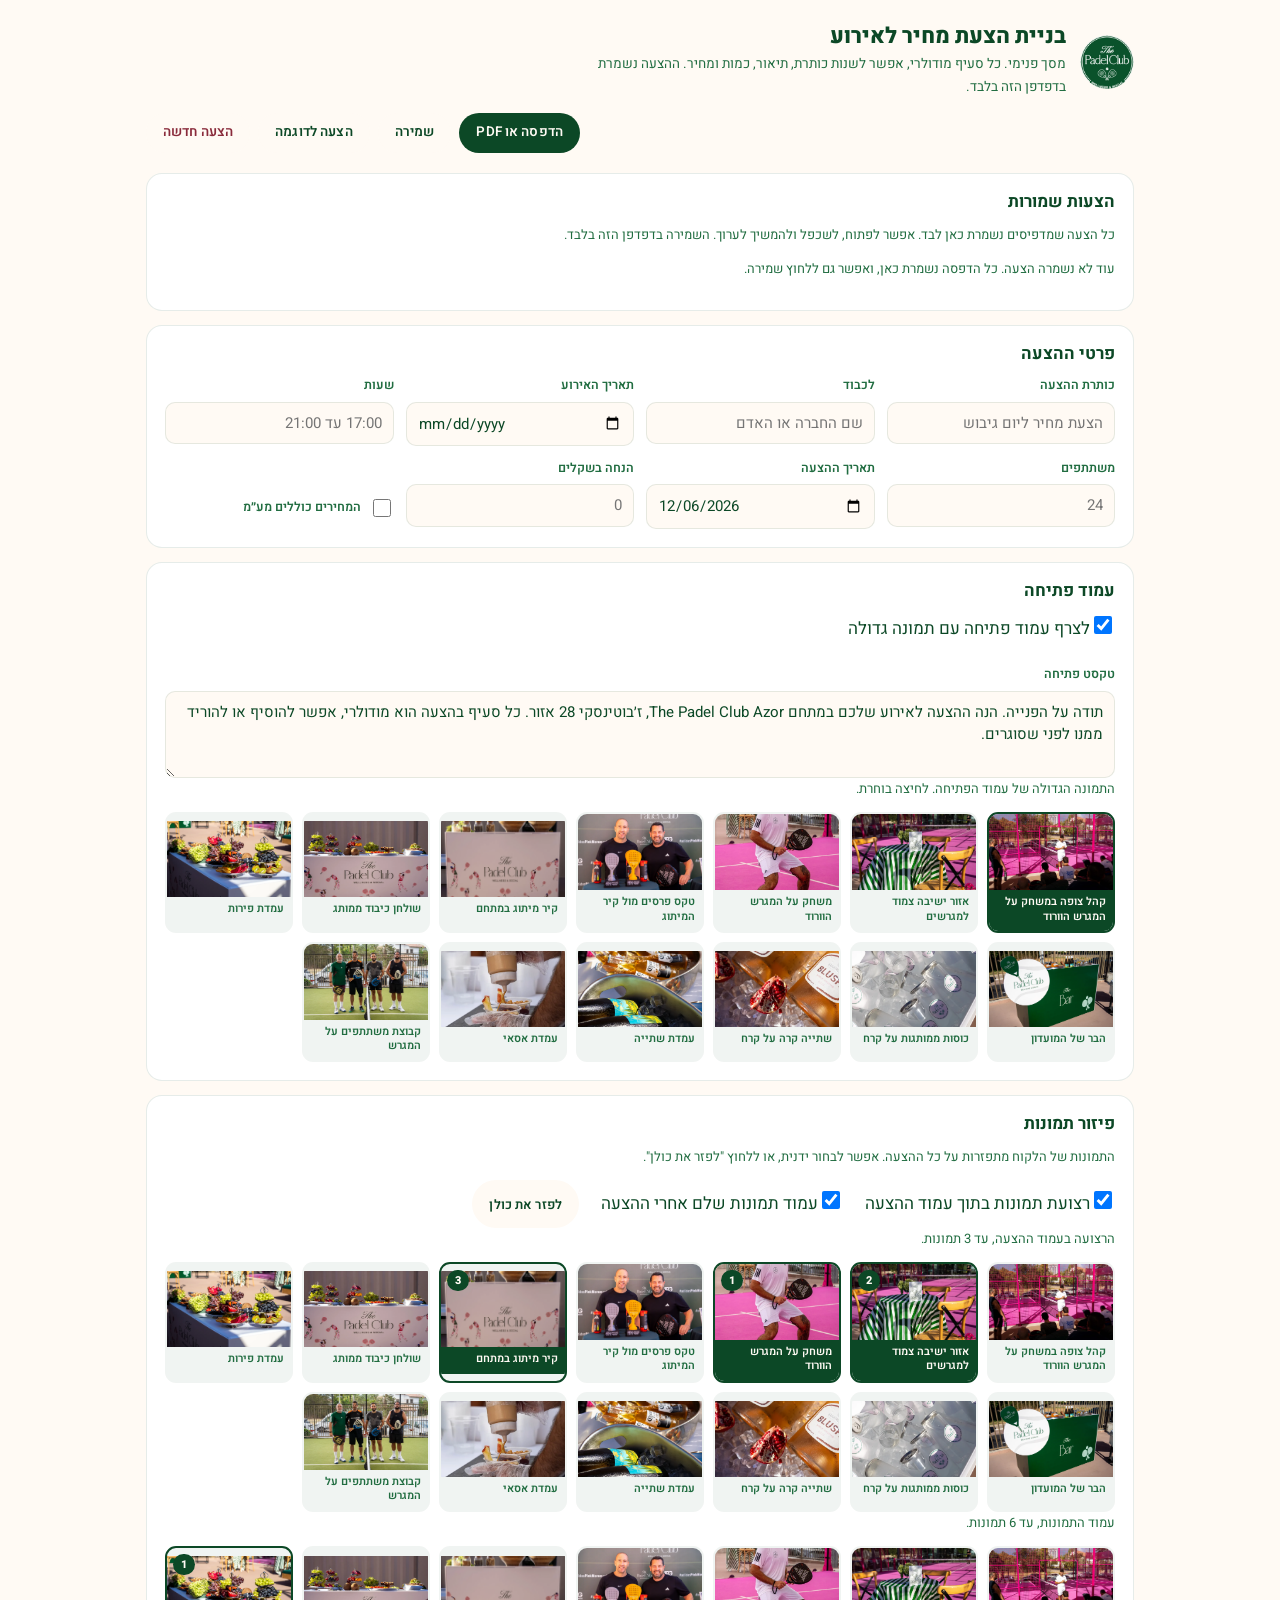
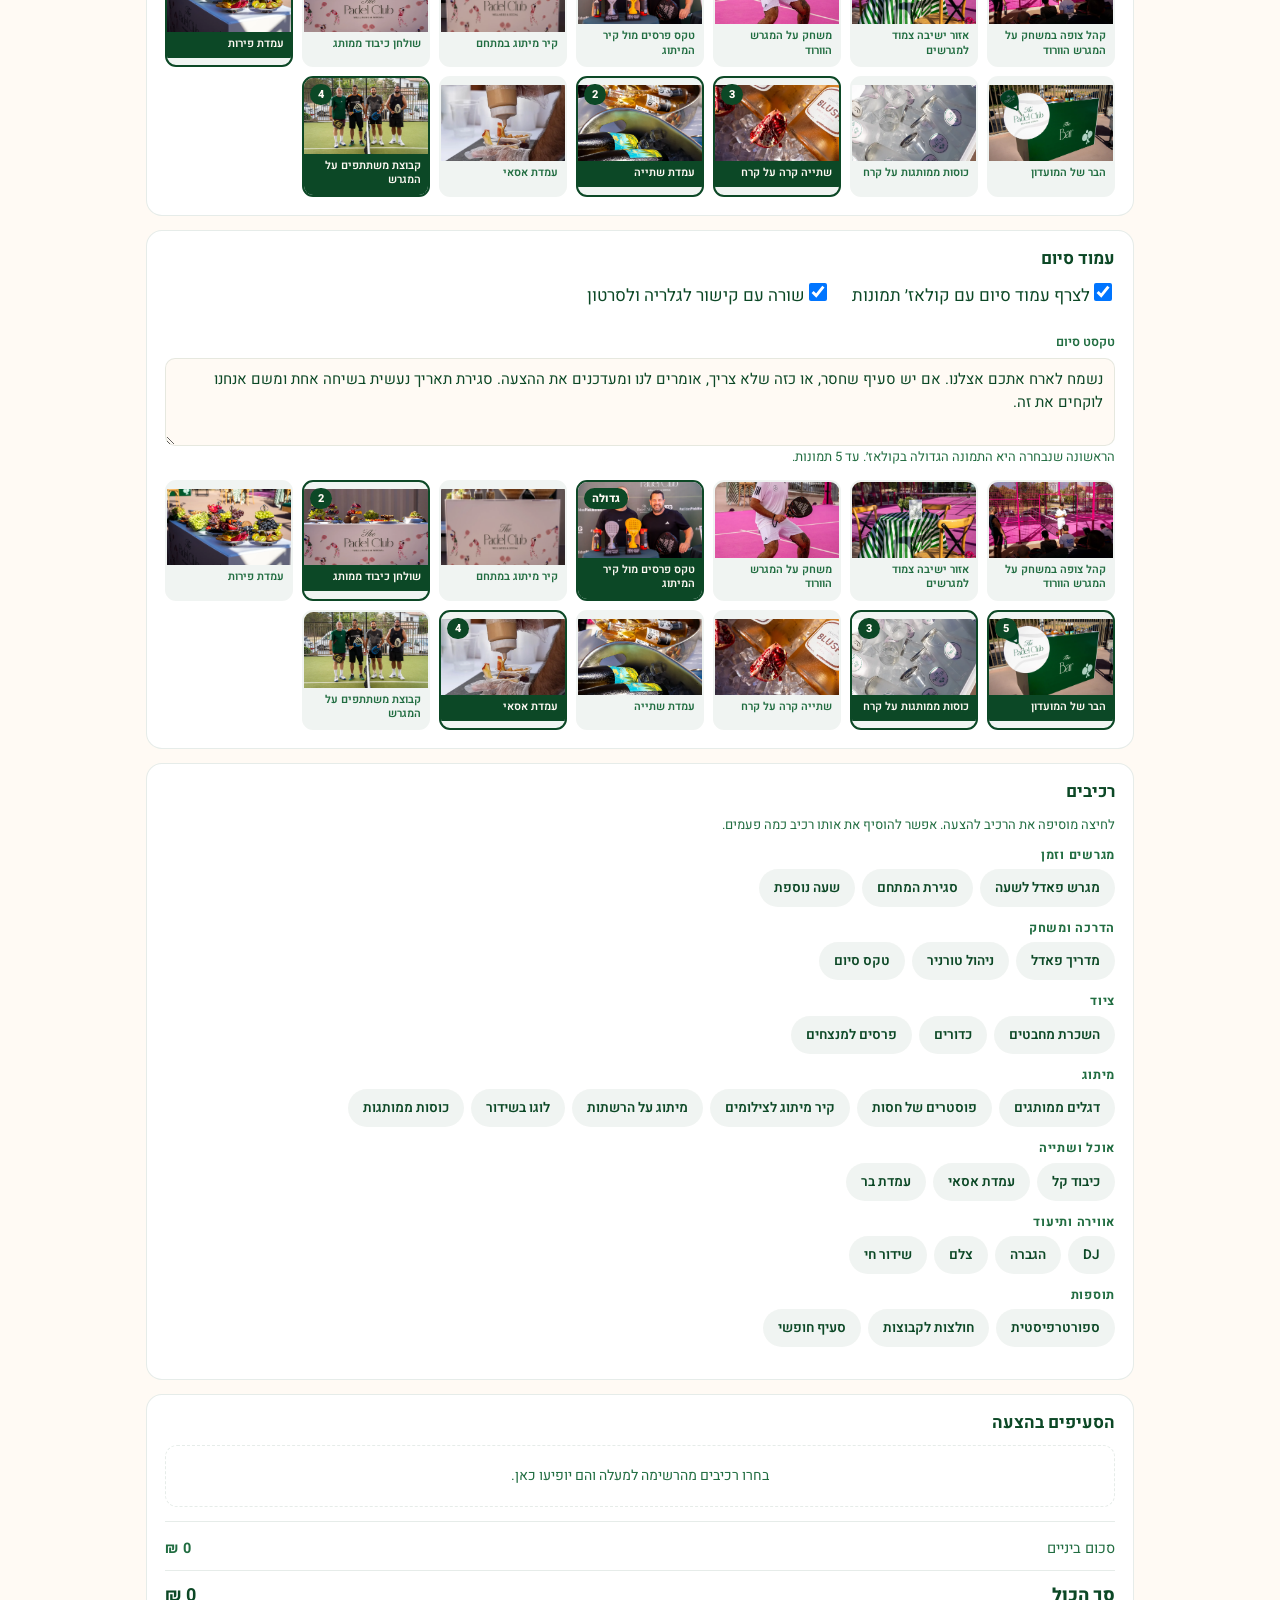
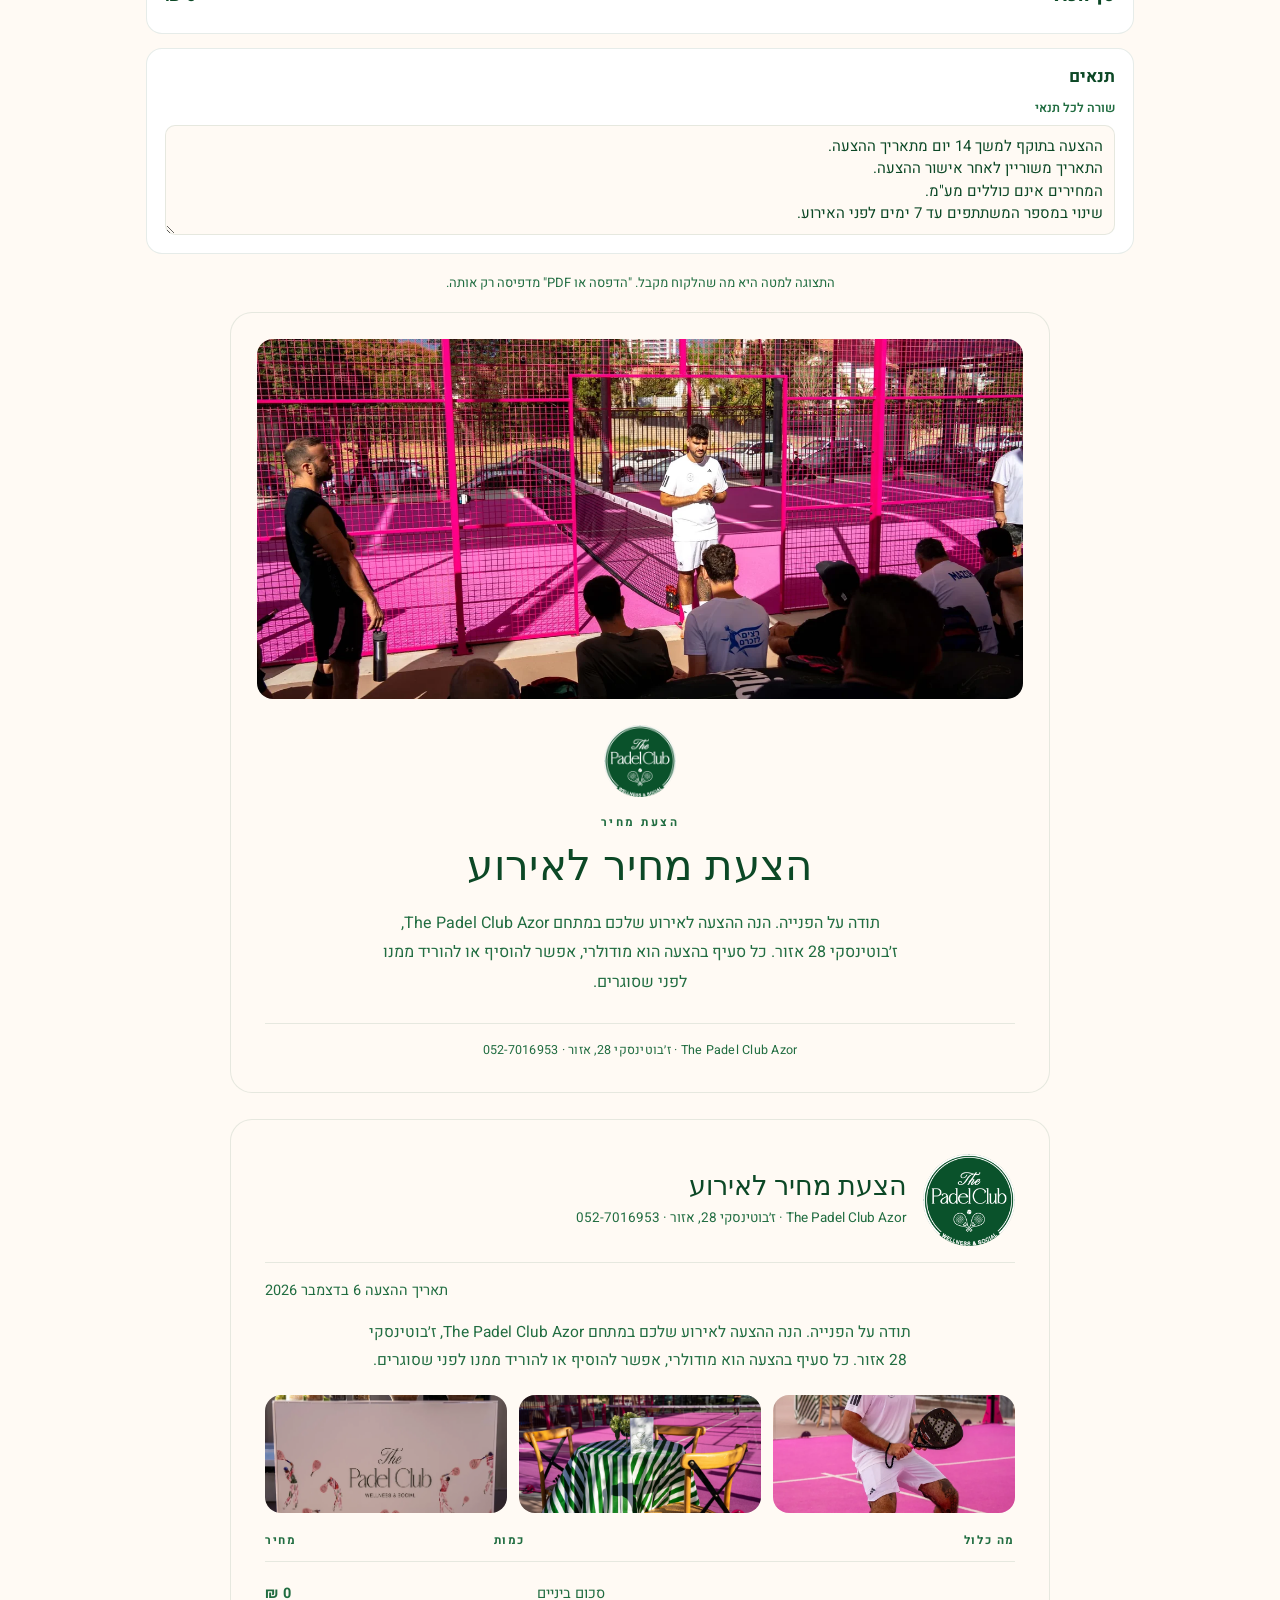
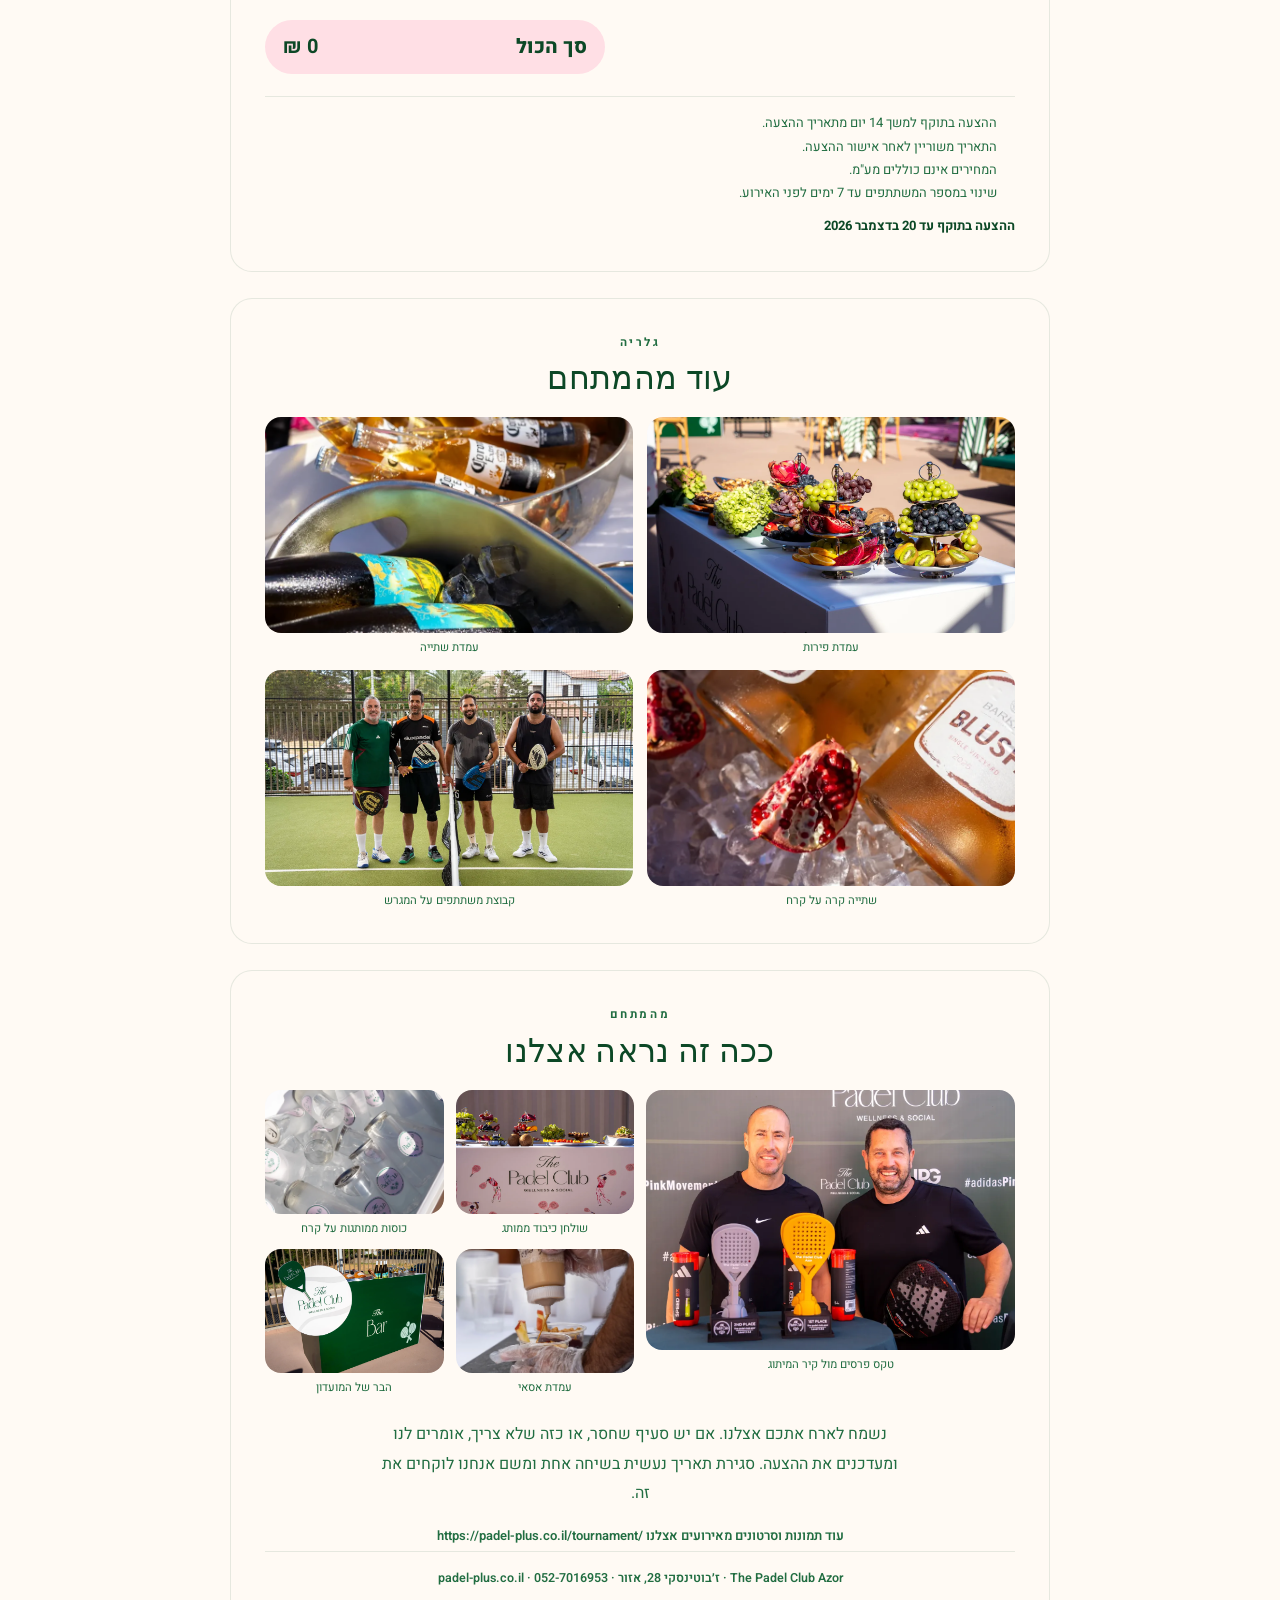
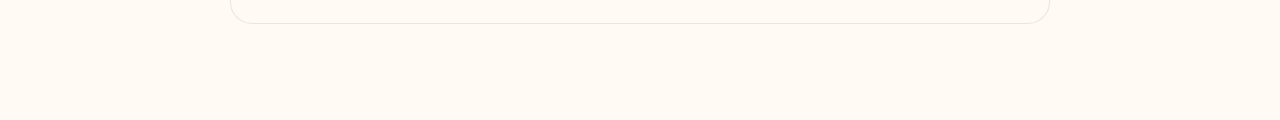
==== commit 0ec2b821: "quote: keep every quote, and ask before one leaves the screen Printing files the quote in a saved li" ====
--- a/quote/index.html
+++ b/quote/index.html
@@ -10,7 +10,7 @@
 <link rel="preconnect" href="https://fonts.googleapis.com">
 <link rel="preconnect" href="https://fonts.gstatic.com" crossorigin>
 <link rel="stylesheet" href="https://fonts.googleapis.com/css2?family=Bodoni+Moda:opsz,wght@6..96,400..700&family=Heebo:wght@400;500;700;800&family=Inter:wght@500;600;800&display=swap">
-<link rel="stylesheet" href="../assets/css/style.css?v=20261109-quote5">
+<link rel="stylesheet" href="../assets/css/style.css?v=20261110-quote6">
 </head>
 <body class="page-quote">
 
@@ -24,12 +24,17 @@
     </div>
     <div class="qb-actions">
       <button class="btn btn-primary" id="qb-print" type="button">הדפסה או PDF</button>
-      <button class="btn btn-light" id="qb-copy" type="button">העתקת טקסט</button>
-      <button class="btn btn-light" id="qb-whatsapp" type="button">שליחה בוואטסאפ</button>
+      <button class="btn btn-light" id="qb-save" type="button">שמירה</button>
       <button class="btn btn-light" id="qb-demo" type="button">הצעה לדוגמה</button>
       <button class="btn btn-light qb-clear" id="qb-clear" type="button">הצעה חדשה</button>
     </div>
   </header>
+
+  <section class="qb-card">
+    <h2>הצעות שמורות</h2>
+    <p class="qb-hint">כל הצעה שמדפיסים נשמרת כאן לבד. אפשר לפתוח, לשכפל ולהמשיך לערוך. השמירה בדפדפן הזה בלבד.</p>
+    <div class="qb-saved" id="qb-saved"></div>
+  </section>
 
   <section class="qb-card">
     <h2>פרטי ההצעה</h2>
@@ -99,6 +104,18 @@
   </section>
 
   <p class="qb-note">התצוגה למטה היא מה שהלקוח מקבל. "הדפסה או PDF" מדפיסה רק אותה.</p>
+
+  <div class="qb-modal" id="qb-modal" hidden>
+    <div class="qb-modal-box" role="dialog" aria-modal="true" aria-labelledby="qb-modal-title">
+      <h2 id="qb-modal-title">להתחיל הצעה חדשה?</h2>
+      <p id="qb-modal-text">ההצעה שעל המסך תוחלף.</p>
+      <div class="qb-modal-acts">
+        <button class="btn btn-primary" id="qb-modal-save" type="button">לשמור ולהמשיך</button>
+        <button class="btn btn-light" id="qb-modal-skip" type="button">להמשיך בלי לשמור</button>
+        <button class="btn btn-light" id="qb-modal-cancel" type="button">ביטול</button>
+      </div>
+    </div>
+  </div>
 </div>
 
 <!-- what the client gets, this is what prints -->
@@ -173,6 +190,6 @@
 </article>
 
 <script>window.PADEL_BASE = "../";</script>
-<script src="../assets/js/quote.js?v=20261109-quote5" defer></script>
+<script src="../assets/js/quote.js?v=20261110-quote6" defer></script>
 </body>
 </html>
--- a/assets/css/style.css
+++ b/assets/css/style.css
@@ -1146,6 +1146,30 @@
 .qb-actions .btn { min-height: 40px; padding: 0 16px; font-size: 13.5px; }
 .qb-actions .qb-clear { color: #8A2B3B; }
 
+/* the list of quotes kept in this browser */
+.qb-saved { display: flex; flex-direction: column; gap: 8px; }
+.qb-saved-row { display: flex; flex-wrap: wrap; align-items: center; gap: 10px 14px;
+  border: 1px solid var(--hairline); border-radius: 12px; padding: 10px 14px; background: var(--cream); }
+.qb-saved-row.is-open { border-color: var(--green); }
+.qb-saved-text { display: flex; flex-direction: column; gap: 2px; min-width: 180px; flex: 1 1 auto; }
+.qb-saved-text b { font-size: 14.5px; color: var(--green); }
+.qb-saved-meta { font-size: 12.5px; color: var(--green-2); }
+.qb-saved-acts { display: flex; gap: 6px; margin-inline-start: auto; }
+.qb-saved-btn { min-height: 34px; padding: 0 12px; font-size: 12.5px; }
+.qb-saved-btn[disabled] { opacity: .5; cursor: default; }
+.qb-saved-del { color: #8A2B3B; }
+
+/* the question asked before a quote leaves the screen */
+.qb-modal { position: fixed; inset: 0; z-index: 60; display: flex; align-items: center; justify-content: center;
+  padding: 20px; background: rgba(12, 72, 38, .34); }
+.qb-modal[hidden] { display: none; }
+.qb-modal-box { width: min(440px, 100%); background: var(--cream); border-radius: 18px; padding: 24px;
+  box-shadow: 0 24px 60px rgba(12, 72, 38, .22); }
+.qb-modal-box h2 { margin: 0 0 8px; font-size: 19px; font-weight: 700; color: var(--green); }
+.qb-modal-box p { margin: 0 0 18px; font-size: 14px; line-height: 1.7; color: var(--green-2); }
+.qb-modal-acts { display: flex; flex-wrap: wrap; gap: 8px; }
+.qb-modal-acts .btn { min-height: 40px; padding: 0 16px; font-size: 13.5px; }
+
 .qb-card { background: var(--white); border: 1px solid var(--hairline); border-radius: 16px; padding: 18px; margin-bottom: 14px; }
 .qb-card h2 { margin: 0 0 12px; font-size: 17px; font-weight: 700; color: var(--green); }
 .qb-hint, .qb-note { margin: 0 0 12px; font-size: 13px; color: var(--green-2); }
@@ -1252,19 +1276,19 @@
 .qp-meta p { margin: 0; }
 .qp-meta p:last-child { color: var(--green-2); margin-inline-start: auto; }
 .qb-media { display: flex; flex-wrap: wrap; gap: 8px 22px; margin-top: 12px; }
-.qp-intro { margin: 16px 0 0; font-size: 15.5px; line-height: 1.8; color: var(--green-2); }
+.qp-intro { margin: 16px auto 0; max-width: 62ch; font-size: 15.5px; line-height: 1.8; color: var(--green-2); text-align: center; }
 .qp-video { margin: 16px 0 0; font-size: 13px; font-weight: 600; color: var(--green-2); }
 
 /* page one: the photo first, then the name of the thing, on cream */
 .qp-cover { padding: 26px; }
 .qp-cover .qp-shot img { height: 360px; }
-.qp-cover-in { padding: 26px 8px 4px; }
-.qp-cover-logo { width: 72px; height: 72px; margin-bottom: 16px; }
+.qp-cover-in { padding: 26px 8px 4px; text-align: center; }
+.qp-cover-logo { display: block; width: 72px; height: 72px; margin: 0 auto 16px; }
 .qp-cover .qp-eyebrow { margin-bottom: 10px; }
 .qp-cover-in h1 { margin: 0; font-size: 42px; line-height: 1.1; }
 .qp-cover-client { margin: 16px 0 0; font-size: 19px; font-weight: 700; color: var(--green); }
 .qp-cover-facts { margin: 5px 0 0; font-size: 15px; color: var(--green-2); }
-.qp-cover-intro { margin: 20px 0 0; max-width: 58ch; font-size: 16px; line-height: 1.85; color: var(--green-2); }
+.qp-cover-intro { margin: 20px auto 0; max-width: 58ch; font-size: 16px; line-height: 1.85; color: var(--green-2); }
 .qp-cover-foot { margin: 26px 0 0; padding-top: 16px; border-top: 1px solid var(--hairline);
   font-size: 12.5px; letter-spacing: .02em; color: var(--green-2); }
 
@@ -1286,6 +1310,10 @@
 .qp-grid .qp-tile img { height: 168px; }
 .qp-grid[data-count="1"] .qp-tile img { height: 340px; }
 .qp-grid[data-count="2"] .qp-tile img, .qp-grid[data-count="4"] .qp-tile img { height: 216px; }
+
+/* prose that is not the offer sits in the middle */
+.qp-gallery, .qp-closing { text-align: center; }
+.qp-gallery .qp-tile figcaption, .qp-closing .qp-tile figcaption { text-align: center; }
 
 /* page three: one photo large, the rest around it */
 .qp-closing-title { margin: 8px 0 20px; font-size: 32px; }
@@ -1301,7 +1329,7 @@
 .qp-collage[data-count="2"], .qp-collage[data-count="3"] { grid-template-columns: repeat(2, minmax(0, 1fr)); }
 .qp-collage[data-count="2"] .qp-tile.is-big, .qp-collage[data-count="3"] .qp-tile.is-big { grid-column: span 2; grid-row: span 1; }
 .qp-collage[data-count="2"] .qp-tile.is-big img, .qp-collage[data-count="3"] .qp-tile.is-big img { height: 230px; }
-.qp-outro { margin: 24px 0 0; max-width: 58ch; font-size: 16px; line-height: 1.85; color: var(--green-2); }
+.qp-outro { margin: 24px auto 0; max-width: 58ch; font-size: 16px; line-height: 1.85; color: var(--green-2); }
 .qp-sign { margin: 22px 0 0; padding-top: 16px; border-top: 1px solid var(--hairline);
   font-size: 12.5px; font-weight: 600; color: var(--green-2); }
 
@@ -1344,7 +1372,7 @@
 
 @media print {
   @page { size: A4; margin: 14mm; }
-  .qb, .qb-toasts { display: none; }
+  .qb, .qb-toasts, .qb-modal { display: none; }
   .page-quote { background: #fff; }
   .qp { max-width: none; margin: 0; display: block; }
   .qp-page { background: #fff; border: 0; border-radius: 0; padding: 0; break-after: page; }
